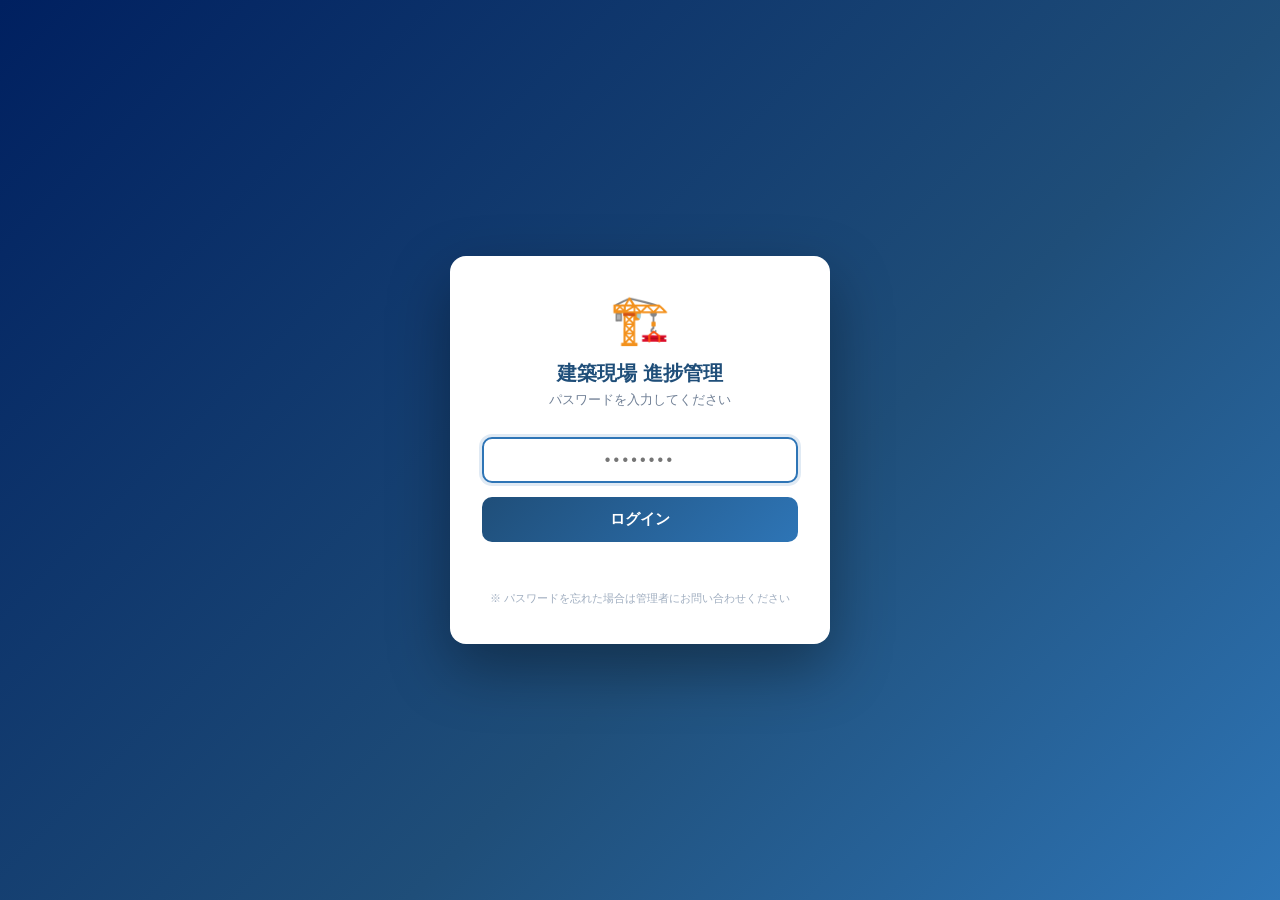
==== index.html @ bcdc9090 "Update index.html" ====
<!DOCTYPE html>
<html lang="ja">
<head>
<meta charset="UTF-8">
<meta name="viewport" content="width=device-width, initial-scale=1.0">
<title>建築現場 進捗管理ダッシュボード</title>
<style>
/* ── Login Screen ── */
#loginScreen{position:fixed;inset:0;background:linear-gradient(135deg,#002060 0%,#1F4E79 60%,#2E75B6 100%);z-index:9999;display:flex;align-items:center;justify-content:center;padding:20px}
.login-box{background:white;border-radius:16px;padding:36px 32px;width:100%;max-width:380px;box-shadow:0 24px 60px rgba(0,0,0,.35);text-align:center}
.login-logo{font-size:48px;margin-bottom:12px}
.login-title{font-size:20px;font-weight:700;color:#1F4E79;margin-bottom:4px}
.login-sub{font-size:13px;color:#718096;margin-bottom:28px}
.login-input{width:100%;padding:12px 16px;font-size:16px;border:2px solid #CBD5E0;border-radius:10px;outline:none;text-align:center;letter-spacing:.2em;transition:border .15s;font-family:inherit}
.login-input:focus{border-color:#2E75B6;box-shadow:0 0 0 3px rgba(46,117,182,.15)}
.login-btn{width:100%;margin-top:14px;padding:13px;background:linear-gradient(135deg,#1F4E79,#2E75B6);color:white;border:none;border-radius:10px;font-size:15px;font-weight:700;cursor:pointer;transition:opacity .15s}
.login-btn:hover{opacity:.9}
.login-btn:active{opacity:.8}
.login-error{margin-top:12px;color:#E53E3E;font-size:13px;font-weight:600;min-height:20px}
.login-hint{margin-top:16px;font-size:11px;color:#A0AEC0;line-height:1.6}
@media(max-width:640px){.login-box{padding:28px 20px}}

/* ── Reset & Base ── */
*{box-sizing:border-box;margin:0;padding:0}
body{font-family:'Segoe UI','Hiragino Sans','Yu Gothic',sans-serif;background:#f0f4f8;color:#2d3748;font-size:14px}
input,select,textarea,button{font-family:inherit}

/* ── Top Bar ── */
.top-bar{background:linear-gradient(135deg,#002060 0%,#1F4E79 60%,#2E75B6 100%);color:white;padding:14px 20px;display:flex;align-items:center;gap:14px;box-shadow:0 2px 8px rgba(0,0,0,.3);flex-wrap:wrap}
.top-bar h1{font-size:19px;font-weight:700;letter-spacing:.5px}
.top-bar .subtitle{font-size:11px;opacity:.8;margin-top:2px}
.top-bar-actions{margin-left:auto;display:flex;gap:8px;flex-wrap:wrap;align-items:center}
.top-bar .date-badge{background:rgba(255,255,255,.15);border:1px solid rgba(255,255,255,.3);padding:5px 12px;border-radius:20px;font-size:12px;white-space:nowrap}

/* ── Top Buttons ── */
.btn{display:inline-flex;align-items:center;gap:5px;padding:7px 14px;border-radius:8px;border:none;cursor:pointer;font-size:13px;font-weight:600;transition:background .15s,transform .1s;white-space:nowrap}
.btn:hover{transform:translateY(-1px)}
.btn:active{transform:translateY(0)}
.btn-white{background:white;color:#1F4E79}
.btn-white:hover{background:#EBF8FF}
.btn-green{background:#38A169;color:white}
.btn-green:hover{background:#2F855A}
.btn-amber{background:#D69E2E;color:white}
.btn-amber:hover{background:#B7791F}
.btn-red{background:#E53E3E;color:white}
.btn-red:hover{background:#C53030}
.btn-ghost{background:rgba(255,255,255,.15);color:white;border:1px solid rgba(255,255,255,.4)}
.btn-ghost:hover{background:rgba(255,255,255,.25)}
.btn-sm{padding:4px 10px;font-size:12px;border-radius:6px}
.btn-xs{padding:3px 8px;font-size:11px;border-radius:5px}
.btn-icon{padding:5px 8px;border-radius:6px;background:#EDF2F7;border:none;cursor:pointer;font-size:14px;transition:background .15s}
.btn-icon:hover{background:#BEE3F8}
.btn-icon.del:hover{background:#FED7D7}

/* ── Layout ── */
.main{max-width:1440px;margin:0 auto;padding:18px}

/* ── PC タブナビ ── */
.pc-tabs{display:flex;gap:4px;margin-bottom:16px;background:white;border-radius:10px;padding:6px;box-shadow:0 1px 4px rgba(0,0,0,.08);}
.pc-tab-btn{flex:1;padding:9px 12px;border:none;border-radius:7px;cursor:pointer;font-size:13px;font-weight:600;color:#718096;background:none;transition:background .15s,color .15s;display:flex;align-items:center;justify-content:center;gap:6px;}
.pc-tab-btn:hover{background:#EDF2F7;color:#2d3748;}
.pc-tab-btn.active{background:linear-gradient(135deg,#1F4E79,#2E75B6);color:white;}

/* section-page: グローバルで非表示（PC・スマホ共通） */
.section-page{display:none;}
.section-page.mob-active{display:block;}

/* ── KPI cards ── */
.kpi-row{display:grid;grid-template-columns:repeat(2,1fr);gap:12px;margin-bottom:18px}
.kpi-card{background:white;border-radius:10px;padding:14px 18px;box-shadow:0 1px 4px rgba(0,0,0,.08);border-left:4px solid transparent;display:flex;align-items:center;gap:12px}
.kpi-card .icon{font-size:26px}
.kpi-card .val{font-size:28px;font-weight:700;line-height:1}
.kpi-card .lbl{font-size:11px;color:#718096;margin-top:2px}
.kpi-card.blue{border-color:#2E75B6}
.kpi-card.green{border-color:#38a169}
.kpi-card.amber{border-color:#d69e2e}
.kpi-card.red{border-color:#e53e3e}

/* ── Section ── */
.section-head{display:flex;align-items:center;gap:8px;font-size:14px;font-weight:700;color:#1F4E79;margin-bottom:12px;padding-bottom:6px;border-bottom:2px solid #BEE3F8}
.card{background:white;border-radius:10px;padding:18px;box-shadow:0 1px 4px rgba(0,0,0,.08);margin-bottom:18px}

/* ── Site Cards ── */
.sites-header{display:flex;align-items:center;justify-content:space-between;margin-bottom:12px}
.sites-grid{display:grid;grid-template-columns:repeat(auto-fill,minmax(270px,1fr));gap:14px}
.site-card{background:white;border-radius:10px;padding:16px;box-shadow:0 1px 4px rgba(0,0,0,.08);border-top:4px solid #2E75B6;transition:transform .15s,box-shadow .15s;position:relative}
.site-card:hover{box-shadow:0 4px 12px rgba(0,0,0,.12)}
.site-card.selected{border-top-color:#d69e2e;box-shadow:0 0 0 2px #d69e2e}
.site-card-actions{display:flex;gap:4px;opacity:0.3;transition:opacity .2s}
.site-card:hover .site-card-actions{opacity:1}
.site-card .site-id{font-size:11px;color:#718096;font-weight:600;text-transform:uppercase;letter-spacing:.5px}
.site-card .site-name{font-size:15px;font-weight:700;margin:4px 0 2px;padding-right:60px}
.site-card .site-meta{font-size:12px;color:#718096;margin-bottom:4px}
.status-badge{display:inline-block;padding:2px 10px;border-radius:12px;font-size:11px;font-weight:600;margin-bottom:8px}
.badge-active{background:#C6F6D5;color:#276221}
.badge-prep{background:#FEFCBF;color:#744210}
.badge-complete{background:#BEE3F8;color:#1a365d}
.badge-pause{background:#FED7D7;color:#9B2C2C}

/* Progress bar */
.prog-bar-wrap{margin:6px 0 4px}
.prog-bar-label{display:flex;justify-content:space-between;font-size:12px;margin-bottom:4px}
.prog-bar-bg{background:#EDF2F7;border-radius:6px;height:10px;overflow:hidden}
.prog-bar-fill{height:100%;border-radius:6px;transition:width .6s ease}
.prog-low{background:linear-gradient(90deg,#FC8181,#F56565)}
.prog-mid{background:linear-gradient(90deg,#F6AD55,#ED8936)}
.prog-high{background:linear-gradient(90deg,#68D391,#38A169)}

/* Proc steps */
.process-steps{display:flex;gap:3px;flex-wrap:wrap;margin-top:6px}
.proc-step{padding:2px 6px;border-radius:4px;font-size:10px;font-weight:600;cursor:pointer;transition:opacity .15s}
.proc-step:hover{opacity:.75}
.proc-done{background:#C6F6D5;color:#276221}
.proc-partial{background:#FEFCBF;color:#744210}
.proc-none{background:#EDF2F7;color:#A0AEC0}

.site-footer{display:flex;justify-content:space-between;margin-top:8px;font-size:11px;color:#718096}

/* ── Task list ── */
.tasks-header{display:flex;align-items:center;justify-content:space-between;margin-bottom:10px;flex-wrap:wrap;gap:8px}
.task-filters{display:flex;gap:6px;flex-wrap:wrap}
.filter-btn{padding:5px 12px;border-radius:20px;border:1px solid #CBD5E0;background:white;cursor:pointer;font-size:12px;font-weight:600;transition:background .15s,color .15s}
.filter-btn.active{background:#2E75B6;color:white;border-color:#2E75B6}
.filter-btn:hover:not(.active){background:#EBF8FF}

.task-table{width:100%;border-collapse:collapse}
.task-table th{background:#1F4E79;color:white;padding:8px 10px;text-align:left;font-size:12px;font-weight:600}
.task-table td{padding:8px 10px;border-bottom:1px solid #E2E8F0;font-size:13px;vertical-align:middle}
.task-table tr:last-child td{border-bottom:none}
.task-table tr:hover td{background:#EBF8FF}
.task-table .today-row td{background:#FFF5F5!important}
.task-table .today-row:hover td{background:#FED7D7!important}
.task-table .overdue-row td{background:#FFF5F5!important}

.priority-badge{display:inline-block;padding:2px 8px;border-radius:10px;font-size:11px;font-weight:700}
.p-high{background:#FED7D7;color:#C53030}
.p-mid{background:#FEEBC8;color:#C05621}
.p-low{background:#C6F6D5;color:#276221}

.status-badge-sm{display:inline-block;padding:2px 8px;border-radius:10px;font-size:11px;font-weight:600}
.s-todo{background:#EDF2F7;color:#4A5568}
.s-doing{background:#FEFCBF;color:#744210}
.s-done{background:#C6F6D5;color:#276221}
.s-hold{background:#FED7D7;color:#9B2C2C}

.today-tag{display:inline-block;background:#E53E3E;color:white;font-size:10px;font-weight:700;padding:1px 6px;border-radius:8px;margin-left:4px}
.overdue-tag{display:inline-block;background:#9B2C2C;color:white;font-size:10px;font-weight:700;padding:1px 6px;border-radius:8px;margin-left:4px}

/* ── Gantt ── */
.gantt-wrap{overflow-x:auto}
.gantt-table{width:100%;border-collapse:collapse;min-width:600px}
.gantt-table th{background:#1F4E79;color:white;padding:6px 10px;font-size:11px;text-align:center}
.gantt-table td{padding:6px 8px;border-bottom:1px solid #E2E8F0;font-size:12px}

/* ── Process Detail ── */
.proc-detail-site{margin-bottom:16px;padding:12px;background:#F7FAFC;border-radius:8px}
.proc-slider-row{display:flex;align-items:center;gap:10px;margin-bottom:6px}
.proc-slider-label{width:70px;font-size:11px;font-weight:600;color:#4A5568;flex-shrink:0}
.proc-slider{flex:1;height:6px;accent-color:#2E75B6;cursor:pointer}
.proc-slider-val{width:38px;text-align:right;font-size:12px;font-weight:700;color:#2E75B6}

/* ── Detail Panel ── */
#detail-panel{position:fixed;right:-440px;top:0;width:440px;height:100vh;background:white;box-shadow:-4px 0 20px rgba(0,0,0,.15);transition:right .3s ease;z-index:100;overflow-y:auto;padding:20px}
#detail-panel.open{right:0}
#detail-panel .close-btn{position:absolute;top:12px;right:12px;background:#EDF2F7;border:none;border-radius:50%;width:28px;height:28px;font-size:15px;cursor:pointer;display:flex;align-items:center;justify-content:center}
.detail-row{display:flex;padding:6px 0;border-bottom:1px solid #EDF2F7;font-size:13px}
.detail-row .dl{color:#718096;font-weight:600;width:80px;flex-shrink:0}
.detail-task-item{padding:8px 12px;margin-bottom:6px;border-radius:8px;background:#F7FAFC;border-left:3px solid #2E75B6;font-size:13px}
.detail-task-item.urgent{border-left-color:#E53E3E;background:#FFF5F5}

/* ── MODAL ── */
.modal-overlay{position:fixed;inset:0;background:rgba(0,0,0,.45);z-index:200;display:flex;align-items:center;justify-content:center;padding:20px;opacity:0;pointer-events:none;transition:opacity .2s}
.modal-overlay.show{opacity:1;pointer-events:all}
.modal{background:white;border-radius:14px;width:100%;max-width:600px;max-height:90vh;overflow-y:auto;box-shadow:0 20px 60px rgba(0,0,0,.3);transform:scale(.95);transition:transform .2s}
.modal-overlay.show .modal{transform:scale(1)}
.modal-head{padding:18px 20px;border-bottom:1px solid #E2E8F0;display:flex;align-items:center;justify-content:space-between;position:sticky;top:0;background:white;z-index:1}
.modal-head h2{font-size:16px;color:#1F4E79;font-weight:700}
.modal-close{background:#EDF2F7;border:none;border-radius:50%;width:30px;height:30px;cursor:pointer;font-size:16px;display:flex;align-items:center;justify-content:center}
.modal-body{padding:18px 20px}
.modal-foot{padding:14px 20px;border-top:1px solid #E2E8F0;display:flex;justify-content:flex-end;gap:10px;position:sticky;bottom:0;background:white}

/* Form elements */
.form-group{margin-bottom:14px}
.form-label{display:block;font-size:12px;font-weight:700;color:#4A5568;margin-bottom:5px}
.form-input,.form-select,.form-textarea{width:100%;padding:8px 12px;border:1.5px solid #CBD5E0;border-radius:8px;font-size:13px;color:#2d3748;background:white;transition:border .15s}
.form-input:focus,.form-select:focus,.form-textarea:focus{outline:none;border-color:#2E75B6;box-shadow:0 0 0 3px rgba(46,117,182,.15)}
.form-textarea{resize:vertical;min-height:70px}
.form-row{display:grid;grid-template-columns:1fr 1fr;gap:12px}
.form-row-3{display:grid;grid-template-columns:1fr 1fr 1fr;gap:10px}

/* Proc sliders in modal */
.proc-modal-row{display:flex;align-items:center;gap:10px;padding:8px 0;border-bottom:1px solid #EDF2F7}
.proc-modal-label{width:80px;font-size:12px;font-weight:600;color:#4A5568;flex-shrink:0}
.proc-modal-slider{flex:1;accent-color:#2E75B6;cursor:pointer}
.proc-modal-val{width:42px;text-align:right;font-size:13px;font-weight:700;color:#2E75B6}

/* Toast notification */
.toast{position:fixed;bottom:24px;left:50%;transform:translateX(-50%) translateY(80px);background:#2d3748;color:white;padding:10px 20px;border-radius:24px;font-size:13px;font-weight:600;z-index:999;transition:transform .3s;white-space:nowrap}
.toast.show{transform:translateX(-50%) translateY(0)}

/* ── Bottom Nav (mobile only) ── */
.bottom-nav{display:none;position:fixed;bottom:0;left:0;right:0;background:white;border-top:1px solid #E2E8F0;z-index:90;box-shadow:0 -2px 10px rgba(0,0,0,.1)}
.bottom-nav-inner{display:flex;justify-content:space-around}
.bnav-btn{flex:1;display:flex;flex-direction:column;align-items:center;padding:10px 4px 8px;border:none;background:none;cursor:pointer;font-size:10px;font-weight:600;color:#718096;gap:3px;transition:color .15s;-webkit-tap-highlight-color:transparent}
.bnav-btn .bnav-icon{font-size:20px;line-height:1}
.bnav-btn.active{color:#1F4E79}
.bnav-btn.active .bnav-icon{filter:drop-shadow(0 0 4px rgba(46,117,182,.5))}

/* ── Task Cards (mobile) ── */
.task-cards-list{display:none}
.task-card{background:white;border-radius:10px;margin-bottom:10px;box-shadow:0 1px 4px rgba(0,0,0,.08);overflow:hidden;border-left:4px solid #CBD5E0}
.task-card.prio-high{border-left-color:#E53E3E}
.task-card.prio-mid{border-left-color:#ED8936}
.task-card.prio-low{border-left-color:#38A169}
.task-card.is-today{background:#FFF8F8}
.task-card-head{display:flex;align-items:flex-start;justify-content:space-between;padding:12px 12px 8px;gap:8px}
.task-card-body{padding:0 12px 10px}
.task-card-title{font-size:14px;font-weight:600;line-height:1.4;flex:1}
.task-card-badges{display:flex;gap:4px;flex-wrap:wrap;margin-bottom:6px}
.task-card-meta{font-size:12px;color:#718096;display:flex;flex-wrap:wrap;gap:8px}
.task-card-actions{display:flex;gap:6px;padding:8px 12px;border-top:1px solid #F0F0F0;background:#FAFAFA}
.task-card-status-sel{font-size:13px;padding:5px 8px;border:1.5px solid #CBD5E0;border-radius:8px;flex:1;background:white}

/* ── Mobile menu panel ── */
.mobile-menu-btn{display:none;background:rgba(255,255,255,.15);border:1px solid rgba(255,255,255,.35);color:white;border-radius:8px;padding:7px 10px;font-size:18px;cursor:pointer;line-height:1}
.mobile-menu-panel{display:none;position:fixed;top:0;right:0;bottom:0;left:0;background:rgba(0,0,0,.5);z-index:95}
.mobile-menu-panel.show{display:block}
.mobile-menu-sheet{position:absolute;top:0;right:0;bottom:0;width:260px;background:white;padding:20px 16px;box-shadow:-4px 0 20px rgba(0,0,0,.2)}
.mobile-menu-sheet h3{font-size:14px;font-weight:700;color:#1F4E79;margin-bottom:16px;padding-bottom:10px;border-bottom:1px solid #EDF2F7}
.mobile-menu-sheet .menu-btn{display:flex;align-items:center;gap:10px;width:100%;padding:12px 14px;margin-bottom:8px;border-radius:10px;border:none;background:#F7FAFC;font-size:14px;font-weight:600;cursor:pointer;text-align:left}
.mobile-menu-sheet .menu-btn:active{background:#EBF8FF}

/* 日報展開ボタン：デフォルト非表示、スマホのみ表示 */
.report-expand-btn{display:none}

/* ── Responsive 900px ── */
@media(max-width:900px){
  .kpi-row{grid-template-columns:repeat(2,1fr)}
  .sites-grid{grid-template-columns:1fr 1fr}
  #detail-panel{width:100%;right:auto;bottom:-95vh;top:auto;height:90vh;border-radius:16px 16px 0 0;transition:bottom .3s ease}
  #detail-panel.open{bottom:0}
  .form-row{grid-template-columns:1fr 1fr}
  .form-row-3{grid-template-columns:1fr 1fr}
}

/* ── Responsive 640px (スマートフォン) ── */
@media(max-width:640px){
  /* Body bottom padding for nav */
  body{padding-bottom:64px}
  .main{padding:10px}

  /* Top bar compact */
  .top-bar{padding:10px 14px;gap:10px}
  .top-bar h1{font-size:15px}
  .top-bar .subtitle{display:none}
  .top-bar-actions .save-indicator,
  .top-bar-actions .btn-ghost,
  .top-bar-actions .date-badge{display:none}
  .mobile-menu-btn{display:block}
  .pc-tabs{display:none}

  /* KPI 2x2 */
  .kpi-row{grid-template-columns:repeat(2,1fr);gap:8px;margin-bottom:12px}
  .kpi-card{padding:12px 14px}
  .kpi-card .val{font-size:24px}
  .kpi-card .icon{font-size:22px}

  /* Cards */
  .card{padding:14px;border-radius:10px;margin-bottom:12px}
  .sites-grid{grid-template-columns:1fr}

  /* Site card actions always visible on touch */
  .site-card-actions{opacity:1}

  /* Task: hide table, show cards */
  .task-table-wrap{display:none}
  .task-cards-list{display:block}
  .bottom-nav{display:block}

  /* 日報展開ボタン */
  .report-expand-btn{display:inline-flex;align-items:center;justify-content:center;padding:6px 8px;background:#EBF8FF;border:1px solid #BEE3F8;border-radius:6px;font-size:16px;cursor:pointer;flex-shrink:0;min-width:36px;min-height:36px;}

  /* Filter buttons: horizontal scroll */
  .task-filters{flex-wrap:nowrap;overflow-x:auto;padding-bottom:4px;-webkit-overflow-scrolling:touch;scrollbar-width:none}
  .task-filters::-webkit-scrollbar{display:none}
  .filter-btn{white-space:nowrap;flex-shrink:0;padding:7px 14px;min-height:36px}

  /* Add buttons */
  .btn-sm{padding:8px 14px;font-size:13px}
  .btn-icon{width:36px;height:36px;font-size:16px;display:flex;align-items:center;justify-content:center;padding:0}

  /* Modal: full-screen bottom sheet */
  .modal-overlay{padding:0;align-items:flex-end}
  .modal{border-radius:16px 16px 0 0;max-height:92vh;max-width:100%}

  /* Detail panel: bottom sheet */
  #detail-panel{width:100%;right:auto;bottom:-95vh;top:auto;height:88vh;border-radius:16px 16px 0 0;transition:bottom .3s ease;padding:16px}
  #detail-panel.open{bottom:0}

  /* Forms */
  .form-row,.form-row-3{grid-template-columns:1fr}
  .form-input,.form-select,.form-textarea{font-size:16px;padding:10px 12px}/* prevent iOS zoom */
  .form-label{font-size:13px}

  /* Process sliders */
  .proc-slider{height:20px}/* larger touch target */

  /* Toast above nav */
  .toast{bottom:76px}

  /* Gantt scrollable hint */
  .gantt-wrap::before{content:'← 横にスクロールできます';display:block;font-size:11px;color:#718096;margin-bottom:6px}
}

/* Save indicator */
.save-indicator{font-size:11px;color:rgba(255,255,255,.7);display:flex;align-items:center;gap:4px}
.save-indicator.saved::before{content:'✓';color:#68D391}
.save-indicator.unsaved::before{content:'●';color:#F6AD55;animation:pulse 1.5s infinite}
@keyframes pulse{0%,100%{opacity:1}50%{opacity:.4}}
@keyframes spin{to{transform:rotate(360deg)}}

/* Checkbox */
.task-check{width:16px;height:16px;cursor:pointer;accent-color:#38A169}

.task-row-actions{display:flex;gap:3px;opacity:0;transition:opacity .2s}
.task-table tr:hover .task-row-actions{opacity:1}

/* Import hidden input */
#json-import-input{display:none}

/* ── 工程表 ── */
.sch-wrap{overflow-x:auto;-webkit-overflow-scrolling:touch;}
.sch-table{border-collapse:collapse;font-size:12px;table-layout:fixed;}
.sch-site-head{background:#F0F4F8;font-weight:700;color:#4A5568;text-align:left;padding:8px 10px;position:sticky;left:0;z-index:3;border:1px solid #CBD5E0;min-width:130px;width:130px;}
.sch-day-head{background:#F7FAFC;font-weight:700;color:#4A5568;text-align:center;padding:5px 4px;font-size:11px;min-width:90px;width:90px;border:1px solid #E2E8F0;white-space:nowrap;line-height:1.3;}
.sch-day-head.sch-today{background:#EBF8FF;color:#2E75B6;}
.sch-day-head.sch-weekend{color:#A0AEC0;}
.sch-day-head.sch-sun{color:#E53E3E;}
.sch-day-head.sch-holiday{color:#E53E3E;}
.sch-holiday-name{display:block;font-size:9px;color:#E53E3E;white-space:nowrap;overflow:hidden;text-overflow:ellipsis;max-width:84px;font-weight:600;}
.sch-site-name{font-size:12px;font-weight:600;color:#2d3748;padding:5px 10px;white-space:nowrap;overflow:hidden;text-overflow:ellipsis;max-width:130px;width:130px;position:sticky;left:0;background:white;border:1px solid #E2E8F0;z-index:1;transition:background .15s,color .15s;}
.sch-site-name:hover{background:#EBF8FF;color:#2E75B6;}
.sch-cell{text-align:left;padding:3px 4px;border:1px solid #F0F4F8;min-width:90px;width:90px;vertical-align:top;}
.sch-cell.sch-today{background:#EBF8FF;}
.sch-cell.sch-weekend{background:#FAFAFA;}
.sch-cell.sch-sun{background:#FFF5F5;}
.sch-cell.sch-holiday{background:#FFF5F5;}
.sch-entry{display:block;font-size:10px;background:#C6F6D5;color:#276221;border-radius:3px;padding:2px 5px;margin-bottom:2px;white-space:nowrap;overflow:hidden;text-overflow:ellipsis;max-width:82px;cursor:default;line-height:1.4;}
.sch-nav{display:flex;align-items:center;gap:8px;margin-bottom:12px;}
.sch-nav-title{flex:1;text-align:center;font-size:15px;font-weight:700;color:#1F4E79;}
.sch-legend{display:flex;flex-wrap:wrap;gap:12px;font-size:12px;color:#4A5568;margin-top:10px;padding-top:10px;border-top:1px solid #EDF2F7;}
.sch-legend-item{display:flex;align-items:center;gap:5px;}

/* ── 日報 ── */
.report-form-card{background:white;border-radius:10px;padding:18px;box-shadow:0 1px 4px rgba(0,0,0,.08);margin-bottom:18px}
.report-date-row{display:flex;align-items:center;gap:12px;margin-bottom:16px;flex-wrap:wrap}
.report-date-row input[type=date]{padding:8px 12px;border:1.5px solid #CBD5E0;border-radius:8px;font-size:14px;font-family:inherit}
.report-weekday{font-size:14px;font-weight:700;color:#1F4E79}
.report-entry{display:grid;grid-template-columns:1fr 2fr 80px 1fr 36px;gap:6px;align-items:center;margin-bottom:6px}
.report-entry input,.report-entry select{padding:7px 10px;border:1.5px solid #CBD5E0;border-radius:8px;font-size:13px;font-family:inherit;width:100%}
.report-entry input:focus,.report-entry select:focus{border-color:#2E75B6;outline:none}
.report-entry .remove-btn{background:#FED7D7;border:none;border-radius:6px;color:#C53030;font-size:16px;cursor:pointer;padding:4px 8px;line-height:1}
.report-entry .remove-btn:hover{background:#FC8181}
.report-entry-header{display:grid;grid-template-columns:1fr 2fr 80px 1fr 36px;gap:6px;margin-bottom:4px}
.report-entry-header span{font-size:11px;font-weight:700;color:#718096;padding:0 2px}
.report-actions{display:flex;gap:8px;margin-top:12px;flex-wrap:wrap}
.report-list-item{border:1px solid #E2E8F0;border-radius:8px;padding:14px;margin-bottom:10px;background:#FAFAFA}
.report-list-header{display:flex;align-items:center;justify-content:space-between;margin-bottom:10px}
.report-list-date{font-size:15px;font-weight:700;color:#1F4E79}
.report-list-table{width:100%;border-collapse:collapse;font-size:13px}
.report-list-table th{background:#EBF8FF;padding:5px 8px;text-align:left;font-weight:600;color:#2E75B6;border-bottom:2px solid #BEE3F8}
.report-list-table td{padding:5px 8px;border-bottom:1px solid #EDF2F7;vertical-align:top}
.report-list-table tr:last-child td{border-bottom:none}
/* 現場カード内日報 */
.site-report-section{margin-top:14px;padding-top:12px;border-top:1px dashed #E2E8F0}
.site-report-entry{font-size:12px;padding:6px 0;border-bottom:1px solid #EDF2F7;display:grid;grid-template-columns:auto 1fr auto auto;gap:6px;align-items:start}
.site-report-entry:last-child{border-bottom:none}
@media(max-width:640px){
  .report-entry{grid-template-columns:1fr 1fr;gap:6px}
  .report-entry-header{display:none}
  .report-entry .remove-btn{grid-column:2;justify-self:end;margin-top:-30px}
}
</style>
</head>
<body>

<!-- ===== LOGIN SCREEN ===== -->
<div id="loginScreen">
  <div class="login-box">
    <div class="login-logo">🏗️</div>
    <div class="login-title">建築現場 進捗管理</div>
    <div class="login-sub">パスワードを入力してください</div>
    <input class="login-input" id="loginInput" type="password" placeholder="••••••••"
      onkeydown="if(event.key==='Enter')doLogin()">
    <button class="login-btn" onclick="doLogin()">ログイン</button>
    <div class="login-error" id="loginError"></div>
    <div class="login-hint">※ パスワードを忘れた場合は管理者にお問い合わせください</div>
  </div>
</div>

<!-- ===== CLOUD LOAD SCREEN ===== -->
<div id="cloudLoadScreen" style="display:none;position:fixed;inset:0;background:linear-gradient(135deg,#002060 0%,#1F4E79 60%,#2E75B6 100%);z-index:9998;align-items:center;justify-content:center;padding:20px;">
  <div style="background:white;border-radius:16px;padding:36px 32px;width:100%;max-width:380px;box-shadow:0 24px 60px rgba(0,0,0,.35);text-align:center;">
    <div style="font-size:48px;margin-bottom:12px;" id="cloudLoadIcon">☁️</div>
    <div style="font-size:18px;font-weight:700;color:#1F4E79;margin-bottom:8px;" id="cloudLoadTitle">クラウド読込中...</div>
    <div style="font-size:13px;color:#718096;margin-bottom:20px;" id="cloudLoadMsg">最新データを取得しています。しばらくお待ちください。</div>
    <div id="cloudLoadSpinner" style="margin:0 auto 16px;width:36px;height:36px;border:4px solid #BEE3F8;border-top-color:#2E75B6;border-radius:50%;animation:spin 0.8s linear infinite;"></div>
    <div id="cloudLoadErrorBox" style="display:none;">
      <div style="background:#FFF5F5;border:1.5px solid #FC8181;border-radius:8px;padding:12px;margin-bottom:16px;font-size:13px;color:#C53030;text-align:left;" id="cloudLoadErrorMsg"></div>
      <button onclick="retryStartupCloudLoad()" style="width:100%;padding:12px;background:#2E75B6;color:white;border:none;border-radius:8px;font-size:15px;font-weight:700;cursor:pointer;margin-bottom:10px;">🔄 再試行</button>
      <button onclick="skipStartupCloudLoad()" style="width:100%;padding:10px;background:white;color:#718096;border:1.5px solid #CBD5E0;border-radius:8px;font-size:13px;cursor:pointer;">スキップ（ローカルデータで続ける）</button>
    </div>
  </div>
</div>

<!-- ===== TOP BAR ===== -->
<div class="top-bar">
  <div style="font-size:22px;">🏗️</div>
  <div>
    <h1>建築現場 進捗管理</h1>
    <div class="subtitle">複数現場の進捗をリアルタイムで把握・編集</div>
  </div>
  <div class="top-bar-actions">
    <div class="save-indicator" id="saveIndicator">保存済み</div>
    <button class="btn btn-ghost btn-sm" onclick="exportJSON()" title="データをJSONファイルとして保存">💾 データ保存</button>
    <button class="btn btn-ghost btn-sm" onclick="document.getElementById('json-import-input').click()" title="JSONファイルを読み込む">📂 データ読込</button>
    <input type="file" id="json-import-input" accept=".json" onchange="importJSON(event)">
    <button class="btn btn-ghost btn-sm" id="cloudSaveBtn" onclick="uploadToCloud()" title="クラウドに保存（PC↔スマホ同期）">☁️ クラウド保存</button>
    <button class="btn btn-ghost btn-sm" id="cloudLoadBtn" onclick="downloadFromCloud()" title="クラウドから最新データを読み込む">🔄 クラウド読込</button>
    <button class="btn btn-ghost btn-sm" onclick="openCloudSettings()" title="クラウド同期の設定（GitHub Gist切替など）">⚙️ クラウド設定</button>
    <span id="autoBackupLabel" style="font-size:10px;color:#718096;white-space:nowrap;"></span>
    <div class="date-badge" id="currentDate"></div>
    <!-- Mobile menu button -->
    <button class="btn btn-ghost btn-sm" onclick="doLogout()" title="ログアウト" style="font-size:12px;">🔒 ログアウト</button>
    <button class="mobile-menu-btn" onclick="openMobileMenu()">☰</button>
  </div>
</div>

<!-- ===== MOBILE MENU ===== -->
<div class="mobile-menu-panel" id="mobileMenuPanel" onclick="closeMobileMenu()">
  <div class="mobile-menu-sheet" onclick="event.stopPropagation()">
    <h3>⚙️ メニュー</h3>
    <div class="save-indicator" id="saveIndicatorMobile" style="margin-bottom:14px;color:#4A5568;font-size:12px;">保存済み</div>
    <button class="menu-btn" id="cloudSaveBtnM" onclick="uploadToCloud()" style="background:#EBF8FF;color:#1F4E79;font-weight:700;">☁️ クラウド保存</button>
    <button class="menu-btn" id="cloudLoadBtnM" onclick="downloadFromCloud()" style="background:#EBF8FF;color:#1F4E79;">🔄 クラウド読込</button>
    <button class="menu-btn" onclick="openCloudSettings();closeMobileMenu()" style="background:#F0FFF4;color:#276221;">⚙️ クラウド設定</button>
    <div id="autoBackupLabelM" style="font-size:11px;color:#718096;text-align:center;padding:2px 0;"></div>
    <div style="height:1px;background:#EDF2F7;margin:8px 0;"></div>
    <button class="menu-btn" onclick="exportJSON();closeMobileMenu()">💾 データ保存（JSON）</button>
    <button class="menu-btn" onclick="document.getElementById('json-import-input').click();closeMobileMenu()">📂 データ読込（JSON）</button>

    <button class="menu-btn" onclick="switchTab('report');closeMobileMenu()">📋 日報入力</button>
    <button class="menu-btn" onclick="openSiteModal();closeMobileMenu()">🏢 現場追加</button>
    <div style="height:1px;background:#EDF2F7;margin:8px 0;"></div>
    <button class="menu-btn" onclick="doLogout()" style="color:#E53E3E;">🔒 ログアウト</button>
    <div style="margin-top:14px;font-size:12px;color:#718096;" id="currentDateMobile"></div>
  </div>
</div>

<div class="main">

  <!-- KPI (always visible) -->
  <div class="kpi-row">
    <div class="kpi-card blue"><div class="icon">🏗️</div><div><div class="val" id="kpi-sites">0</div><div class="lbl">管理現場数</div></div></div>
  </div>

  <!-- PC タブナビ -->
  <div class="pc-tabs" id="pc-tabs">
    <button class="pc-tab-btn active" id="pctab-sites" onclick="switchTab('sites')">🏢 現場一覧</button>
    <button class="pc-tab-btn" id="pctab-report" onclick="switchTab('report')">📋 日報</button>
    <button class="pc-tab-btn" id="pctab-schedule" onclick="switchTab('schedule')">📅 工程</button>
  </div>

  <!-- ===== PAGE: 現場 ===== -->
  <div class="section-page mob-active" id="page-sites">
    <div class="card">
      <div class="sites-header">
        <div class="section-head" style="margin-bottom:0;border:none;">🏢 現場一覧</div>
        <button class="btn btn-green btn-sm" onclick="openSiteModal()">＋ 現場追加</button>
      </div>
      <div class="sites-grid" id="sitesGrid"></div>
    </div>
  </div>

  <!-- ===== PAGE: 日報 ===== -->
  <div class="section-page" id="page-report">
    <!-- 日報入力フォーム -->
    <div class="report-form-card">
      <div class="section-head">📋 日報入力</div>
      <input type="hidden" id="report-editing-id" value="">
      <div class="report-date-row">
        <label style="font-size:13px;font-weight:600;color:#4A5568;">日付</label>
        <input type="date" id="report-date-input" onchange="updateReportWeekday()">
        <span class="report-weekday" id="report-weekday-label"></span>
      </div>
      <div style="margin-bottom:12px;">
        <label style="font-size:13px;font-weight:600;color:#4A5568;display:block;margin-bottom:4px;">現場名</label>
        <select class="form-select" id="report-site-select" style="max-width:320px;" onfocus="this.innerHTML=buildSiteOptions(this.value)"></select>
      </div>
      <div style="overflow-x:auto;">
        <table style="width:100%;border-collapse:collapse;font-size:13px;" id="report-rows-table">
          <thead>
            <tr style="background:#EBF8FF;">
              <th style="padding:6px 8px;text-align:left;font-weight:700;color:#2E75B6;border-bottom:2px solid #BEE3F8;white-space:nowrap;">#</th>
              <th style="padding:6px 8px;text-align:left;font-weight:700;color:#2E75B6;border-bottom:2px solid #BEE3F8;">作業内容</th>
              <th style="padding:6px 8px;text-align:left;font-weight:700;color:#2E75B6;border-bottom:2px solid #BEE3F8;white-space:nowrap;">作業者氏名</th>
              <th style="padding:6px 8px;text-align:left;font-weight:700;color:#2E75B6;border-bottom:2px solid #BEE3F8;white-space:nowrap;">作業時間(h)</th>
            </tr>
          </thead>
          <tbody id="report-entries-container"></tbody>
        </table>
      </div>
      <div class="report-actions" style="margin-top:14px;">
        <button class="btn btn-green btn-sm" onclick="saveReport()">☁️ 保存してクラウド同期</button>
        <button class="btn btn-white btn-sm" style="border:1.5px solid #CBD5E0;color:#718096;" onclick="cancelEditReport()">✕ キャンセル</button>
      </div>
    </div>
    <!-- 過去の日報一覧 -->
    <div class="report-form-card">
      <div class="section-head" style="margin-bottom:12px;">📂 過去の日報</div>
      <div id="report-list-container"></div>
    </div>
  </div>

  <!-- ===== PAGE: 工程 ===== -->
  <div class="section-page" id="page-schedule">
    <div class="card">
      <div class="sch-nav">
        <button class="btn btn-ghost" style="background:#EDF2F7;color:#2D3748;border:none;" onclick="scheduleNav(-1)">◀ 前</button>
        <div class="sch-nav-title" id="schedule-title">—</div>
        <button class="btn btn-ghost" style="background:#EDF2F7;color:#2D3748;border:none;" onclick="scheduleNav(1)">次 ▶</button>
        <button class="btn btn-sm" style="background:#BEE3F8;color:#1F4E79;border:none;margin-left:4px;" onclick="scheduleToday()">今日</button>
      </div>
      <div id="sch-scroll-top" style="overflow-x:auto;overflow-y:hidden;height:14px;margin-bottom:2px;">
        <div id="sch-scroll-top-inner" style="height:1px;"></div>
      </div>
      <div class="sch-wrap" id="sch-wrap">
        <table class="sch-table" id="schedule-table"></table>
      </div>
    </div>
  </div>

</div>

<!-- ===== BOTTOM NAV ===== -->
<nav class="bottom-nav" id="bottomNav">
  <div class="bottom-nav-inner">
    <button class="bnav-btn active" id="bnav-sites" onclick="switchTab('sites')">
      <span class="bnav-icon">🏢</span>現場
    </button>
    <button class="bnav-btn" id="bnav-report" onclick="switchTab('report')">
      <span class="bnav-icon">📋</span>日報
    </button>
    <button class="bnav-btn" id="bnav-schedule" onclick="switchTab('schedule')">
      <span class="bnav-icon">📅</span>工程
    </button>
  </div>
</nav>

<!-- ===== DETAIL PANEL ===== -->
<div id="detail-panel">
  <button class="close-btn" onclick="closeDetail()">✕</button>
  <div id="detail-content"></div>
</div>

<!-- ===== 工程表 作業内容ポップアップ ===== -->
<div id="schPopup" onclick="this.style.display='none'" style="display:none;position:fixed;inset:0;z-index:4000;background:rgba(0,0,0,0.4);align-items:center;justify-content:center;padding:24px;">
  <div style="background:white;border-radius:12px;padding:18px 20px;max-width:320px;width:100%;box-shadow:0 8px 32px rgba(0,0,0,.2);" onclick="event.stopPropagation()">
    <div style="font-size:12px;font-weight:700;color:#2E75B6;margin-bottom:8px;">作業内容</div>
    <div id="schPopupText" style="font-size:14px;color:#2d3748;line-height:1.7;word-break:break-all;"></div>
    <div style="display:flex;gap:8px;margin-top:14px;">
      <button onclick="document.getElementById('schPopup').style.display='none'" style="flex:1;padding:9px;background:#EDF2F7;border:none;border-radius:8px;font-size:13px;font-weight:600;cursor:pointer;">閉じる</button>
      <button id="schPopupEditBtn" onclick="schPopupEdit()" style="flex:2;padding:9px;background:linear-gradient(135deg,#1F4E79,#2E75B6);color:white;border:none;border-radius:8px;font-size:13px;font-weight:600;cursor:pointer;">✏️ 日報を編集</button>
    </div>
  </div>
</div>

<!-- ===== クラウド設定モーダル ===== -->
<div id="cloudSettingsModal" onclick="closeCloudSettings()" style="display:none;position:fixed;inset:0;z-index:5000;background:rgba(0,0,0,0.5);align-items:center;justify-content:center;padding:20px;">
  <div style="background:white;border-radius:14px;padding:22px 20px;max-width:400px;width:100%;box-shadow:0 8px 40px rgba(0,0,0,.25);" onclick="event.stopPropagation()">
    <div style="font-size:16px;font-weight:700;color:#1F4E79;margin-bottom:4px;">⚙️ クラウド設定</div>
    <div id="dataSizeInfo" style="font-size:12px;color:#718096;margin-bottom:14px;"></div>



    <div style="margin-bottom:10px;">
      <label style="font-size:12px;font-weight:600;color:#4A5568;display:block;margin-bottom:4px;">GitHub Personal Access Token</label>
      <input id="gistTokenInput" type="password" placeholder="ghp_xxxxxxxxxxxxxxxxxxxx" style="width:100%;padding:9px 12px;border:1px solid #CBD5E0;border-radius:8px;font-size:13px;outline:none;">
      <div style="font-size:11px;color:#718096;margin-top:3px;">※ <a href="https://github.com/settings/tokens" target="_blank" style="color:#2E75B6;">github.com/settings/tokens</a> で「gist」スコープで作成</div>
    </div>
    <div style="margin-bottom:16px;">
      <label style="font-size:12px;font-weight:600;color:#4A5568;display:block;margin-bottom:4px;">Gist ID（空欄の場合は初回保存時に自動作成）</label>
      <input id="gistIdInput" type="text" placeholder="例: a1b2c3d4e5f6..." style="width:100%;padding:9px 12px;border:1px solid #CBD5E0;border-radius:8px;font-size:13px;outline:none;">
    </div>

    <div style="background:#F0FFF4;border:1px solid #9AE6B4;border-radius:8px;padding:10px 12px;margin-bottom:16px;font-size:12px;color:#276221;line-height:1.6;">
      <strong>現在の同期方法:</strong><br>
      <span id="currentSyncMethod"></span>
    </div>

    <div style="display:flex;gap:8px;flex-wrap:wrap;">
      <button onclick="closeCloudSettings()" style="flex:1;min-width:80px;padding:10px;background:#EDF2F7;border:none;border-radius:8px;font-size:13px;font-weight:600;cursor:pointer;">キャンセル</button>
      <button onclick="testGistConnection()" style="flex:1;min-width:80px;padding:10px;background:#FEFCBF;color:#744210;border:none;border-radius:8px;font-size:13px;font-weight:600;cursor:pointer;">🔍 接続テスト</button>
      <button onclick="saveCloudSettings()" style="flex:2;min-width:100px;padding:10px;background:linear-gradient(135deg,#1F4E79,#2E75B6);color:white;border:none;border-radius:8px;font-size:13px;font-weight:600;cursor:pointer;">保存</button>
    </div>
  </div>
</div>

<!-- ===== 工程表 新規日報作成ポップアップ ===== -->
<div id="schNewPopup" onclick="this.style.display='none'" style="display:none;position:fixed;inset:0;z-index:4000;background:rgba(0,0,0,0.4);align-items:center;justify-content:center;padding:24px;">
  <div style="background:white;border-radius:12px;padding:18px 20px;max-width:320px;width:100%;box-shadow:0 8px 32px rgba(0,0,0,.2);" onclick="event.stopPropagation()">
    <div style="font-size:12px;font-weight:700;color:#2E75B6;margin-bottom:6px;">📋 日報を作成</div>
    <div id="schNewPopupInfo" style="font-size:14px;color:#2d3748;line-height:1.7;margin-bottom:14px;"></div>
    <div style="display:flex;gap:8px;">
      <button onclick="document.getElementById('schNewPopup').style.display='none'" style="flex:1;padding:9px;background:#EDF2F7;border:none;border-radius:8px;font-size:13px;font-weight:600;cursor:pointer;">閉じる</button>
      <button onclick="schNewPopupCreate()" style="flex:2;padding:9px;background:linear-gradient(135deg,#38A169,#2F855A);color:white;border:none;border-radius:8px;font-size:13px;font-weight:600;cursor:pointer;">＋ 日報を新規作成</button>
    </div>
  </div>
</div>

<!-- ===== 日報入力展開モーダル ===== -->
<div id="reportExpandModal" style="display:none;position:fixed;inset:0;background:rgba(0,0,0,0.55);z-index:3000;align-items:flex-end;justify-content:center;">
  <div style="background:white;border-radius:16px 16px 0 0;padding:20px;width:100%;max-width:640px;box-shadow:0 -4px 20px rgba(0,0,0,.2);">
    <div style="font-size:14px;font-weight:700;color:#1F4E79;margin-bottom:10px;" id="reportExpandLabel">作業内容</div>
    <textarea id="reportExpandTextarea" style="width:100%;height:140px;padding:10px 12px;font-size:16px;border:2px solid #BEE3F8;border-radius:10px;outline:none;resize:none;font-family:inherit;line-height:1.6;" placeholder="入力してください"></textarea>
    <div style="display:flex;gap:10px;margin-top:12px;">
      <button class="btn btn-white" style="flex:1;border:1.5px solid #CBD5E0;color:#4A5568;padding:11px;" onclick="closeReportExpand(false)">キャンセル</button>
      <button class="btn btn-green" style="flex:2;padding:11px;font-size:15px;" onclick="closeReportExpand(true)">✅ 確定</button>
    </div>
  </div>
</div>

<!-- ===== SITE MODAL ===== -->
<div class="modal-overlay" id="siteModal">
  <div class="modal">
    <div class="modal-head">
      <h2 id="siteModalTitle">現場追加</h2>
      <button class="modal-close" onclick="closeSiteModal()">✕</button>
    </div>
    <div class="modal-body">
      <input type="hidden" id="siteEditId">
      <div class="form-group">
        <label class="form-label">ステータス</label>
        <select class="form-select" id="s-status">
          <option>計画見積</option><option>準備中</option><option>工事中</option><option>完了請求</option>
        </select>
      </div>
      <div class="form-group">
        <label class="form-label">現場名 *</label>
        <input class="form-input" id="s-name" placeholder="例: ○○邸改修工事">
      </div>
      <div class="form-row">
        <div class="form-group">
          <label class="form-label">所在地</label>
          <input class="form-input" id="s-addr" placeholder="例: 明石市">
        </div>
        <div class="form-group">
          <label class="form-label">工種</label>
          <select class="form-select" id="s-koushyu-sel" onchange="onKoushyuChange(this)">
            <option value="">選択してください</option>
            <option value="改修工事">改修工事</option>
            <option value="外装塗装工事">外装塗装工事</option>
            <option value="風呂入替工事">風呂入替工事</option>
            <option value="洗面台入替工事">洗面台入替工事</option>
            <option value="トイレ入替工事">トイレ入替工事</option>
            <option value="改装工事">改装工事</option>
            <option value="新装工事">新装工事</option>
            <option value="新築工事">新築工事</option>
            <option value="__other__">その他（直接入力）</option>
          </select>
          <input class="form-input" id="s-koushyu" placeholder="工種を入力" style="display:none;margin-top:6px;">
        </div>
      </div>
      <div class="form-row">
        <div class="form-group">
          <label class="form-label">担当者</label>
          <select class="form-select" id="s-mgr">
            <option value="">選択してください</option>
            <option value="山川">山川</option>
            <option value="社長">社長</option>
            <option value="会長">会長</option>
          </select>
        </div>
      </div>
      <div class="form-row">
        <div class="form-group">
          <label class="form-label">請負形態</label>
          <select class="form-select" id="s-contract">
            <option value="">選択してください</option>
            <option value="元請">元請</option>
            <option value="下請">下請</option>
          </select>
        </div>
        <div class="form-group"></div>
      </div>
      <div class="form-row">
        <div class="form-group">
          <label class="form-label">着工日</label>
          <input class="form-input" id="s-start" type="date">
        </div>
        <div class="form-group">
          <label class="form-label">竣工予定日</label>
          <input class="form-input" id="s-end" type="date">
        </div>
      </div>
      <div class="form-group">
        <label class="form-label">現況メモ</label>
        <input class="form-input" id="s-note" placeholder="例: 内装工事中">
      </div>
    </div>
    <div class="modal-foot">
      <button class="btn btn-white" style="color:#4A5568;border:1.5px solid #CBD5E0;" onclick="closeSiteModal()">キャンセル</button>
      <button class="btn btn-green" onclick="saveSite()">☁️ 保存してクラウド同期</button>
    </div>
  </div>
</div>

<!-- ===== DELETE CONFIRM MODAL ===== -->
<div class="modal-overlay" id="confirmModal">
  <div class="modal" style="max-width:380px;">
    <div class="modal-head"><h2 id="confirmTitle">削除の確認</h2><button class="modal-close" onclick="closeConfirm()">✕</button></div>
    <div class="modal-body"><p id="confirmMsg" style="font-size:14px;color:#4A5568;line-height:1.6;"></p></div>
    <div class="modal-foot">
      <button class="btn btn-white" style="color:#4A5568;border:1.5px solid #CBD5E0;" onclick="closeConfirm()">キャンセル</button>
      <button class="btn btn-red" id="confirmOkBtn">削除</button>
    </div>
  </div>
</div>

<!-- ===== TOAST ===== -->
<div class="toast" id="toast"></div>

<script>
// =========================================================
// パスワード認証
// =========================================================
// ▼ パスワードを変更したい場合:
//   下記サイトで新しいパスワードのSHA-256ハッシュを取得して PASSWORD_HASH を書き換えてください
//   https://emn178.github.io/online-tools/sha256.html
const PASSWORD_HASH = 'ed43834746d6984a4b56d0d96d4bfe4b9db138e32860686c5773697b72789333'; // 初期パスワード: kenba2026
const AUTH_KEY = 'kenba_auth';

// =========================================================
// クラウド同期設定
// =========================================================
const JSONBIN_BIN_ID = '69cb54ca36566621a8648c60';
const JSONBIN_KEY = '$2a$10$74w1.yCNnZnxHCry4HKdg.53wJazGo8QgflY1e.zLIUudpjGstXTm';
const JSONBIN_URL = `https://api.jsonbin.io/v3/b/${JSONBIN_BIN_ID}`;

// GitHub Gist設定（別の同期手段）
function getGistSettings(){
  return {
    token: localStorage.getItem('gist_token') || '',
    gistId: localStorage.getItem('gist_id') || ''
  };
}

function getDataSizeKB(){
  const payload = {sites:SITES, tasks:TASKS, reports:REPORTS, nextTaskId, nextReportId};
  return Math.round(JSON.stringify(payload).length / 1024);
}

// クラウド設定ダイアログを開く
function openCloudSettings(){
  const g = getGistSettings();
  document.getElementById('gistTokenInput').value = g.token;
  document.getElementById('gistIdInput').value = g.gistId;
  const kb = getDataSizeKB();
  document.getElementById('dataSizeInfo').textContent = `現在のデータサイズ: 約${kb} KB`;
  const methodEl = document.getElementById('currentSyncMethod');
  if (methodEl) {
    if (g.token) {
      methodEl.textContent = '✅ GitHub Gist（' + (g.gistId ? 'Gist ID: ' + g.gistId.slice(0,8) + '...' : '初回保存時に自動作成') + '）';
    } else {
      methodEl.textContent = '⚠️ JSONBin.io（不安定な場合はGitHub Gistに切り替えてください）';
    }
  }
  document.getElementById('cloudSettingsModal').style.display='flex';
}
function closeCloudSettings(){
  document.getElementById('cloudSettingsModal').style.display='none';
}
function saveCloudSettings(){
  const token = document.getElementById('gistTokenInput').value.trim();
  const gistId = document.getElementById('gistIdInput').value.trim();
  localStorage.setItem('gist_token', token);
  localStorage.setItem('gist_id', gistId);
  closeCloudSettings();
  showToast('⚙️ クラウド設定を保存しました', 2000);
}

// GitHub Gist アップロード
async function uploadToGist(payload, token, gistId){
  const body = {
    description: '現場進捗データ',
    public: false,
    files: { 'kenba_data.json': { content: JSON.stringify(payload) } }
  };
  const method = gistId ? 'PATCH' : 'POST';
  const url = gistId ? `https://api.github.com/gists/${gistId}` : 'https://api.github.com/gists';
  const res = await fetch(url, {
    method,
    headers: {
      'Authorization': `Bearer ${token}`,
      'Content-Type': 'application/json',
      'Accept': 'application/vnd.github+json',
      'X-GitHub-Api-Version': '2022-11-28'
    },
    body: JSON.stringify(body)
  });
  if (!res.ok) {
    const errBody = await res.text().catch(()=>'');
    let hint = '';
    if (res.status === 401) hint = '\n\n→ トークンが無効です。再発行してください。';
    if (res.status === 403) hint = '\n\n→ トークンに「gist」スコープがありません。\n  再発行時に「gist」にチェックを入れてください。';
    if (res.status === 422) hint = '\n\n→ データ形式が正しくありません。';
    alert('❌ Gist保存失敗: HTTP ' + res.status + hint + '\n\n' + errBody.slice(0, 200));
    throw new Error('Gist保存失敗: HTTP ' + res.status);
  }
  const json = await res.json();
  if (!gistId) {
    localStorage.setItem('gist_id', json.id);
    alert('✅ GitHub Gistを新規作成しました！\n\nGist ID:\n' + json.id + '\n\n※このIDを他の2名に共有してください。\n　クラウド設定にも自動保存されました。');
  }
}

// GitHub Gist ダウンロード
async function downloadFromGist(token, gistId){
  const res = await fetch(`https://api.github.com/gists/${gistId}`, {
    headers: {
      'Authorization': `Bearer ${token}`,
      'Accept': 'application/vnd.github+json',
      'X-GitHub-Api-Version': '2022-11-28'
    }
  });
  if (!res.ok) {
    const errBody = await res.text().catch(()=>'');
    let hint = '';
    if (res.status === 401) hint = '\n\n→ トークンが無効です。';
    if (res.status === 404) hint = '\n\n→ Gist IDが正しくありません。';
    throw new Error('Gist読込失敗: HTTP ' + res.status + hint);
  }
  const json = await res.json();
  const content = json.files['kenba_data.json']?.content;
  if (!content) throw new Error('kenba_data.jsonが見つかりません');
  return JSON.parse(content);
}

// Gist接続テスト
async function testGistConnection(){
  const token = document.getElementById('gistTokenInput').value.trim();
  if (!token) { alert('トークンを入力してください'); return; }
  try {
    showToast('🔍 接続テスト中...');
    const res = await fetch('https://api.github.com/user', {
      headers: {
        'Authorization': `Bearer ${token}`,
        'Accept': 'application/vnd.github+json'
      }
    });
    const json = await res.json();
    if (res.ok) {
      alert('✅ 接続成功！\n\nGitHubユーザー: ' + json.login + '\n\nトークンは正常です。\n「保存」してクラウド保存を実行してください。');
    } else {
      alert('❌ 接続失敗: HTTP ' + res.status + '\n\n→ トークンが無効です。再発行してください。');
    }
  } catch(e) {
    alert('❌ 接続エラー\n\n' + e.message);
  }
}

async function uploadToCloud(silent=false) {
  const btn = document.getElementById('cloudSaveBtn');
  const btnM = document.getElementById('cloudSaveBtnM');
  try {
    [btn,btnM].forEach(b=>{if(b){b.disabled=true;b.textContent='☁️ 保存中...';}});
    if(!silent) showToast('☁️ クラウドに保存中...');
    const payload = {sites:SITES, tasks:TASKS, reports:REPORTS, nextTaskId, nextReportId};
    const payloadStr = JSON.stringify(payload);
    const payloadKB = Math.round(payloadStr.length / 1024);

    // GitHub Gist が設定されていれば優先使用
    const g = getGistSettings();
    if (g.token) {
      // ── マージ処理: 保存前にクラウドの最新データを取得して合成 ──
      if (g.gistId) {
        try {
          const cloudData = await downloadFromGist(g.token, g.gistId);
          // クラウドにあってローカルにないIDのデータだけを追加（削除はローカルを優先）
          const localSiteIds = new Set(SITES.map(s => s.id));
          const cloudOnlySites = (cloudData.sites || []).filter(s => !localSiteIds.has(s.id));
          const localReportIds = new Set(REPORTS.map(r => r.id));
          const cloudOnlyReports = (cloudData.reports || []).filter(r => !localReportIds.has(r.id));
          if (cloudOnlySites.length > 0 || cloudOnlyReports.length > 0) {
            SITES = [...SITES, ...cloudOnlySites];
            REPORTS = [...REPORTS, ...cloudOnlyReports];
            REPORTS.sort((a,b) => b.date.localeCompare(a.date) || b.id - a.id);
            nextReportId = Math.max(nextReportId, cloudData.nextReportId || 1);
            nextTaskId   = Math.max(nextTaskId,   cloudData.nextTaskId   || 100);
            saveState(); renderAll(); renderReportList();
          }
        } catch(mergeErr) {
          // マージ取得失敗時はそのままローカルデータで上書き保存
          console.warn('マージ取得失敗、上書き保存します:', mergeErr.message);
        }
      }
      // マージ後のデータでアップロード
      const mergedPayload = {sites:SITES, tasks:TASKS, reports:REPORTS, nextTaskId, nextReportId};
      await uploadToGist(mergedPayload, g.token, g.gistId);
    } else {
      // JSONBin.io
      if (payloadKB > 900 && !silent) {
        if (!confirm(`データサイズが大きくなっています（約${payloadKB}KB）。\nJSONBin.io無料プランの上限は1MBです。\n\n保存を続けますか？`)) return;
      }
      const controller2 = new AbortController();
      const timeoutId2 = setTimeout(() => controller2.abort(), 30000);
      let res;
      try {
        res = await fetch(JSONBIN_URL, {
          method: 'PUT',
          headers: { 'Content-Type': 'application/json', 'X-Master-Key': JSONBIN_KEY },
          body: payloadStr,
          signal: controller2.signal
        });
      } catch(fetchErr2) {
        clearTimeout(timeoutId2);
        if (fetchErr2.name === 'AbortError') throw new Error('タイムアウト（30秒）\nJSONBin.ioが応答しません');
        throw fetchErr2;
      }
      clearTimeout(timeoutId2);
      if (!res.ok) {
        const body2 = await res.text().catch(()=>'');
        throw new Error('HTTP ' + res.status + ' ' + body2.slice(0,200));
      }
    }

    const now = new Date();
    const hhmm = `${String(now.getHours()).padStart(2,'0')}:${String(now.getMinutes()).padStart(2,'0')}`;
    if(silent){
      showToast(`☁️ 自動バックアップ完了（${hhmm}）`, 2000);
    } else {
      showToast('☁️ クラウド保存完了！PC↔スマホ同期されました', 3000);
    }
    updateAutoBackupLabel(hhmm);
  } catch(e) {
    if(!silent) showToast('❌ クラウド保存失敗: ' + e.message, 3500);
    else console.error('自動バックアップ失敗:', e.message);
  } finally {
    [btn,btnM].forEach(b=>{if(b){b.disabled=false;b.textContent='☁️ クラウド保存';}});
  }
}

function updateAutoBackupLabel(hhmm){
  ['autoBackupLabel','autoBackupLabelM'].forEach(id=>{
    const el=document.getElementById(id);
    if(el) el.textContent='最終自動保存: '+hhmm;
  });
}

// 自動バックアップ: 30分ごとにクラウド保存
const AUTO_BACKUP_INTERVAL_MS = 30 * 60 * 1000;
function startAutoBackup(){
  setInterval(async ()=>{
    if(SITES.length > 0 || TASKS.length > 0){
      await uploadToCloud(true);
    }
  }, AUTO_BACKUP_INTERVAL_MS);
}

// ── 起動時クラウド強制読込 ──────────────────────────────
async function startupCloudLoad() {
  const g = getGistSettings();
  if (!g.token || !g.gistId) return; // Gist未設定ならスキップ

  const screen = document.getElementById('cloudLoadScreen');
  screen.style.display = 'flex';
  document.getElementById('cloudLoadIcon').textContent = '☁️';
  document.getElementById('cloudLoadTitle').textContent = 'クラウド読込中...';
  document.getElementById('cloudLoadMsg').textContent = '最新データを取得しています。しばらくお待ちください。';
  document.getElementById('cloudLoadSpinner').style.display = 'block';
  document.getElementById('cloudLoadErrorBox').style.display = 'none';
  await performStartupCloudLoad();
}

async function performStartupCloudLoad() {
  const g = getGistSettings();
  try {
    const d = await downloadFromGist(g.token, g.gistId);
    // ID移行処理
    const idMigrationMap = {};
    (d.sites || []).forEach(s => {
      if(s.id && !s.id.startsWith('_') && !s.id.startsWith('A')) {
        idMigrationMap[s.id] = '_legacy_' + s.id;
      }
    });
    SITES = (d.sites || []).map(s => idMigrationMap[s.id] ? {...s, id: idMigrationMap[s.id]} : s);
    TASKS = d.tasks || [];
    REPORTS = (d.reports || []).map(r => {
      const newSiteId = idMigrationMap[r.siteId] || r.siteId;
      const newEntries = (r.entries || []).map(e => {
        const ns = idMigrationMap[e.siteId] || e.siteId;
        return ns !== e.siteId ? {...e, siteId: ns} : e;
      });
      return {...r, siteId: newSiteId, entries: newEntries};
    });
    nextTaskId = d.nextTaskId || 100;
    nextReportId = d.nextReportId || 1;
    saveState(); renderAll(); renderReportList();

    // 成功 → 画面を閉じる
    const screen = document.getElementById('cloudLoadScreen');
    document.getElementById('cloudLoadIcon').textContent = '✅';
    document.getElementById('cloudLoadTitle').textContent = '読込完了';
    document.getElementById('cloudLoadMsg').textContent = `現場 ${SITES.length}件を読み込みました`;
    document.getElementById('cloudLoadSpinner').style.display = 'none';
    setTimeout(() => { screen.style.display = 'none'; }, 1200);
  } catch(e) {
    document.getElementById('cloudLoadSpinner').style.display = 'none';
    document.getElementById('cloudLoadIcon').textContent = '❌';
    document.getElementById('cloudLoadTitle').textContent = '読込に失敗しました';
    document.getElementById('cloudLoadMsg').textContent = '';
    document.getElementById('cloudLoadErrorMsg').textContent = e.message;
    document.getElementById('cloudLoadErrorBox').style.display = 'block';
  }
}

function retryStartupCloudLoad() {
  document.getElementById('cloudLoadIcon').textContent = '☁️';
  document.getElementById('cloudLoadTitle').textContent = 'クラウド読込中...';
  document.getElementById('cloudLoadMsg').textContent = '最新データを取得しています。しばらくお待ちください。';
  document.getElementById('cloudLoadSpinner').style.display = 'block';
  document.getElementById('cloudLoadErrorBox').style.display = 'none';
  performStartupCloudLoad();
}

function skipStartupCloudLoad() {
  if (confirm('スキップすると、他の端末の最新データが反映されない場合があります。\nローカルデータで続けますか？')) {
    document.getElementById('cloudLoadScreen').style.display = 'none';
  }
}
// ────────────────────────────────────────────────────────

async function downloadFromCloud() {
  if (!confirm('クラウドからデータを読み込みます。\n現在の端末のデータは上書きされます。\nよろしいですか？')) return;
  const btn = document.getElementById('cloudLoadBtn');
  const btnM = document.getElementById('cloudLoadBtnM');
  try {
    [btn,btnM].forEach(b=>{if(b){b.disabled=true;b.textContent='🔄 読込中...';}});
    showToast('🔄 クラウドから読み込み中...');

    let d;
    const g = getGistSettings();

    if (g.token && g.gistId) {
      // GitHub Gist から読み込み
      d = await downloadFromGist(g.token, g.gistId);
    } else {
      // JSONBin.io から読み込み（リトライ最大2回）
      let lastErr = null;
      for (let attempt = 1; attempt <= 2; attempt++) {
        if (attempt > 1) {
          showToast(`🔄 再試行中... (${attempt}/2)`);
          await new Promise(r => setTimeout(r, 3000));
        }
        const controller = new AbortController();
        const timeoutId = setTimeout(() => controller.abort(), 30000);
        try {
          const res = await fetch(JSONBIN_URL + '/latest', {
            headers: { 'X-Master-Key': JSONBIN_KEY },
            mode: 'cors',
            signal: controller.signal
          });
          clearTimeout(timeoutId);
          if (!res.ok) {
            const body = await res.text().catch(()=>'');
            let hint = '';
            if (res.status === 401) hint = '\n→ APIキーが無効の可能性があります。クラウド設定を確認してください。';
            if (res.status === 404) hint = '\n→ BinIDが存在しません。';
            if (res.status === 429) hint = '\n→ アクセス制限中です。しばらく待ってから再試行してください。';
            throw new Error('HTTP ' + res.status + hint + '\n' + body.slice(0,150));
          }
          const json = await res.json();
          d = json.record;
          lastErr = null;
          break;
        } catch(e2) {
          clearTimeout(timeoutId);
          if (e2.name === 'AbortError') {
            lastErr = new Error(`タイムアウト（${attempt}回目）\n\nJSONBin.ioが応答しません。\n\n【解決方法】\n① しばらく待ってから再試行\n② ⚙️クラウド設定でGitHub Gistに切り替える\n③ データサイズ: 約${getDataSizeKB()}KB`);
          } else {
            lastErr = e2;
          }
          if (attempt < 2) continue;
          throw lastErr;
        }
      }
      if (!d || !d.sites) {
        throw new Error('現場データが見つかりません\n\n' + JSON.stringify(d).slice(0,150));
      }
    }

    // 旧形式ID（S-001など）を新形式に移行するマップを作成
    const idMigrationMap = {};
    (d.sites || []).forEach(s => {
      if(s.id && !s.id.startsWith('_') && !s.id.startsWith('A')) {
        idMigrationMap[s.id] = '_legacy_' + s.id;
      }
    });
    SITES = (d.sites || []).map(s => {
      if(idMigrationMap[s.id]) return {...s, id: idMigrationMap[s.id]};
      return s;
    });
    TASKS = d.tasks || [];
    REPORTS = (d.reports || []).map(r => {
      const newSiteId = idMigrationMap[r.siteId] || r.siteId;
      const newEntries = (r.entries || []).map(e => {
        const newEsiteId = idMigrationMap[e.siteId] || e.siteId;
        return newEsiteId !== e.siteId ? {...e, siteId: newEsiteId} : e;
      });
      return (newSiteId !== r.siteId || newEntries !== r.entries)
        ? {...r, siteId: newSiteId, entries: newEntries}
        : r;
    });
    nextTaskId = d.nextTaskId || 100;
    nextReportId = d.nextReportId || 1;
    saveState();
    renderAll();
    renderReportList();
    showToast('🔄 クラウド読込完了！現場' + SITES.length + '件', 3000);
  } catch(e) {
    alert('❌ クラウド読込失敗\n\n' + e.message);
  } finally {
    [btn,btnM].forEach(b=>{if(b){b.disabled=false;b.textContent='🔄 クラウド読込';}});
  }
}

async function sha256(str) {
  const buf = await crypto.subtle.digest('SHA-256', new TextEncoder().encode(str));
  return Array.from(new Uint8Array(buf)).map(b=>b.toString(16).padStart(2,'0')).join('');
}

async function doLogin() {
  const pw = document.getElementById('loginInput').value;
  if (!pw) { document.getElementById('loginError').textContent = 'パスワードを入力してください'; return; }
  const hash = await sha256(pw);
  if (hash === PASSWORD_HASH) {
    localStorage.setItem(AUTH_KEY, '1');
    document.getElementById('loginScreen').style.display = 'none';
    document.getElementById('loginError').textContent = '';
    loadState(); renderAll(); saveState(); renderReportList();
    startupCloudLoad();
  } else {
    document.getElementById('loginError').textContent = '❌ パスワードが正しくありません';
    document.getElementById('loginInput').value = '';
    document.getElementById('loginInput').focus();
    // 3回連続失敗で30秒ロック
    const fails = parseInt(localStorage.getItem('kenba_fails')||'0') + 1;
    localStorage.setItem('kenba_fails', fails);
    if (fails >= 3) {
      document.getElementById('loginInput').disabled = true;
      document.querySelector('.login-btn').disabled = true;
      document.getElementById('loginError').textContent = '⚠️ 入力を30秒間ブロックしました';
      setTimeout(() => {
        document.getElementById('loginInput').disabled = false;
        document.querySelector('.login-btn').disabled = false;
        localStorage.setItem('kenba_fails', '0');
        document.getElementById('loginError').textContent = '';
      }, 30000);
    }
  }
}

function doLogout() {
  if (!confirm('ログアウトしますか？')) return;
  localStorage.removeItem(AUTH_KEY);
  location.reload();
}

function checkAuth() {
  if (localStorage.getItem(AUTH_KEY) === '1') {
    document.getElementById('loginScreen').style.display = 'none';
    return true;
  }
  // ログイン画面を表示したままにする（データはロードしない）
  document.getElementById('loginInput').focus();
  return false;
}

// =========================================================
// CONSTANTS & DATA
// =========================================================
const TODAY = (() => { const d = new Date(); d.setHours(0,0,0,0); return d; })();
const THIS_WEEK_END = (() => { const d = new Date(TODAY); d.setDate(d.getDate() + (6 - d.getDay())); return d; })();

const PROCESSES = [
  {key:'仮設',label:'仮設工事'},{key:'土工',label:'土工事'},{key:'基礎',label:'基礎工事'},
  {key:'躯体',label:'躯体工事'},{key:'屋根',label:'屋根工事'},{key:'外装',label:'外装工事'},
  {key:'内装',label:'内装工事'},{key:'設備',label:'設備工事'},{key:'外構',label:'外構工事'},
];

// Default data
const DEFAULT_SITES = [
  {id:'_demo1',name:'桜ヶ丘マンション新築工事',addr:'東京都世田谷区',mgr:'田中 健司',start:'2025-10-01',end:'2026-09-30',progress:42,status:'工事中',note:'躯体4F施工中',
   procs:[100,100,100,55,0,0,0,10,0]},
  {id:'_demo2',name:'青葉台戸建住宅',addr:'神奈川県横浜市',mgr:'佐藤 美咲',start:'2026-01-15',end:'2026-08-31',progress:65,status:'工事中',note:'内装工事中',
   procs:[100,100,100,100,100,80,50,60,0]},
  {id:'_demo3',name:'港区オフィスビル改修',addr:'東京都港区',mgr:'鈴木 大輔',start:'2025-11-01',end:'2026-06-30',progress:78,status:'工事中',note:'仕上げ工事最終段階',
   procs:[100,100,100,100,100,100,90,80,50]},
  {id:'_demo4',name:'川崎工場増築工事',addr:'神奈川県川崎市',mgr:'山本 花子',start:'2026-02-01',end:'2026-12-20',progress:18,status:'工事中',note:'基礎工事中',
   procs:[100,60,20,0,0,0,0,0,0]},
  {id:'_demo5',name:'府中市立小学校改修',addr:'東京都府中市',mgr:'高橋 翔太',start:'2026-03-01',end:'2026-09-15',progress:8,status:'準備中',note:'仮設工事中',
   procs:[40,0,0,0,0,0,0,0,0]},
];

// =========================================================
// STATE
// =========================================================
let SITES = [];
let TASKS = []; // データ互換性のため保持
let REPORTS = [];
let nextTaskId = 100;
let nextReportId = 1;
let unsaved = false;

function loadState() {
  try {
    const raw = localStorage.getItem('kenba_data');
    if (raw) {
      const d = JSON.parse(raw);
      SITES = d.sites || JSON.parse(JSON.stringify(DEFAULT_SITES));
      TASKS = d.tasks || [];
      REPORTS = d.reports || [];
      nextTaskId = d.nextTaskId || 100;
      nextReportId = d.nextReportId || 1;
    } else {
      SITES = JSON.parse(JSON.stringify(DEFAULT_SITES));
      TASKS = [];
      REPORTS = [];
    }
  } catch(e) {
    SITES = JSON.parse(JSON.stringify(DEFAULT_SITES));
    TASKS = [];
    REPORTS = [];
  }
}

// saveState は下部の定義を使用（重複定義を削除）

function markUnsaved() {
  unsaved = true;
  document.getElementById('saveIndicator').className = 'save-indicator unsaved';
  document.getElementById('saveIndicator').textContent = '未保存の変更あり';
}

// =========================================================
// UTILITIES
// =========================================================
function isToday(dateStr) {
  const d = new Date(dateStr);
  return d.getFullYear()===TODAY.getFullYear()&&d.getMonth()===TODAY.getMonth()&&d.getDate()===TODAY.getDate();
}
function isThisWeek(dateStr){ const d=new Date(dateStr); return d>=TODAY&&d<=THIS_WEEK_END; }
function isOverdue(dateStr){ const d=new Date(dateStr); return d<TODAY; }
function fmtDate(dateStr){ if(!dateStr)return'—'; const d=new Date(dateStr); return `${d.getMonth()+1}/${d.getDate()}`; }
function fmtDateFull(dateStr){ if(!dateStr)return'—'; const d=new Date(dateStr); return `${d.getFullYear()}-${String(d.getMonth()+1).padStart(2,'0')}-${String(d.getDate()).padStart(2,'0')}`; }
function progClass(v){ return v>=70?'prog-high':v>=30?'prog-mid':'prog-low'; }
function procClass(v){ return v===100?'proc-done':v>0?'proc-partial':'proc-none'; }
function priorityClass(p){ return p==='高'?'p-high':p==='中'?'p-mid':'p-low'; }
function statusClass(s){ return{未着手:'s-todo',進行中:'s-doing',完了:'s-done',保留:'s-hold'}[s]||'s-todo'; }
function daysLeft(dateStr){
  const d=new Date(dateStr);
  const diff=Math.round((d-TODAY)/86400000);
  if(diff<0)return`<span style="color:#E53E3E;font-weight:700;">${Math.abs(diff)}日超過</span>`;
  if(diff===0)return`<span style="color:#E53E3E;font-weight:700;">今日</span>`;
  if(diff<=3)return`<span style="color:#ED8936;font-weight:700;">あと${diff}日</span>`;
  return`<span style="color:#718096;">あと${diff}日</span>`;
}
function siteName(id){ const s=SITES.find(x=>x.id===id); return s?s.name:'—'; }
function showToast(msg,dur=2200){
  const t=document.getElementById('toast');
  t.textContent=msg; t.classList.add('show');
  setTimeout(()=>t.classList.remove('show'),dur);
}

// =========================================================
// KPI
// =========================================================
function renderKPI(){
  const todayCount=TASKS.filter(t=>isToday(t.due)&&t.status!=='完了').length;
  const urgentCount=TASKS.filter(t=>t.priority==='高'&&t.status!=='完了').length;
  document.getElementById('kpi-sites').textContent=SITES.length;
  document.getElementById('kpi-today').textContent=todayCount;
  document.getElementById('kpi-urgent').textContent=urgentCount;
  const d=TODAY;
  const weekNames=['日','月','火','水','木','金','土'];
  const el=document.getElementById('currentDate');
  if(el)el.textContent=`${d.getFullYear()}年${d.getMonth()+1}月${d.getDate()}日（${weekNames[d.getDay()]}）`;
}

// =========================================================
// SITES
// =========================================================
function renderSites(){
  const grid=document.getElementById('sitesGrid');
  if(!SITES.length){
    grid.innerHTML='<div style="color:#718096;padding:20px;text-align:center;">現場がありません。「＋ 現場追加」から追加してください。</div>';
    return;
  }
  const badgeMap={計画見積:'badge-pause',準備中:'badge-prep',工事中:'badge-active',完了請求:'badge-complete'};
  const statusOrder={計画見積:0,準備中:1,工事中:2,完了請求:3};
  const sorted=[...SITES].sort((a,b)=>(statusOrder[a.status]??99)-(statusOrder[b.status]??99));
  grid.innerHTML=sorted.map(s=>{
    const badgeCls=badgeMap[s.status]||'badge-active';
    const todayT=TASKS.filter(t=>t.site===s.id&&isToday(t.due)&&t.status!=='完了').length;
    const weekT=TASKS.filter(t=>t.site===s.id&&isThisWeek(t.due)&&t.status!=='完了').length;
    return`<div class="site-card" id="card-${s.id}" onclick="openDetail('${s.id}')" style="cursor:pointer;">
      <div style="display:flex;justify-content:space-between;align-items:center;margin-bottom:4px;">
        <div class="site-id">${s.id.startsWith('_') ? '' : s.id}</div>
        <div class="site-card-actions" onclick="event.stopPropagation()" style="position:static;opacity:inherit;display:flex;gap:4px;">
          <button class="btn-icon" onclick="openSiteModal('${s.id}')" title="編集">✏️</button>
          <button class="btn-icon del" onclick="confirmDeleteSite('${s.id}')" title="削除">🗑️</button>
        </div>
      </div>
      <span class="status-badge ${badgeCls}">${s.status}</span>
      <div class="site-name" style="padding-right:0;">${s.name}</div>
      <div class="site-meta">📍 ${s.addr||'—'} &nbsp;｜&nbsp; 👷 ${s.mgr||'—'}</div>
      ${s.note?`<div class="site-meta" style="color:#E53E3E;font-size:11px;">📝 ${s.note}</div>`:''}
      <div class="site-footer">
        <span>📅 本日: <strong style="color:#E53E3E;">${todayT}</strong>件</span>
        <span>📆 今週: <strong style="color:#ED8936;">${weekT}</strong>件</span>
      </div>
      <div style="margin-top:6px;font-size:11px;color:#718096;display:flex;gap:10px;">
        <span>🔨 着工 ${fmtDate(s.start)||'—'}</span>
        <span>🏁 竣工 ${fmtDate(s.end)||'—'}</span>
      </div>
    </div>`;
  }).join('');
}

// =========================================================
// SITE MODAL
// =========================================================
function openSiteModal(siteId){
  const isEdit=!!siteId;
  document.getElementById('siteModalTitle').textContent=isEdit?'現場編集':'現場追加';
  document.getElementById('siteEditId').value=siteId||'';

  if(isEdit){
    const s=SITES.find(x=>x.id===siteId);
    if(!s)return;
    document.getElementById('s-name').value=s.name;
    document.getElementById('s-addr').value=s.addr||'';
    setKoushyuField(s.koushyu||'');

    document.getElementById('s-mgr').value=s.mgr||'';
    document.getElementById('s-start').value=s.start||'';
    document.getElementById('s-end').value=s.end||'';
    document.getElementById('s-note').value=s.note||'';
    document.getElementById('s-status').value=s.status||'工事中';
    document.getElementById('s-contract').value=s.contract||'';
  } else {
    ['s-name','s-addr','s-mgr','s-note'].forEach(id=>document.getElementById(id).value='');
    setKoushyuField('');
    document.getElementById('s-contract').value='';
    document.getElementById('s-start').value='';
    document.getElementById('s-end').value='';
    document.getElementById('s-status').value='工事中';
  }
  document.getElementById('siteModal').classList.add('show');
}

function closeSiteModal(){ document.getElementById('siteModal').classList.remove('show'); }

// 工種フィールドのヘルパー
function onKoushyuChange(sel){
  const txt = document.getElementById('s-koushyu');
  if(sel.value === '__other__'){
    txt.style.display = 'block';
    txt.value = '';
    txt.focus();
  } else {
    txt.style.display = 'none';
    txt.value = sel.value;
  }
}
function setKoushyuField(val){
  const sel = document.getElementById('s-koushyu-sel');
  const txt = document.getElementById('s-koushyu');
  const known = ['改修工事','外装塗装工事','風呂入替工事','洗面台入替工事','トイレ入替工事','改装工事','新装工事','新築工事'];
  if(!val){
    sel.value=''; txt.value=''; txt.style.display='none';
  } else if(known.includes(val)){
    sel.value=val; txt.value=val; txt.style.display='none';
  } else {
    sel.value='__other__'; txt.value=val; txt.style.display='block';
  }
}
function getKoushyuValue(){
  const sel = document.getElementById('s-koushyu-sel');
  if(sel.value === '__other__' || sel.value === ''){
    return document.getElementById('s-koushyu').value.trim();
  }
  return sel.value;
}

function saveSite(){
  const isEdit=!!document.getElementById('siteEditId').value;
  const id=isEdit?document.getElementById('siteEditId').value:'_'+Date.now();
  const name=document.getElementById('s-name').value.trim();
  if(!name){showToast('⚠️ 現場名を入力してください');return;}

  const existing=SITES.find(s=>s.id===id);
  const obj={
    id,name,
    addr:document.getElementById('s-addr').value.trim(),
    koushyu:getKoushyuValue(),
    mgr:document.getElementById('s-mgr').value.trim(),
    progress:existing?existing.progress:0,
    start:document.getElementById('s-start').value,
    end:document.getElementById('s-end').value,
    note:document.getElementById('s-note').value.trim(),
    status:document.getElementById('s-status').value,
    contract:document.getElementById('s-contract').value,
    procs:existing?existing.procs:Array(9).fill(0),
  };

  if(isEdit){ const idx=SITES.findIndex(s=>s.id===id); if(idx>=0)SITES[idx]=obj; }
  else { SITES.push(obj); }

  saveState();
  closeSiteModal();
  renderAll();
  showToast(isEdit?'☁️ 現場を更新してクラウド同期中...':'☁️ 現場を追加してクラウド同期中...', 2000);
  uploadToCloud(false);
}

function confirmDeleteSite(siteId){
  const s=SITES.find(x=>x.id===siteId);
  document.getElementById('confirmMsg').innerHTML=
    `<strong>「${s.name}」</strong> を削除しますか？<br><br>この操作は元に戻せません。`;
  document.getElementById('confirmOkBtn').onclick=()=>{
    SITES=SITES.filter(x=>x.id!==siteId);
    closeConfirm(); renderAll(); saveState();
    showToast('☁️ 現場を削除してクラウド同期中...', 2000);
    uploadToCloud(false);
  };
  document.getElementById('confirmModal').classList.add('show');
}

// =========================================================
// ARCHIVE
// =========================================================
function archiveSite(siteId){
  const s = SITES.find(x=>x.id===siteId);
  if(!s){ showToast('⚠️ 現場が見つかりません'); return; }

  // アーカイブID生成: A + YY + MM + DD (例: A260109)
  const archiveDate = new Date();
  const yy = String(archiveDate.getFullYear()).slice(2);
  const mm = String(archiveDate.getMonth()+1).padStart(2,'0');
  const dd = String(archiveDate.getDate()).padStart(2,'0');
  const archiveId = 'A' + yy + mm + dd;

  const siteTasks = TASKS.filter(t=>t.site===siteId);
  const siteReports = REPORTS.filter(r=>r.siteId===siteId)
    .sort((a,b)=>a.date.localeCompare(b.date));

  const weekNames=['日','月','火','水','木','金','土'];
  const fmtD = str => {
    if(!str) return '—';
    const d = new Date(str+'T00:00:00');
    return `${d.getFullYear()}年${d.getMonth()+1}月${d.getDate()}日（${weekNames[d.getDay()]}）`;
  };
  // ── 日報一覧 ──
  const reportBlocks = siteReports.length===0
    ? '<p style="color:#718096;">日報なし</p>'
    : siteReports.map(r=>{
        const entryRows = r.entries.map(e=>`
          <tr>
            <td>${e.content||'—'}</td>
            <td>${e.worker||'—'}</td>
            <td style="text-align:right;">${e.hours||0}h</td>
          </tr>`).join('');
        const totalHours = r.entries.reduce((s,e)=>s+(parseFloat(e.hours)||0),0);
        return `
        <div style="margin-bottom:20px;border:1px solid #e2e8f0;border-radius:8px;overflow:hidden;">
          <div style="background:#EBF8FF;padding:8px 14px;font-weight:700;font-size:14px;color:#1F4E79;">
            📅 ${fmtD(r.date)}
          </div>
          <table style="width:100%;border-collapse:collapse;font-size:13px;">
            <thead>
              <tr style="background:#F7FAFC;">
                <th style="padding:6px 10px;text-align:left;width:50%;">作業内容</th>
                <th style="padding:6px 10px;text-align:left;">作業者</th>
                <th style="padding:6px 10px;text-align:right;">作業時間</th>
              </tr>
            </thead>
            <tbody>${entryRows}</tbody>
            <tfoot>
              <tr style="background:#F7FAFC;font-weight:700;">
                <td colspan="2" style="padding:6px 10px;text-align:right;color:#4A5568;">合計</td>
                <td style="padding:6px 10px;text-align:right;color:#2E75B6;">${totalHours}h</td>
              </tr>
            </tfoot>
          </table>
        </div>`;
      }).join('');

  const now = new Date();
  const nowStr = `${now.getFullYear()}年${now.getMonth()+1}月${now.getDate()}日`;

  // ── HTML生成 ──
  const html = `<!DOCTYPE html>
<html lang="ja">
<head>
<meta charset="UTF-8">
<title>アーカイブ：${s.name}</title>
<style>
  body{font-family:'Hiragino Sans','Yu Gothic','Segoe UI',sans-serif;color:#2d3748;font-size:14px;padding:32px;max-width:900px;margin:0 auto;}
  h1{font-size:22px;color:#1F4E79;margin-bottom:4px;}
  h2{font-size:16px;color:#1F4E79;margin:28px 0 10px;padding-bottom:6px;border-bottom:2px solid #BEE3F8;}
  .meta{color:#718096;font-size:12px;margin-bottom:24px;}
  table{width:100%;border-collapse:collapse;font-size:13px;margin-bottom:8px;}
  th,td{padding:7px 10px;border:1px solid #e2e8f0;text-align:left;vertical-align:top;}
  th{background:#F7FAFC;font-weight:700;color:#4A5568;}
  .label{color:#718096;font-weight:700;width:120px;}
  @media print{body{padding:16px;}}
</style>
</head>
<body>
<div style="display:flex;align-items:center;gap:12px;margin-bottom:8px;">
  <div style="font-size:36px;">🏗️</div>
  <div>
    <h1>${s.name}</h1>
    <div class="meta">アーカイブID：${archiveId}　／　アーカイブ出力日：${nowStr}</div>
  </div>
</div>

<h2>📋 現場情報</h2>
<table>
  <tr><td class="label">ステータス</td><td colspan="3">${s.status||'—'}</td></tr>
  <tr><td class="label">所在地</td><td>${s.addr||'—'}</td><td class="label">工種</td><td>${s.koushyu||'—'}</td></tr>

  <tr><td class="label">担当者</td><td>${s.mgr||'—'}</td><td class="label">現況メモ</td><td>${s.note||'—'}</td></tr>
  <tr><td class="label">着工日</td><td>${fmtD(s.start)}</td><td class="label">竣工予定日</td><td>${fmtD(s.end)}</td></tr>
</table>

<h2>📝 日報一覧（${siteReports.length}件）</h2>
${reportBlocks}

<div style="margin-top:40px;padding-top:16px;border-top:1px solid #e2e8f0;font-size:11px;color:#A0AEC0;text-align:center;">
  建築現場 進捗管理ダッシュボード　－　アーカイブ出力
</div>
</body>
</html>`;

  // ── ダウンロード ──
  const blob = new Blob([html], {type:'text/html;charset=utf-8'});
  const url = URL.createObjectURL(blob);
  const a = document.createElement('a');
  a.href = url;
  a.download = `${archiveId}_${s.name}.html`;
  document.body.appendChild(a);
  a.click();
  document.body.removeChild(a);
  URL.revokeObjectURL(url);

  showToast('📦 アーカイブファイルを保存しました', 2000);

  // ── ダウンロード後に削除確認 ──
  setTimeout(()=>{
    const reportCount = siteReports.length;
    const msg =
      `「${s.name}」のアーカイブを保存しました。\n\n` +
      `この現場をダッシュボードから削除しますか？\n` +
      `（日報 ${reportCount}件も削除されます）\n\n` +
      `※ HTMLファイルとして保存済みのため、後から確認できます。`;
    if(confirm(msg)){
      SITES   = SITES.filter(x=>x.id!==siteId);
      TASKS   = TASKS.filter(t=>t.site!==siteId);
      REPORTS = REPORTS.filter(r=>r.siteId!==siteId);
      saveState();
      renderAll();
      renderReportList();
      showToast('☁️ アーカイブ後削除、クラウド同期中...', 2000);
      uploadToCloud(false);
    }
  }, 600);
}

// =========================================================
// CONFIRM MODAL
// =========================================================
function closeConfirm(){ document.getElementById('confirmModal').classList.remove('show'); }

// =========================================================
// DETAIL PANEL
// =========================================================
function openDetail(siteId){
  const s=SITES.find(x=>x.id===siteId);
  if(!s)return;
  document.querySelectorAll('.site-card').forEach(c=>c.classList.remove('selected'));
  document.getElementById('card-'+siteId)?.classList.add('selected');

  const procs=s.procs||Array(9).fill(0);

  document.getElementById('detail-content').innerHTML=`
    ${s.id.startsWith('_') ? '' : `<div style="font-size:11px;font-weight:600;color:#2E75B6;text-transform:uppercase;letter-spacing:.5px;margin-bottom:4px;">${s.id}</div>`}
    <div style="font-size:16px;font-weight:700;color:#1F4E79;margin-bottom:4px;padding-right:36px;">${s.name}</div>
    <div style="margin:10px 0;padding:12px;background:#F7FAFC;border-radius:8px;">
      <div class="detail-row"><div class="dl">所在地</div><div>📍 ${s.addr||'—'}</div></div>
      <div class="detail-row"><div class="dl">工種</div><div>${s.koushyu||'—'}</div></div>
      <div class="detail-row"><div class="dl">担当者</div><div>👷 ${s.mgr||'—'}</div></div>
      <div class="detail-row"><div class="dl">請負形態</div><div>${s.contract||'—'}</div></div>
      <div class="detail-row"><div class="dl">着工</div><div>${s.start?fmtDate(s.start):'—'}</div></div>
      <div class="detail-row"><div class="dl">竣工予定</div><div>${s.end?fmtDate(s.end)+' ('+daysLeft(s.end)+')':'—'}</div></div>
      ${s.note?`<div class="detail-row" style="border:none;"><div class="dl">現況</div><div style="color:#E53E3E;font-weight:600;">📝 ${s.note}</div></div>`:''}
    </div>
    <div style="display:flex;gap:8px;margin-bottom:8px;">
      <button class="btn btn-white btn-sm" style="border:1.5px solid #CBD5E0;color:#4A5568;flex:1;" onclick="openSiteModal('${s.id}');closeDetail()">✏️ 現場を編集</button>
    </div>
    <div style="margin-bottom:12px;">
      <button class="btn btn-amber btn-sm" style="width:100%;" onclick="goToReportWithSite('${s.id}');closeDetail()">📋 日報入力へ</button>
    </div>
    <div style="margin-bottom:12px;">
      <button class="btn btn-sm" style="width:100%;background:#EDF2F7;color:#2D3748;border:1.5px solid #CBD5E0;" onclick="archiveSite('${s.id}');closeDetail()">📦 アーカイブ保存（完了現場の書き出し）</button>
    </div>
    ${buildSiteReportHtml(siteId)}`;

  document.getElementById('detail-panel').classList.add('open');
}

function closeDetail(){
  document.getElementById('detail-panel').classList.remove('open');
  document.querySelectorAll('.site-card').forEach(c=>c.classList.remove('selected'));
}

// =========================================================
// JSON EXPORT / IMPORT
// =========================================================
function exportJSON(){
  const data=JSON.stringify({sites:SITES,tasks:TASKS,reports:REPORTS,nextTaskId,nextReportId,exportedAt:new Date().toISOString()},null,2);
  const blob=new Blob([data],{type:'application/json'});
  const url=URL.createObjectURL(blob);
  const a=document.createElement('a');
  a.href=url; a.download='現場進捗データ_'+new Date().toISOString().split('T')[0]+'.json';
  a.click(); URL.revokeObjectURL(url);
  showToast('💾 JSONファイルを保存しました');
}

function importJSON(e){
  const file=e.target.files[0];
  if(!file)return;
  const reader=new FileReader();
  reader.onload=ev=>{
    try{
      const d=JSON.parse(ev.target.result);
      if(!d.sites||!d.tasks)throw new Error('invalid');
      SITES=d.sites; TASKS=d.tasks; nextTaskId=d.nextTaskId||100;
      renderAll(); saveState();
      showToast('📂 データを読み込みました',3000);
    }catch(err){
      showToast('⚠️ ファイルの形式が正しくありません',3000);
    }
  };
  reader.readAsText(file);
  e.target.value='';
}

// =========================================================
// MOBILE MENU
// =========================================================
function openMobileMenu(){ document.getElementById('mobileMenuPanel').classList.add('show'); }
function closeMobileMenu(){ document.getElementById('mobileMenuPanel').classList.remove('show'); }

// Sync mobile save indicator
const _origSaveState = saveState;

// =========================================================
// BOTTOM NAV TAB SWITCHING
// =========================================================
// =========================================================
// 工程表
// =========================================================

// 日本の祝日（2024〜2026年）
const JP_HOLIDAYS = {
  // 2024年
  '2024-01-01':'元日','2024-01-08':'成人の日','2024-02-11':'建国記念の日',
  '2024-02-12':'振替休日','2024-02-23':'天皇誕生日','2024-03-20':'春分の日',
  '2024-04-29':'昭和の日','2024-05-03':'憲法記念日','2024-05-04':'みどりの日',
  '2024-05-05':'こどもの日','2024-05-06':'振替休日','2024-07-15':'海の日',
  '2024-08-11':'山の日','2024-08-12':'振替休日','2024-09-16':'敬老の日',
  '2024-09-22':'秋分の日','2024-09-23':'振替休日','2024-10-14':'スポーツの日',
  '2024-11-03':'文化の日','2024-11-04':'振替休日','2024-11-23':'勤労感謝の日',
  // 2025年
  '2025-01-01':'元日','2025-01-13':'成人の日','2025-02-11':'建国記念の日',
  '2025-02-23':'天皇誕生日','2025-02-24':'振替休日','2025-03-20':'春分の日',
  '2025-04-29':'昭和の日','2025-05-03':'憲法記念日','2025-05-04':'みどりの日',
  '2025-05-05':'こどもの日','2025-05-06':'振替休日','2025-07-21':'海の日',
  '2025-08-11':'山の日','2025-09-15':'敬老の日','2025-09-23':'秋分の日',
  '2025-10-13':'スポーツの日','2025-11-03':'文化の日','2025-11-23':'勤労感謝の日',
  '2025-11-24':'振替休日',
  // 2026年
  '2026-01-01':'元日','2026-01-12':'成人の日','2026-02-11':'建国記念の日',
  '2026-02-23':'天皇誕生日','2026-03-20':'春分の日','2026-04-29':'昭和の日',
  '2026-05-03':'憲法記念日','2026-05-04':'みどりの日','2026-05-05':'こどもの日',
  '2026-05-06':'振替休日','2026-07-20':'海の日','2026-08-11':'山の日',
  '2026-09-21':'敬老の日','2026-09-23':'秋分の日','2026-10-12':'スポーツの日',
  '2026-11-03':'文化の日','2026-11-23':'勤労感謝の日',
};

let currentScheduleDate = new Date();

function scheduleIsMobile(){ return window.innerWidth <= 640; }

function scheduleToday(){
  currentScheduleDate = new Date();
  renderSchedule();
}

function scheduleNav(dir){
  if(scheduleIsMobile()){
    currentScheduleDate.setDate(currentScheduleDate.getDate() + dir * 7);
  } else {
    currentScheduleDate.setMonth(currentScheduleDate.getMonth() + dir);
  }
  renderSchedule();
}

function renderSchedule(){
  const table = document.getElementById('schedule-table');
  const titleEl = document.getElementById('schedule-title');
  if(!table || !titleEl) return;

  const isMobile = scheduleIsMobile();
  const today = new Date(); today.setHours(0,0,0,0);
  const weekNames = ['日','月','火','水','木','金','土'];

  // ── 表示日付の配列を生成 ──
  let days = [];
  if(isMobile){
    // 現在週（月〜日）
    const base = new Date(currentScheduleDate); base.setHours(0,0,0,0);
    const dow = base.getDay();
    const mon = new Date(base);
    mon.setDate(base.getDate() - (dow === 0 ? 6 : dow - 1));
    for(let i = 0; i < 7; i++){
      const d = new Date(mon); d.setDate(mon.getDate() + i);
      days.push(d);
    }
    const d0 = days[0], d6 = days[6];
    titleEl.textContent = `${d0.getMonth()+1}月${d0.getDate()}日（${weekNames[d0.getDay()]}）〜 ${d6.getMonth()+1}月${d6.getDate()}日（${weekNames[d6.getDay()]}）`;
  } else {
    // 当月全日
    const y = currentScheduleDate.getFullYear();
    const m = currentScheduleDate.getMonth();
    const daysInMonth = new Date(y, m+1, 0).getDate();
    for(let i = 1; i <= daysInMonth; i++) days.push(new Date(y, m, i));
    titleEl.textContent = `${y}年${m+1}月`;
  }

  // ── 日付文字列に変換するヘルパー ──
  const toStr = d => `${d.getFullYear()}-${String(d.getMonth()+1).padStart(2,'0')}-${String(d.getDate()).padStart(2,'0')}`;

  // ── ヘッダー行 ──
  let html = '<thead><tr>';
  html += '<th class="sch-site-head">現場名</th>';
  days.forEach(d => {
    const ds = toStr(d);
    const isToday = d.getTime() === today.getTime();
    const isSun = d.getDay() === 0;
    const isSat = d.getDay() === 6;
    const holiday = JP_HOLIDAYS[ds] || '';
    let cls = isToday ? 'sch-today' : (holiday || isSun) ? 'sch-sun' : isSat ? 'sch-weekend' : '';
    const holidayHtml = holiday ? `<span class="sch-holiday-name">${holiday}</span>` : '';
    if(isMobile){
      html += `<th class="sch-day-head ${cls}">${weekNames[d.getDay()]}<br>${d.getDate()}${holidayHtml}</th>`;
    } else {
      html += `<th class="sch-day-head ${cls}">${d.getDate()}<br><span style="font-size:9px;opacity:.75;">${weekNames[d.getDay()]}</span>${holidayHtml}</th>`;
    }
  });
  html += '</tr></thead><tbody>';

  // ── データ行 ──
  if(SITES.length === 0){
    html += `<tr><td colspan="${days.length+1}" style="text-align:center;color:#718096;padding:24px;">現場がありません</td></tr>`;
  } else {
    SITES.forEach(site => {
      html += '<tr>';
      html += `<td class="sch-site-name" title="${site.name}" onclick="goToSiteCard('${site.id}')" style="cursor:pointer;">${site.name}</td>`;
      days.forEach(d => {
        const ds = toStr(d);
        const isToday = d.getTime() === today.getTime();
        const isSun = d.getDay() === 0;
        const isSat = d.getDay() === 6;
        const isHoliday = !!JP_HOLIDAYS[ds];
        let cellCls = isToday ? 'sch-today' : (isHoliday || isSun) ? 'sch-sun' : isSat ? 'sch-weekend' : '';

        const cellReports = REPORTS.filter(r => r.siteId === site.id && r.date === ds);

        let entries = '';
        cellReports.forEach(r => {
          r.entries.forEach(e => {
            if(e.content){
              const full = (e.content + (e.worker ? ' ／ ' + e.worker : '')).replace(/'/g,"&#39;");
              entries += `<span class="sch-entry" onclick="event.stopPropagation();showSchPopup('${full}',${r.id})">${e.content}</span>`;
            }
          });
        });

        const siteIdEsc = site.id.replace(/'/g,"&#39;");
        html += `<td class="sch-cell ${cellCls}" onclick="showSchNewPopup('${siteIdEsc}','${ds}')">${entries}</td>`;
      });
      html += '</tr>';
    });
  }
  html += '</tbody>';
  table.innerHTML = html;
  // 上部スクロールバーを同期
  syncSchScrollbar();
}

function syncSchScrollbar() {
  const wrap    = document.getElementById('sch-wrap');
  const topBar  = document.getElementById('sch-scroll-top');
  const topInner= document.getElementById('sch-scroll-top-inner');
  if (!wrap || !topBar || !topInner) return;
  // スマホでは非表示
  if (window.innerWidth <= 640) { topBar.style.display = 'none'; return; }
  topBar.style.display = 'block';
  // 内側の幅をテーブルの横幅に合わせる
  topInner.style.width = wrap.scrollWidth + 'px';
  // 重複登録を避けるためイベントを付け直す
  const newTop = topBar.cloneNode(true);
  newTop.querySelector('#sch-scroll-top-inner').style.width = wrap.scrollWidth + 'px';
  topBar.parentNode.replaceChild(newTop, topBar);
  const newWrap = wrap; // wrapはそのまま
  newTop.addEventListener('scroll', () => { newWrap.scrollLeft = newTop.scrollLeft; });
  newWrap.addEventListener('scroll', () => { newTop.scrollLeft = newWrap.scrollLeft; });
}

// 工程表：新規日報作成ポップアップ
let _schNewSiteId = null, _schNewDate = null;
function goToSiteCard(siteId){
  switchTab('sites');
  setTimeout(()=>{ openDetail(siteId); }, 80);
}

function showSchNewPopup(siteId, date){
  _schNewSiteId = siteId;
  _schNewDate = date;
  const site = SITES.find(s => s.id === siteId);
  const siteName = site ? site.name : siteId;
  const d = new Date(date + 'T00:00:00');
  const wn = ['日','月','火','水','木','金','土'];
  const dateLabel = `${d.getFullYear()}年${d.getMonth()+1}月${d.getDate()}日（${wn[d.getDay()]}）`;
  document.getElementById('schNewPopupInfo').textContent = `${siteName}\n${dateLabel}`;
  document.getElementById('schNewPopup').style.display = 'flex';
}
function schNewPopupCreate(){
  document.getElementById('schNewPopup').style.display = 'none';
  switchTab('report');
  setTimeout(()=>{
    // 日付・現場をセット
    const dateEl = document.getElementById('report-date-input');
    if(dateEl){ dateEl.value = _schNewDate; updateReportWeekday(); }
    const sel = document.getElementById('report-site-select');
    if(sel){ sel.innerHTML = buildSiteOptions(_schNewSiteId); sel.value = _schNewSiteId; }
    // 編集中IDをリセット（新規扱い）
    document.getElementById('report-editing-id').value = '';
    // 行を初期化
    buildReportRows([]);
    const reportPage = document.getElementById('page-report');
    if(reportPage) reportPage.scrollIntoView({ behavior:'smooth', block:'start' });
  }, 80);
}

// 工程表：既存日報ポップアップ
let _schPopupReportId = null;
function showSchPopup(text, reportId){
  _schPopupReportId = reportId;
  document.getElementById('schPopupText').textContent = text;
  document.getElementById('schPopup').style.display = 'flex';
}
function schPopupEdit(){
  document.getElementById('schPopup').style.display = 'none';
  if(_schPopupReportId) editReport(_schPopupReportId);
}

function goToReportWithSite(siteId){
  switchTab('report');
  // initReportForm()がswitchTab内で走るため、setTimeout後に現場をセット
  setTimeout(()=>{
    const sel = document.getElementById('report-site-select');
    if(sel){
      sel.innerHTML = buildSiteOptions(siteId);
      sel.value = siteId;
    }
    // 日報セクションへスクロール（PC・スマホ共通）
    const reportPage = document.getElementById('page-report');
    if(reportPage) reportPage.scrollIntoView({ behavior:'smooth', block:'start' });
  }, 80);
}

let currentTab = 'sites';
function switchTab(tab){
  currentTab = tab;
  ['sites','report','schedule'].forEach(p=>{
    document.getElementById('page-'+p).classList.toggle('mob-active', p===tab);
    const bnavBtn = document.getElementById('bnav-'+p);
    if(bnavBtn) bnavBtn.classList.toggle('active', p===tab);
    const pcBtn = document.getElementById('pctab-'+p);
    if(pcBtn) pcBtn.classList.toggle('active', p===tab);
  });
  if(tab==='report') { initReportForm(); renderReportList(); }
  else if(tab==='schedule') { renderSchedule(); }
  else { window.scrollTo({top:0,behavior:'smooth'}); }
}

// =========================================================
// CLOSE MODALS ON OVERLAY CLICK
// =========================================================
['siteModal','confirmModal'].forEach(id=>{
  const el = document.getElementById(id);
  if(el) el.addEventListener('click',function(e){
    if(e.target===this)this.classList.remove('show');
  });
});

// Close detail panel on Escape
document.addEventListener('keydown',e=>{
  if(e.key==='Escape'){
    closeDetail();
    closeMobileMenu();
    ['siteModal','confirmModal'].forEach(id=>{
      const el = document.getElementById(id);
      if(el) el.classList.remove('show');
    });
  }
});

// =========================================================
// 日報 FUNCTIONS
// =========================================================
const WEEKDAYS = ['日','月','火','水','木','金','土'];

const REPORT_ROW_COUNT = 10; // 固定行数

function initReportForm() {
  // 今日の日付をセット
  const d = new Date();
  const iso = d.toISOString().split('T')[0];
  const el = document.getElementById('report-date-input');
  if (el && !el.value) { el.value = iso; updateReportWeekday(); }
  // 現場ドロップダウンを最新リストで更新
  const sel = document.getElementById('report-site-select');
  if (sel) {
    const cur = sel.value;
    sel.innerHTML = buildSiteOptions(cur);
  }
  // 行が空なら10行初期化
  const container = document.getElementById('report-entries-container');
  if (!container) return;
  if (container.children.length === 0) buildReportRows([]);
}

function updateReportWeekday() {
  const val = document.getElementById('report-date-input').value;
  if (!val) return;
  const d = new Date(val + 'T00:00:00');
  const lbl = document.getElementById('report-weekday-label');
  if (lbl) lbl.textContent = `（${WEEKDAYS[d.getDay()]}曜日）`;
}

function buildSiteOptions(selectedId) {
  const blank = `<option value="">現場を選択</option>`;
  const opts = SITES.map(s => `<option value="${s.id}" ${s.id===selectedId?'selected':''}>${s.id.startsWith('_') ? '' : '['+s.id+'] '}${s.name}</option>`).join('');
  return blank + opts;
}

// ── 日報入力展開モーダル ──
let _reportExpandTarget = null;
function openReportExpand(inputEl, label) {
  _reportExpandTarget = inputEl;
  document.getElementById('reportExpandLabel').textContent = label;
  const ta = document.getElementById('reportExpandTextarea');
  ta.value = inputEl.value;
  const modal = document.getElementById('reportExpandModal');
  modal.style.display = 'flex';
  setTimeout(() => { ta.focus(); ta.setSelectionRange(ta.value.length, ta.value.length); }, 120);
}
function closeReportExpand(save) {
  if (save && _reportExpandTarget) {
    _reportExpandTarget.value = document.getElementById('reportExpandTextarea').value;
  }
  document.getElementById('reportExpandModal').style.display = 'none';
  _reportExpandTarget = null;
}

function buildReportRows(entries) {
  const container = document.getElementById('report-entries-container');
  if (!container) return;
  container.innerHTML = '';
  for (let i = 0; i < REPORT_ROW_COUNT; i++) {
    const e = entries[i] || {};
    const tr = document.createElement('tr');
    tr.style.cssText = 'border-bottom:1px solid #EDF2F7;';
    tr.innerHTML = `
      <td style="padding:4px 6px;color:#A0AEC0;font-size:12px;text-align:center;">${i+1}</td>
      <td style="padding:4px 6px;">
        <div style="display:flex;gap:4px;align-items:center;">
          <input type="text" class="re-content form-input" placeholder="作業内容" value="${e.content||''}" style="padding:6px 8px;font-size:13px;flex:1;min-width:0;">
          <button class="report-expand-btn" type="button" onclick="openReportExpand(this.parentElement.querySelector('.re-content'),'作業内容')">📝</button>
        </div>
      </td>
      <td style="padding:4px 6px;">
        <div style="display:flex;gap:4px;align-items:center;">
          <input type="text" class="re-worker form-input" placeholder="氏名" value="${e.worker||''}" style="padding:6px 8px;font-size:13px;flex:1;min-width:0;">
          <button class="report-expand-btn" type="button" onclick="openReportExpand(this.parentElement.querySelector('.re-worker'),'作業者氏名')">📝</button>
        </div>
      </td>
      <td style="padding:4px 6px;"><input type="number" class="re-hours form-input" placeholder="時間" min="0.5" max="24" step="0.5" value="${e.hours||''}" style="padding:6px 8px;font-size:13px;width:70px;"></td>`;
    container.appendChild(tr);
  }
}

function saveReport() {
  const dateVal = document.getElementById('report-date-input').value;
  if (!dateVal) { showToast('⚠️ 日付を入力してください', 2500); return; }
  const siteId = document.getElementById('report-site-select').value;
  if (!siteId) { showToast('⚠️ 現場を選択してください', 2500); return; }
  const rows = document.querySelectorAll('#report-entries-container tr');
  const entries = [];
  rows.forEach(row => {
    const content = row.querySelector('.re-content').value.trim();
    const worker  = row.querySelector('.re-worker').value.trim();
    const hours   = parseFloat(row.querySelector('.re-hours').value) || 0;
    if (content || worker) entries.push({ siteId, content, hours, worker });
  });
  if (entries.length === 0) { showToast('⚠️ 作業内容を入力してください', 2500); return; }

  const editingId = parseInt(document.getElementById('report-editing-id').value) || 0;
  if (editingId) {
    const existing = REPORTS.find(r => r.id === editingId);
    if (existing) { existing.date = dateVal; existing.siteId = siteId; existing.entries = entries; }
    document.getElementById('report-editing-id').value = '';
  } else {
    REPORTS.push({ id: nextReportId++, date: dateVal, siteId, entries });
  }
  REPORTS.sort((a,b) => b.date.localeCompare(a.date) || b.id - a.id);
  saveState();
  renderReportList();
  // フォームリセット
  buildReportRows([]);
  document.getElementById('report-site-select').value = '';
  showToast('☁️ 日報を保存してクラウド同期中...', 2000);
  uploadToCloud(false);
}

function deleteReport(id) {
  const r = REPORTS.find(r => r.id === id);
  if (!r) return;
  if (!confirm(`${fmtDateJP(r.date)}の日報を削除しますか？`)) return;
  REPORTS = REPORTS.filter(r => r.id !== id);
  saveState(); renderReportList();
  showToast('☁️ 日報を削除してクラウド同期中...', 2000);
  uploadToCloud(false);
}

function cancelEditReport() {
  document.getElementById('report-editing-id').value = '';
  buildReportRows([]);
  document.getElementById('report-site-select').value = '';
  showToast('修正をキャンセルしました', 1800);
}

function editReport(id) {
  const r = REPORTS.find(r => r.id === id);
  if (!r) return;
  document.getElementById('report-date-input').value = r.date;
  document.getElementById('report-editing-id').value = r.id;
  document.getElementById('report-site-select').value = r.siteId || (r.entries[0]?.siteId||'');
  updateReportWeekday();
  buildReportRows(r.entries);
  switchTab('report');
  // 日報入力フォームの先頭へスクロール
  setTimeout(()=>{
    const el = document.getElementById('page-report');
    if(el) el.scrollIntoView({ behavior:'smooth', block:'start' });
  }, 80);
}

function fmtDateJP(dateStr) {
  if (!dateStr) return '—';
  const d = new Date(dateStr + 'T00:00:00');
  return `${d.getMonth()+1}月${d.getDate()}日（${WEEKDAYS[d.getDay()]}）`;
}

function buildSiteReportHtml(siteId) {
  // その現場に関連する日報エントリを新しい順で最大10件表示
  const items = [];
  REPORTS.forEach(r => {
    r.entries.forEach(e => {
      // r.siteId または e.siteId のどちらかで一致すれば表示
      if (e.siteId === siteId || r.siteId === siteId) items.push({ date: r.date, ...e });
    });
  });
  items.sort((a,b) => b.date.localeCompare(a.date));
  const show = items.slice(0, 180);
  if (show.length === 0) return '';
  const rows = show.map(e => `
    <div class="site-report-entry">
      <span style="color:#718096;white-space:nowrap;">${fmtDateJP(e.date)}</span>
      <span style="font-weight:600;">${e.content||'—'}</span>
      <span style="color:#4A5568;white-space:nowrap;">${e.hours||0}h</span>
      <span style="color:#4A5568;">${e.worker||'—'}</span>
    </div>`).join('');
  return `<div class="site-report-section">
    <div style="font-weight:700;font-size:12px;color:#1F4E79;margin-bottom:8px;">📋 作業日報（直近${show.length}件）</div>
    ${rows}
  </div>`;
}

function renderReportList() {
  const el = document.getElementById('report-list-container');
  if (!el) return;
  if (REPORTS.length === 0) {
    el.innerHTML = '<div style="color:#718096;font-size:13px;padding:8px 0;">日報はまだありません</div>';
    return;
  }
  el.innerHTML = REPORTS.map(r => {
    const reportSite = SITES.find(s=>s.id===r.siteId);
    const rows = r.entries.map(e => {
      const sn = reportSite || SITES.find(s=>s.id===e.siteId);
      return `<tr>
        <td>${sn ? sn.name : '—'}</td>
        <td>${e.content||'—'}</td>
        <td style="text-align:center;">${e.hours||0}h</td>
        <td>${e.worker||'—'}</td>
      </tr>`;
    }).join('');
    return `<div class="report-list-item">
      <div class="report-list-header">
        <span class="report-list-date">📅 ${fmtDateJP(r.date)}</span>
        <div style="display:flex;gap:6px;">
          <button class="btn btn-white btn-sm" style="border:1px solid #CBD5E0;" onclick="editReport(${r.id})">✏️ 修正</button>
          <button class="btn btn-red btn-sm" onclick="deleteReport(${r.id})">🗑️</button>
        </div>
      </div>
      <table class="report-list-table">
        <thead><tr><th>現場名</th><th>作業内容</th><th>時間</th><th>作業者氏名</th></tr></thead>
        <tbody>${rows}</tbody>
      </table>
    </div>`;
  }).join('');
}

// =========================================================
// DATA CLEAR (全データ削除)
// =========================================================
function clearAllData(){
  if(!confirm('⚠️ 全データを削除して初期化します。\n現場・タスク・日報がすべて消えます。\nこの操作は元に戻せません。\n\nよろしいですか？')) return;
  if(!confirm('本当に削除しますか？\nデータは完全に消えます。')) return;
  SITES = [];
  TASKS = [];
  REPORTS = [];
  nextTaskId = 100;
  nextReportId = 1;
  saveState();      // ← 空の状態をlocalStorageに保存（更新後もデモデータが復活しないよう）
  renderAll();
  renderReportList();
  showToast('🗑️ データを初期化しました。現場追加から登録してください。', 3000);
}

// =========================================================
// SAVE STATE (override to sync mobile indicator)
// =========================================================
function saveState(){
  try {
    localStorage.setItem('kenba_data', JSON.stringify({sites:SITES,tasks:TASKS,reports:REPORTS,nextTaskId,nextReportId}));
  } catch(e){}
  unsaved=false;
  ['saveIndicator','saveIndicatorMobile'].forEach(id=>{
    const el=document.getElementById(id);
    if(el){el.className='save-indicator saved';el.textContent='自動保存済み';}
  });
}

// =========================================================
// RENDER ALL
// =========================================================
function renderAll(){
  try { renderKPI(); } catch(e){ console.error('renderKPI error',e); }
  try {
    renderSites();
  } catch(e){
    console.error('renderSites error',e);
    const grid=document.getElementById('sitesGrid');
    if(grid) grid.innerHTML='<div style="color:#E53E3E;padding:20px;text-align:center;">⚠️ 現場一覧の表示でエラーが発生しました。ページを再読み込みしてください。</div>';
  }
  // 日報フォームを初期化（PC/スマホ共通）- ドロップダウン更新＋行が空なら10行作成
  try { initReportForm(); } catch(e){ console.error('initReportForm error',e); }
  try { renderSchedule(); } catch(e){ console.error('renderSchedule error',e); }
  // Sync date to mobile menu
  const d=TODAY;
  const dateStr=`${d.getFullYear()}年${d.getMonth()+1}月${d.getDate()}日`;
  const el=document.getElementById('currentDateMobile');
  if(el)el.textContent='📅 '+dateStr;
}

// =========================================================
// INIT
// =========================================================
if (checkAuth()) {
  loadState();
  renderAll();
  saveState();
  renderReportList();
  startAutoBackup();
  startupCloudLoad();
}
</script>
</body>
</html>
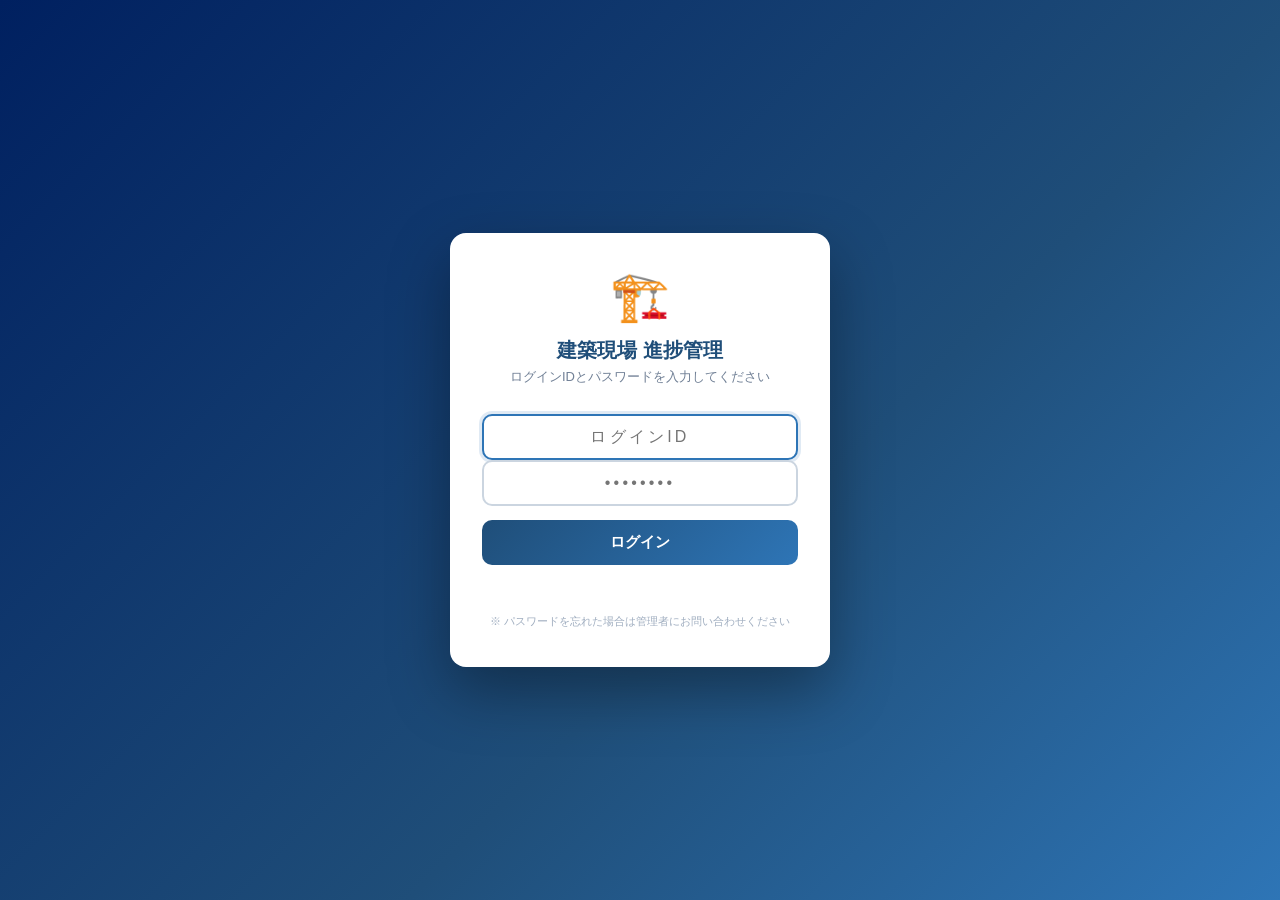
==== commit 01be5e18: "Add files via upload" ====
--- a/index.html
+++ b/index.html
@@ -1,2225 +1,22 @@
-<!DOCTYPE html>
+<!doctype html>
 <html lang="ja">
 <head>
-<meta charset="UTF-8">
-<meta name="viewport" content="width=device-width, initial-scale=1.0">
-<title>建築現場 進捗管理ダッシュボード</title>
-<style>
-/* ── Login Screen ── */
-#loginScreen{position:fixed;inset:0;background:linear-gradient(135deg,#002060 0%,#1F4E79 60%,#2E75B6 100%);z-index:9999;display:flex;align-items:center;justify-content:center;padding:20px}
-.login-box{background:white;border-radius:16px;padding:36px 32px;width:100%;max-width:380px;box-shadow:0 24px 60px rgba(0,0,0,.35);text-align:center}
-.login-logo{font-size:48px;margin-bottom:12px}
-.login-title{font-size:20px;font-weight:700;color:#1F4E79;margin-bottom:4px}
-.login-sub{font-size:13px;color:#718096;margin-bottom:28px}
-.login-input{width:100%;padding:12px 16px;font-size:16px;border:2px solid #CBD5E0;border-radius:10px;outline:none;text-align:center;letter-spacing:.2em;transition:border .15s;font-family:inherit}
-.login-input:focus{border-color:#2E75B6;box-shadow:0 0 0 3px rgba(46,117,182,.15)}
-.login-btn{width:100%;margin-top:14px;padding:13px;background:linear-gradient(135deg,#1F4E79,#2E75B6);color:white;border:none;border-radius:10px;font-size:15px;font-weight:700;cursor:pointer;transition:opacity .15s}
-.login-btn:hover{opacity:.9}
-.login-btn:active{opacity:.8}
-.login-error{margin-top:12px;color:#E53E3E;font-size:13px;font-weight:600;min-height:20px}
-.login-hint{margin-top:16px;font-size:11px;color:#A0AEC0;line-height:1.6}
-@media(max-width:640px){.login-box{padding:28px 20px}}
-
-/* ── Reset & Base ── */
-*{box-sizing:border-box;margin:0;padding:0}
-body{font-family:'Segoe UI','Hiragino Sans','Yu Gothic',sans-serif;background:#f0f4f8;color:#2d3748;font-size:14px}
-input,select,textarea,button{font-family:inherit}
-
-/* ── Top Bar ── */
-.top-bar{background:linear-gradient(135deg,#002060 0%,#1F4E79 60%,#2E75B6 100%);color:white;padding:14px 20px;display:flex;align-items:center;gap:14px;box-shadow:0 2px 8px rgba(0,0,0,.3);flex-wrap:wrap}
-.top-bar h1{font-size:19px;font-weight:700;letter-spacing:.5px}
-.top-bar .subtitle{font-size:11px;opacity:.8;margin-top:2px}
-.top-bar-actions{margin-left:auto;display:flex;gap:8px;flex-wrap:wrap;align-items:center}
-.top-bar .date-badge{background:rgba(255,255,255,.15);border:1px solid rgba(255,255,255,.3);padding:5px 12px;border-radius:20px;font-size:12px;white-space:nowrap}
-
-/* ── Top Buttons ── */
-.btn{display:inline-flex;align-items:center;gap:5px;padding:7px 14px;border-radius:8px;border:none;cursor:pointer;font-size:13px;font-weight:600;transition:background .15s,transform .1s;white-space:nowrap}
-.btn:hover{transform:translateY(-1px)}
-.btn:active{transform:translateY(0)}
-.btn-white{background:white;color:#1F4E79}
-.btn-white:hover{background:#EBF8FF}
-.btn-green{background:#38A169;color:white}
-.btn-green:hover{background:#2F855A}
-.btn-amber{background:#D69E2E;color:white}
-.btn-amber:hover{background:#B7791F}
-.btn-red{background:#E53E3E;color:white}
-.btn-red:hover{background:#C53030}
-.btn-ghost{background:rgba(255,255,255,.15);color:white;border:1px solid rgba(255,255,255,.4)}
-.btn-ghost:hover{background:rgba(255,255,255,.25)}
-.btn-sm{padding:4px 10px;font-size:12px;border-radius:6px}
-.btn-xs{padding:3px 8px;font-size:11px;border-radius:5px}
-.btn-icon{padding:5px 8px;border-radius:6px;background:#EDF2F7;border:none;cursor:pointer;font-size:14px;transition:background .15s}
-.btn-icon:hover{background:#BEE3F8}
-.btn-icon.del:hover{background:#FED7D7}
-
-/* ── Layout ── */
-.main{max-width:1440px;margin:0 auto;padding:18px}
-
-/* ── PC タブナビ ── */
-.pc-tabs{display:flex;gap:4px;margin-bottom:16px;background:white;border-radius:10px;padding:6px;box-shadow:0 1px 4px rgba(0,0,0,.08);}
-.pc-tab-btn{flex:1;padding:9px 12px;border:none;border-radius:7px;cursor:pointer;font-size:13px;font-weight:600;color:#718096;background:none;transition:background .15s,color .15s;display:flex;align-items:center;justify-content:center;gap:6px;}
-.pc-tab-btn:hover{background:#EDF2F7;color:#2d3748;}
-.pc-tab-btn.active{background:linear-gradient(135deg,#1F4E79,#2E75B6);color:white;}
-
-/* section-page: グローバルで非表示（PC・スマホ共通） */
-.section-page{display:none;}
-.section-page.mob-active{display:block;}
-
-/* ── KPI cards ── */
-.kpi-row{display:grid;grid-template-columns:repeat(2,1fr);gap:12px;margin-bottom:18px}
-.kpi-card{background:white;border-radius:10px;padding:14px 18px;box-shadow:0 1px 4px rgba(0,0,0,.08);border-left:4px solid transparent;display:flex;align-items:center;gap:12px}
-.kpi-card .icon{font-size:26px}
-.kpi-card .val{font-size:28px;font-weight:700;line-height:1}
-.kpi-card .lbl{font-size:11px;color:#718096;margin-top:2px}
-.kpi-card.blue{border-color:#2E75B6}
-.kpi-card.green{border-color:#38a169}
-.kpi-card.amber{border-color:#d69e2e}
-.kpi-card.red{border-color:#e53e3e}
-
-/* ── Section ── */
-.section-head{display:flex;align-items:center;gap:8px;font-size:14px;font-weight:700;color:#1F4E79;margin-bottom:12px;padding-bottom:6px;border-bottom:2px solid #BEE3F8}
-.card{background:white;border-radius:10px;padding:18px;box-shadow:0 1px 4px rgba(0,0,0,.08);margin-bottom:18px}
-
-/* ── Site Cards ── */
-.sites-header{display:flex;align-items:center;justify-content:space-between;margin-bottom:12px}
-.sites-grid{display:grid;grid-template-columns:repeat(auto-fill,minmax(270px,1fr));gap:14px}
-.site-card{background:white;border-radius:10px;padding:16px;box-shadow:0 1px 4px rgba(0,0,0,.08);border-top:4px solid #2E75B6;transition:transform .15s,box-shadow .15s;position:relative}
-.site-card:hover{box-shadow:0 4px 12px rgba(0,0,0,.12)}
-.site-card.selected{border-top-color:#d69e2e;box-shadow:0 0 0 2px #d69e2e}
-.site-card-actions{display:flex;gap:4px;opacity:0.3;transition:opacity .2s}
-.site-card:hover .site-card-actions{opacity:1}
-.site-card .site-id{font-size:11px;color:#718096;font-weight:600;text-transform:uppercase;letter-spacing:.5px}
-.site-card .site-name{font-size:15px;font-weight:700;margin:4px 0 2px;padding-right:60px}
-.site-card .site-meta{font-size:12px;color:#718096;margin-bottom:4px}
-.status-badge{display:inline-block;padding:2px 10px;border-radius:12px;font-size:11px;font-weight:600;margin-bottom:8px}
-.badge-active{background:#C6F6D5;color:#276221}
-.badge-prep{background:#FEFCBF;color:#744210}
-.badge-complete{background:#BEE3F8;color:#1a365d}
-.badge-pause{background:#FED7D7;color:#9B2C2C}
-
-/* Progress bar */
-.prog-bar-wrap{margin:6px 0 4px}
-.prog-bar-label{display:flex;justify-content:space-between;font-size:12px;margin-bottom:4px}
-.prog-bar-bg{background:#EDF2F7;border-radius:6px;height:10px;overflow:hidden}
-.prog-bar-fill{height:100%;border-radius:6px;transition:width .6s ease}
-.prog-low{background:linear-gradient(90deg,#FC8181,#F56565)}
-.prog-mid{background:linear-gradient(90deg,#F6AD55,#ED8936)}
-.prog-high{background:linear-gradient(90deg,#68D391,#38A169)}
-
-/* Proc steps */
-.process-steps{display:flex;gap:3px;flex-wrap:wrap;margin-top:6px}
-.proc-step{padding:2px 6px;border-radius:4px;font-size:10px;font-weight:600;cursor:pointer;transition:opacity .15s}
-.proc-step:hover{opacity:.75}
-.proc-done{background:#C6F6D5;color:#276221}
-.proc-partial{background:#FEFCBF;color:#744210}
-.proc-none{background:#EDF2F7;color:#A0AEC0}
-
-.site-footer{display:flex;justify-content:space-between;margin-top:8px;font-size:11px;color:#718096}
-
-/* ── Task list ── */
-.tasks-header{display:flex;align-items:center;justify-content:space-between;margin-bottom:10px;flex-wrap:wrap;gap:8px}
-.task-filters{display:flex;gap:6px;flex-wrap:wrap}
-.filter-btn{padding:5px 12px;border-radius:20px;border:1px solid #CBD5E0;background:white;cursor:pointer;font-size:12px;font-weight:600;transition:background .15s,color .15s}
-.filter-btn.active{background:#2E75B6;color:white;border-color:#2E75B6}
-.filter-btn:hover:not(.active){background:#EBF8FF}
-
-.task-table{width:100%;border-collapse:collapse}
-.task-table th{background:#1F4E79;color:white;padding:8px 10px;text-align:left;font-size:12px;font-weight:600}
-.task-table td{padding:8px 10px;border-bottom:1px solid #E2E8F0;font-size:13px;vertical-align:middle}
-.task-table tr:last-child td{border-bottom:none}
-.task-table tr:hover td{background:#EBF8FF}
-.task-table .today-row td{background:#FFF5F5!important}
-.task-table .today-row:hover td{background:#FED7D7!important}
-.task-table .overdue-row td{background:#FFF5F5!important}
-
-.priority-badge{display:inline-block;padding:2px 8px;border-radius:10px;font-size:11px;font-weight:700}
-.p-high{background:#FED7D7;color:#C53030}
-.p-mid{background:#FEEBC8;color:#C05621}
-.p-low{background:#C6F6D5;color:#276221}
-
-.status-badge-sm{display:inline-block;padding:2px 8px;border-radius:10px;font-size:11px;font-weight:600}
-.s-todo{background:#EDF2F7;color:#4A5568}
-.s-doing{background:#FEFCBF;color:#744210}
-.s-done{background:#C6F6D5;color:#276221}
-.s-hold{background:#FED7D7;color:#9B2C2C}
-
-.today-tag{display:inline-block;background:#E53E3E;color:white;font-size:10px;font-weight:700;padding:1px 6px;border-radius:8px;margin-left:4px}
-.overdue-tag{display:inline-block;background:#9B2C2C;color:white;font-size:10px;font-weight:700;padding:1px 6px;border-radius:8px;margin-left:4px}
-
-/* ── Gantt ── */
-.gantt-wrap{overflow-x:auto}
-.gantt-table{width:100%;border-collapse:collapse;min-width:600px}
-.gantt-table th{background:#1F4E79;color:white;padding:6px 10px;font-size:11px;text-align:center}
-.gantt-table td{padding:6px 8px;border-bottom:1px solid #E2E8F0;font-size:12px}
-
-/* ── Process Detail ── */
-.proc-detail-site{margin-bottom:16px;padding:12px;background:#F7FAFC;border-radius:8px}
-.proc-slider-row{display:flex;align-items:center;gap:10px;margin-bottom:6px}
-.proc-slider-label{width:70px;font-size:11px;font-weight:600;color:#4A5568;flex-shrink:0}
-.proc-slider{flex:1;height:6px;accent-color:#2E75B6;cursor:pointer}
-.proc-slider-val{width:38px;text-align:right;font-size:12px;font-weight:700;color:#2E75B6}
-
-/* ── Detail Panel ── */
-#detail-panel{position:fixed;right:-440px;top:0;width:440px;height:100vh;background:white;box-shadow:-4px 0 20px rgba(0,0,0,.15);transition:right .3s ease;z-index:100;overflow-y:auto;padding:20px}
-#detail-panel.open{right:0}
-#detail-panel .close-btn{position:absolute;top:12px;right:12px;background:#EDF2F7;border:none;border-radius:50%;width:28px;height:28px;font-size:15px;cursor:pointer;display:flex;align-items:center;justify-content:center}
-.detail-row{display:flex;padding:6px 0;border-bottom:1px solid #EDF2F7;font-size:13px}
-.detail-row .dl{color:#718096;font-weight:600;width:80px;flex-shrink:0}
-.detail-task-item{padding:8px 12px;margin-bottom:6px;border-radius:8px;background:#F7FAFC;border-left:3px solid #2E75B6;font-size:13px}
-.detail-task-item.urgent{border-left-color:#E53E3E;background:#FFF5F5}
-
-/* ── MODAL ── */
-.modal-overlay{position:fixed;inset:0;background:rgba(0,0,0,.45);z-index:200;display:flex;align-items:center;justify-content:center;padding:20px;opacity:0;pointer-events:none;transition:opacity .2s}
-.modal-overlay.show{opacity:1;pointer-events:all}
-.modal{background:white;border-radius:14px;width:100%;max-width:600px;max-height:90vh;overflow-y:auto;box-shadow:0 20px 60px rgba(0,0,0,.3);transform:scale(.95);transition:transform .2s}
-.modal-overlay.show .modal{transform:scale(1)}
-.modal-head{padding:18px 20px;border-bottom:1px solid #E2E8F0;display:flex;align-items:center;justify-content:space-between;position:sticky;top:0;background:white;z-index:1}
-.modal-head h2{font-size:16px;color:#1F4E79;font-weight:700}
-.modal-close{background:#EDF2F7;border:none;border-radius:50%;width:30px;height:30px;cursor:pointer;font-size:16px;display:flex;align-items:center;justify-content:center}
-.modal-body{padding:18px 20px}
-.modal-foot{padding:14px 20px;border-top:1px solid #E2E8F0;display:flex;justify-content:flex-end;gap:10px;position:sticky;bottom:0;background:white}
-
-/* Form elements */
-.form-group{margin-bottom:14px}
-.form-label{display:block;font-size:12px;font-weight:700;color:#4A5568;margin-bottom:5px}
-.form-input,.form-select,.form-textarea{width:100%;padding:8px 12px;border:1.5px solid #CBD5E0;border-radius:8px;font-size:13px;color:#2d3748;background:white;transition:border .15s}
-.form-input:focus,.form-select:focus,.form-textarea:focus{outline:none;border-color:#2E75B6;box-shadow:0 0 0 3px rgba(46,117,182,.15)}
-.form-textarea{resize:vertical;min-height:70px}
-.form-row{display:grid;grid-template-columns:1fr 1fr;gap:12px}
-.form-row-3{display:grid;grid-template-columns:1fr 1fr 1fr;gap:10px}
-
-/* Proc sliders in modal */
-.proc-modal-row{display:flex;align-items:center;gap:10px;padding:8px 0;border-bottom:1px solid #EDF2F7}
-.proc-modal-label{width:80px;font-size:12px;font-weight:600;color:#4A5568;flex-shrink:0}
-.proc-modal-slider{flex:1;accent-color:#2E75B6;cursor:pointer}
-.proc-modal-val{width:42px;text-align:right;font-size:13px;font-weight:700;color:#2E75B6}
-
-/* Toast notification */
-.toast{position:fixed;bottom:24px;left:50%;transform:translateX(-50%) translateY(80px);background:#2d3748;color:white;padding:10px 20px;border-radius:24px;font-size:13px;font-weight:600;z-index:999;transition:transform .3s;white-space:nowrap}
-.toast.show{transform:translateX(-50%) translateY(0)}
-
-/* ── Bottom Nav (mobile only) ── */
-.bottom-nav{display:none;position:fixed;bottom:0;left:0;right:0;background:white;border-top:1px solid #E2E8F0;z-index:90;box-shadow:0 -2px 10px rgba(0,0,0,.1)}
-.bottom-nav-inner{display:flex;justify-content:space-around}
-.bnav-btn{flex:1;display:flex;flex-direction:column;align-items:center;padding:10px 4px 8px;border:none;background:none;cursor:pointer;font-size:10px;font-weight:600;color:#718096;gap:3px;transition:color .15s;-webkit-tap-highlight-color:transparent}
-.bnav-btn .bnav-icon{font-size:20px;line-height:1}
-.bnav-btn.active{color:#1F4E79}
-.bnav-btn.active .bnav-icon{filter:drop-shadow(0 0 4px rgba(46,117,182,.5))}
-
-/* ── Task Cards (mobile) ── */
-.task-cards-list{display:none}
-.task-card{background:white;border-radius:10px;margin-bottom:10px;box-shadow:0 1px 4px rgba(0,0,0,.08);overflow:hidden;border-left:4px solid #CBD5E0}
-.task-card.prio-high{border-left-color:#E53E3E}
-.task-card.prio-mid{border-left-color:#ED8936}
-.task-card.prio-low{border-left-color:#38A169}
-.task-card.is-today{background:#FFF8F8}
-.task-card-head{display:flex;align-items:flex-start;justify-content:space-between;padding:12px 12px 8px;gap:8px}
-.task-card-body{padding:0 12px 10px}
-.task-card-title{font-size:14px;font-weight:600;line-height:1.4;flex:1}
-.task-card-badges{display:flex;gap:4px;flex-wrap:wrap;margin-bottom:6px}
-.task-card-meta{font-size:12px;color:#718096;display:flex;flex-wrap:wrap;gap:8px}
-.task-card-actions{display:flex;gap:6px;padding:8px 12px;border-top:1px solid #F0F0F0;background:#FAFAFA}
-.task-card-status-sel{font-size:13px;padding:5px 8px;border:1.5px solid #CBD5E0;border-radius:8px;flex:1;background:white}
-
-/* ── Mobile menu panel ── */
-.mobile-menu-btn{display:none;background:rgba(255,255,255,.15);border:1px solid rgba(255,255,255,.35);color:white;border-radius:8px;padding:7px 10px;font-size:18px;cursor:pointer;line-height:1}
-.mobile-menu-panel{display:none;position:fixed;top:0;right:0;bottom:0;left:0;background:rgba(0,0,0,.5);z-index:95}
-.mobile-menu-panel.show{display:block}
-.mobile-menu-sheet{position:absolute;top:0;right:0;bottom:0;width:260px;background:white;padding:20px 16px;box-shadow:-4px 0 20px rgba(0,0,0,.2)}
-.mobile-menu-sheet h3{font-size:14px;font-weight:700;color:#1F4E79;margin-bottom:16px;padding-bottom:10px;border-bottom:1px solid #EDF2F7}
-.mobile-menu-sheet .menu-btn{display:flex;align-items:center;gap:10px;width:100%;padding:12px 14px;margin-bottom:8px;border-radius:10px;border:none;background:#F7FAFC;font-size:14px;font-weight:600;cursor:pointer;text-align:left}
-.mobile-menu-sheet .menu-btn:active{background:#EBF8FF}
-
-/* 日報展開ボタン：デフォルト非表示、スマホのみ表示 */
-.report-expand-btn{display:none}
-
-/* ── Responsive 900px ── */
-@media(max-width:900px){
-  .kpi-row{grid-template-columns:repeat(2,1fr)}
-  .sites-grid{grid-template-columns:1fr 1fr}
-  #detail-panel{width:100%;right:auto;bottom:-95vh;top:auto;height:90vh;border-radius:16px 16px 0 0;transition:bottom .3s ease}
-  #detail-panel.open{bottom:0}
-  .form-row{grid-template-columns:1fr 1fr}
-  .form-row-3{grid-template-columns:1fr 1fr}
-}
-
-/* ── Responsive 640px (スマートフォン) ── */
-@media(max-width:640px){
-  /* Body bottom padding for nav */
-  body{padding-bottom:64px}
-  .main{padding:10px}
-
-  /* Top bar compact */
-  .top-bar{padding:10px 14px;gap:10px}
-  .top-bar h1{font-size:15px}
-  .top-bar .subtitle{display:none}
-  .top-bar-actions .save-indicator,
-  .top-bar-actions .btn-ghost,
-  .top-bar-actions .date-badge{display:none}
-  .mobile-menu-btn{display:block}
-  .pc-tabs{display:none}
-
-  /* KPI 2x2 */
-  .kpi-row{grid-template-columns:repeat(2,1fr);gap:8px;margin-bottom:12px}
-  .kpi-card{padding:12px 14px}
-  .kpi-card .val{font-size:24px}
-  .kpi-card .icon{font-size:22px}
-
-  /* Cards */
-  .card{padding:14px;border-radius:10px;margin-bottom:12px}
-  .sites-grid{grid-template-columns:1fr}
-
-  /* Site card actions always visible on touch */
-  .site-card-actions{opacity:1}
-
-  /* Task: hide table, show cards */
-  .task-table-wrap{display:none}
-  .task-cards-list{display:block}
-  .bottom-nav{display:block}
-
-  /* 日報展開ボタン */
-  .report-expand-btn{display:inline-flex;align-items:center;justify-content:center;padding:6px 8px;background:#EBF8FF;border:1px solid #BEE3F8;border-radius:6px;font-size:16px;cursor:pointer;flex-shrink:0;min-width:36px;min-height:36px;}
-
-  /* Filter buttons: horizontal scroll */
-  .task-filters{flex-wrap:nowrap;overflow-x:auto;padding-bottom:4px;-webkit-overflow-scrolling:touch;scrollbar-width:none}
-  .task-filters::-webkit-scrollbar{display:none}
-  .filter-btn{white-space:nowrap;flex-shrink:0;padding:7px 14px;min-height:36px}
-
-  /* Add buttons */
-  .btn-sm{padding:8px 14px;font-size:13px}
-  .btn-icon{width:36px;height:36px;font-size:16px;display:flex;align-items:center;justify-content:center;padding:0}
-
-  /* Modal: full-screen bottom sheet */
-  .modal-overlay{padding:0;align-items:flex-end}
-  .modal{border-radius:16px 16px 0 0;max-height:92vh;max-width:100%}
-
-  /* Detail panel: bottom sheet */
-  #detail-panel{width:100%;right:auto;bottom:-95vh;top:auto;height:88vh;border-radius:16px 16px 0 0;transition:bottom .3s ease;padding:16px}
-  #detail-panel.open{bottom:0}
-
-  /* Forms */
-  .form-row,.form-row-3{grid-template-columns:1fr}
-  .form-input,.form-select,.form-textarea{font-size:16px;padding:10px 12px}/* prevent iOS zoom */
-  .form-label{font-size:13px}
-
-  /* Process sliders */
-  .proc-slider{height:20px}/* larger touch target */
-
-  /* Toast above nav */
-  .toast{bottom:76px}
-
-  /* Gantt scrollable hint */
-  .gantt-wrap::before{content:'← 横にスクロールできます';display:block;font-size:11px;color:#718096;margin-bottom:6px}
-}
-
-/* Save indicator */
-.save-indicator{font-size:11px;color:rgba(255,255,255,.7);display:flex;align-items:center;gap:4px}
-.save-indicator.saved::before{content:'✓';color:#68D391}
-.save-indicator.unsaved::before{content:'●';color:#F6AD55;animation:pulse 1.5s infinite}
-@keyframes pulse{0%,100%{opacity:1}50%{opacity:.4}}
-@keyframes spin{to{transform:rotate(360deg)}}
-
-/* Checkbox */
-.task-check{width:16px;height:16px;cursor:pointer;accent-color:#38A169}
-
-.task-row-actions{display:flex;gap:3px;opacity:0;transition:opacity .2s}
-.task-table tr:hover .task-row-actions{opacity:1}
-
-/* Import hidden input */
-#json-import-input{display:none}
-
-/* ── 工程表 ── */
-.sch-wrap{overflow-x:auto;-webkit-overflow-scrolling:touch;}
-.sch-table{border-collapse:collapse;font-size:12px;table-layout:fixed;}
-.sch-site-head{background:#F0F4F8;font-weight:700;color:#4A5568;text-align:left;padding:8px 10px;position:sticky;left:0;z-index:3;border:1px solid #CBD5E0;min-width:130px;width:130px;}
-.sch-day-head{background:#F7FAFC;font-weight:700;color:#4A5568;text-align:center;padding:5px 4px;font-size:11px;min-width:90px;width:90px;border:1px solid #E2E8F0;white-space:nowrap;line-height:1.3;}
-.sch-day-head.sch-today{background:#EBF8FF;color:#2E75B6;}
-.sch-day-head.sch-weekend{color:#A0AEC0;}
-.sch-day-head.sch-sun{color:#E53E3E;}
-.sch-day-head.sch-holiday{color:#E53E3E;}
-.sch-holiday-name{display:block;font-size:9px;color:#E53E3E;white-space:nowrap;overflow:hidden;text-overflow:ellipsis;max-width:84px;font-weight:600;}
-.sch-site-name{font-size:12px;font-weight:600;color:#2d3748;padding:5px 10px;white-space:nowrap;overflow:hidden;text-overflow:ellipsis;max-width:130px;width:130px;position:sticky;left:0;background:white;border:1px solid #E2E8F0;z-index:1;transition:background .15s,color .15s;}
-.sch-site-name:hover{background:#EBF8FF;color:#2E75B6;}
-.sch-cell{text-align:left;padding:3px 4px;border:1px solid #F0F4F8;min-width:90px;width:90px;vertical-align:top;}
-.sch-cell.sch-today{background:#EBF8FF;}
-.sch-cell.sch-weekend{background:#FAFAFA;}
-.sch-cell.sch-sun{background:#FFF5F5;}
-.sch-cell.sch-holiday{background:#FFF5F5;}
-.sch-entry{display:block;font-size:10px;background:#C6F6D5;color:#276221;border-radius:3px;padding:2px 5px;margin-bottom:2px;white-space:nowrap;overflow:hidden;text-overflow:ellipsis;max-width:82px;cursor:default;line-height:1.4;}
-.sch-nav{display:flex;align-items:center;gap:8px;margin-bottom:12px;}
-.sch-nav-title{flex:1;text-align:center;font-size:15px;font-weight:700;color:#1F4E79;}
-.sch-legend{display:flex;flex-wrap:wrap;gap:12px;font-size:12px;color:#4A5568;margin-top:10px;padding-top:10px;border-top:1px solid #EDF2F7;}
-.sch-legend-item{display:flex;align-items:center;gap:5px;}
-
-/* ── 日報 ── */
-.report-form-card{background:white;border-radius:10px;padding:18px;box-shadow:0 1px 4px rgba(0,0,0,.08);margin-bottom:18px}
-.report-date-row{display:flex;align-items:center;gap:12px;margin-bottom:16px;flex-wrap:wrap}
-.report-date-row input[type=date]{padding:8px 12px;border:1.5px solid #CBD5E0;border-radius:8px;font-size:14px;font-family:inherit}
-.report-weekday{font-size:14px;font-weight:700;color:#1F4E79}
-.report-entry{display:grid;grid-template-columns:1fr 2fr 80px 1fr 36px;gap:6px;align-items:center;margin-bottom:6px}
-.report-entry input,.report-entry select{padding:7px 10px;border:1.5px solid #CBD5E0;border-radius:8px;font-size:13px;font-family:inherit;width:100%}
-.report-entry input:focus,.report-entry select:focus{border-color:#2E75B6;outline:none}
-.report-entry .remove-btn{background:#FED7D7;border:none;border-radius:6px;color:#C53030;font-size:16px;cursor:pointer;padding:4px 8px;line-height:1}
-.report-entry .remove-btn:hover{background:#FC8181}
-.report-entry-header{display:grid;grid-template-columns:1fr 2fr 80px 1fr 36px;gap:6px;margin-bottom:4px}
-.report-entry-header span{font-size:11px;font-weight:700;color:#718096;padding:0 2px}
-.report-actions{display:flex;gap:8px;margin-top:12px;flex-wrap:wrap}
-.report-list-item{border:1px solid #E2E8F0;border-radius:8px;padding:14px;margin-bottom:10px;background:#FAFAFA}
-.report-list-header{display:flex;align-items:center;justify-content:space-between;margin-bottom:10px}
-.report-list-date{font-size:15px;font-weight:700;color:#1F4E79}
-.report-list-table{width:100%;border-collapse:collapse;font-size:13px}
-.report-list-table th{background:#EBF8FF;padding:5px 8px;text-align:left;font-weight:600;color:#2E75B6;border-bottom:2px solid #BEE3F8}
-.report-list-table td{padding:5px 8px;border-bottom:1px solid #EDF2F7;vertical-align:top}
-.report-list-table tr:last-child td{border-bottom:none}
-/* 現場カード内日報 */
-.site-report-section{margin-top:14px;padding-top:12px;border-top:1px dashed #E2E8F0}
-.site-report-entry{font-size:12px;padding:6px 0;border-bottom:1px solid #EDF2F7;display:grid;grid-template-columns:auto 1fr auto auto;gap:6px;align-items:start}
-.site-report-entry:last-child{border-bottom:none}
-@media(max-width:640px){
-  .report-entry{grid-template-columns:1fr 1fr;gap:6px}
-  .report-entry-header{display:none}
-  .report-entry .remove-btn{grid-column:2;justify-self:end;margin-top:-30px}
-}
-</style>
+  <meta charset="utf-8">
+  <meta name="viewport" content="width=device-width,initial-scale=1">
+  <meta http-equiv="refresh" content="0; url=pilot.html">
+  <title>建築現場 進捗管理</title>
+  <style>
+    body{margin:0;min-height:100vh;display:grid;place-items:center;background:#F4F7FB;color:#2D3748;font-family:-apple-system,BlinkMacSystemFont,"Segoe UI","Yu Gothic",sans-serif}
+    main{max-width:420px;margin:20px;padding:28px;background:#fff;border-radius:14px;box-shadow:0 3px 16px rgba(0,0,0,.1);text-align:center}
+    h1{margin:0 0 10px;color:#1F4E79;font-size:20px}p{font-size:14px;line-height:1.7}a{display:inline-block;margin-top:8px;padding:10px 16px;border-radius:8px;background:#1F4E79;color:#fff;text-decoration:none;font-weight:700}
+  </style>
 </head>
 <body>
-
-<!-- ===== LOGIN SCREEN ===== -->
-<div id="loginScreen">
-  <div class="login-box">
-    <div class="login-logo">🏗️</div>
-    <div class="login-title">建築現場 進捗管理</div>
-    <div class="login-sub">パスワードを入力してください</div>
-    <input class="login-input" id="loginInput" type="password" placeholder="••••••••"
-      onkeydown="if(event.key==='Enter')doLogin()">
-    <button class="login-btn" onclick="doLogin()">ログイン</button>
-    <div class="login-error" id="loginError"></div>
-    <div class="login-hint">※ パスワードを忘れた場合は管理者にお問い合わせください</div>
-  </div>
-</div>
-
-<!-- ===== CLOUD LOAD SCREEN ===== -->
-<div id="cloudLoadScreen" style="display:none;position:fixed;inset:0;background:linear-gradient(135deg,#002060 0%,#1F4E79 60%,#2E75B6 100%);z-index:9998;align-items:center;justify-content:center;padding:20px;">
-  <div style="background:white;border-radius:16px;padding:36px 32px;width:100%;max-width:380px;box-shadow:0 24px 60px rgba(0,0,0,.35);text-align:center;">
-    <div style="font-size:48px;margin-bottom:12px;" id="cloudLoadIcon">☁️</div>
-    <div style="font-size:18px;font-weight:700;color:#1F4E79;margin-bottom:8px;" id="cloudLoadTitle">クラウド読込中...</div>
-    <div style="font-size:13px;color:#718096;margin-bottom:20px;" id="cloudLoadMsg">最新データを取得しています。しばらくお待ちください。</div>
-    <div id="cloudLoadSpinner" style="margin:0 auto 16px;width:36px;height:36px;border:4px solid #BEE3F8;border-top-color:#2E75B6;border-radius:50%;animation:spin 0.8s linear infinite;"></div>
-    <div id="cloudLoadErrorBox" style="display:none;">
-      <div style="background:#FFF5F5;border:1.5px solid #FC8181;border-radius:8px;padding:12px;margin-bottom:16px;font-size:13px;color:#C53030;text-align:left;" id="cloudLoadErrorMsg"></div>
-      <button onclick="retryStartupCloudLoad()" style="width:100%;padding:12px;background:#2E75B6;color:white;border:none;border-radius:8px;font-size:15px;font-weight:700;cursor:pointer;margin-bottom:10px;">🔄 再試行</button>
-      <button onclick="skipStartupCloudLoad()" style="width:100%;padding:10px;background:white;color:#718096;border:1.5px solid #CBD5E0;border-radius:8px;font-size:13px;cursor:pointer;">スキップ（ローカルデータで続ける）</button>
-    </div>
-  </div>
-</div>
-
-<!-- ===== TOP BAR ===== -->
-<div class="top-bar">
-  <div style="font-size:22px;">🏗️</div>
-  <div>
-    <h1>建築現場 進捗管理</h1>
-    <div class="subtitle">複数現場の進捗をリアルタイムで把握・編集</div>
-  </div>
-  <div class="top-bar-actions">
-    <div class="save-indicator" id="saveIndicator">保存済み</div>
-    <button class="btn btn-ghost btn-sm" onclick="exportJSON()" title="データをJSONファイルとして保存">💾 データ保存</button>
-    <button class="btn btn-ghost btn-sm" onclick="document.getElementById('json-import-input').click()" title="JSONファイルを読み込む">📂 データ読込</button>
-    <input type="file" id="json-import-input" accept=".json" onchange="importJSON(event)">
-    <button class="btn btn-ghost btn-sm" id="cloudSaveBtn" onclick="uploadToCloud()" title="クラウドに保存（PC↔スマホ同期）">☁️ クラウド保存</button>
-    <button class="btn btn-ghost btn-sm" id="cloudLoadBtn" onclick="downloadFromCloud()" title="クラウドから最新データを読み込む">🔄 クラウド読込</button>
-    <button class="btn btn-ghost btn-sm" onclick="openCloudSettings()" title="クラウド同期の設定（GitHub Gist切替など）">⚙️ クラウド設定</button>
-    <span id="autoBackupLabel" style="font-size:10px;color:#718096;white-space:nowrap;"></span>
-    <div class="date-badge" id="currentDate"></div>
-    <!-- Mobile menu button -->
-    <button class="btn btn-ghost btn-sm" onclick="doLogout()" title="ログアウト" style="font-size:12px;">🔒 ログアウト</button>
-    <button class="mobile-menu-btn" onclick="openMobileMenu()">☰</button>
-  </div>
-</div>
-
-<!-- ===== MOBILE MENU ===== -->
-<div class="mobile-menu-panel" id="mobileMenuPanel" onclick="closeMobileMenu()">
-  <div class="mobile-menu-sheet" onclick="event.stopPropagation()">
-    <h3>⚙️ メニュー</h3>
-    <div class="save-indicator" id="saveIndicatorMobile" style="margin-bottom:14px;color:#4A5568;font-size:12px;">保存済み</div>
-    <button class="menu-btn" id="cloudSaveBtnM" onclick="uploadToCloud()" style="background:#EBF8FF;color:#1F4E79;font-weight:700;">☁️ クラウド保存</button>
-    <button class="menu-btn" id="cloudLoadBtnM" onclick="downloadFromCloud()" style="background:#EBF8FF;color:#1F4E79;">🔄 クラウド読込</button>
-    <button class="menu-btn" onclick="openCloudSettings();closeMobileMenu()" style="background:#F0FFF4;color:#276221;">⚙️ クラウド設定</button>
-    <div id="autoBackupLabelM" style="font-size:11px;color:#718096;text-align:center;padding:2px 0;"></div>
-    <div style="height:1px;background:#EDF2F7;margin:8px 0;"></div>
-    <button class="menu-btn" onclick="exportJSON();closeMobileMenu()">💾 データ保存（JSON）</button>
-    <button class="menu-btn" onclick="document.getElementById('json-import-input').click();closeMobileMenu()">📂 データ読込（JSON）</button>
-
-    <button class="menu-btn" onclick="switchTab('report');closeMobileMenu()">📋 日報入力</button>
-    <button class="menu-btn" onclick="openSiteModal();closeMobileMenu()">🏢 現場追加</button>
-    <div style="height:1px;background:#EDF2F7;margin:8px 0;"></div>
-    <button class="menu-btn" onclick="doLogout()" style="color:#E53E3E;">🔒 ログアウト</button>
-    <div style="margin-top:14px;font-size:12px;color:#718096;" id="currentDateMobile"></div>
-  </div>
-</div>
-
-<div class="main">
-
-  <!-- KPI (always visible) -->
-  <div class="kpi-row">
-    <div class="kpi-card blue"><div class="icon">🏗️</div><div><div class="val" id="kpi-sites">0</div><div class="lbl">管理現場数</div></div></div>
-  </div>
-
-  <!-- PC タブナビ -->
-  <div class="pc-tabs" id="pc-tabs">
-    <button class="pc-tab-btn active" id="pctab-sites" onclick="switchTab('sites')">🏢 現場一覧</button>
-    <button class="pc-tab-btn" id="pctab-report" onclick="switchTab('report')">📋 日報</button>
-    <button class="pc-tab-btn" id="pctab-schedule" onclick="switchTab('schedule')">📅 工程</button>
-  </div>
-
-  <!-- ===== PAGE: 現場 ===== -->
-  <div class="section-page mob-active" id="page-sites">
-    <div class="card">
-      <div class="sites-header">
-        <div class="section-head" style="margin-bottom:0;border:none;">🏢 現場一覧</div>
-        <button class="btn btn-green btn-sm" onclick="openSiteModal()">＋ 現場追加</button>
-      </div>
-      <div class="sites-grid" id="sitesGrid"></div>
-    </div>
-  </div>
-
-  <!-- ===== PAGE: 日報 ===== -->
-  <div class="section-page" id="page-report">
-    <!-- 日報入力フォーム -->
-    <div class="report-form-card">
-      <div class="section-head">📋 日報入力</div>
-      <input type="hidden" id="report-editing-id" value="">
-      <div class="report-date-row">
-        <label style="font-size:13px;font-weight:600;color:#4A5568;">日付</label>
-        <input type="date" id="report-date-input" onchange="updateReportWeekday()">
-        <span class="report-weekday" id="report-weekday-label"></span>
-      </div>
-      <div style="margin-bottom:12px;">
-        <label style="font-size:13px;font-weight:600;color:#4A5568;display:block;margin-bottom:4px;">現場名</label>
-        <select class="form-select" id="report-site-select" style="max-width:320px;" onfocus="this.innerHTML=buildSiteOptions(this.value)"></select>
-      </div>
-      <div style="overflow-x:auto;">
-        <table style="width:100%;border-collapse:collapse;font-size:13px;" id="report-rows-table">
-          <thead>
-            <tr style="background:#EBF8FF;">
-              <th style="padding:6px 8px;text-align:left;font-weight:700;color:#2E75B6;border-bottom:2px solid #BEE3F8;white-space:nowrap;">#</th>
-              <th style="padding:6px 8px;text-align:left;font-weight:700;color:#2E75B6;border-bottom:2px solid #BEE3F8;">作業内容</th>
-              <th style="padding:6px 8px;text-align:left;font-weight:700;color:#2E75B6;border-bottom:2px solid #BEE3F8;white-space:nowrap;">作業者氏名</th>
-              <th style="padding:6px 8px;text-align:left;font-weight:700;color:#2E75B6;border-bottom:2px solid #BEE3F8;white-space:nowrap;">作業時間(h)</th>
-            </tr>
-          </thead>
-          <tbody id="report-entries-container"></tbody>
-        </table>
-      </div>
-      <div class="report-actions" style="margin-top:14px;">
-        <button class="btn btn-green btn-sm" onclick="saveReport()">☁️ 保存してクラウド同期</button>
-        <button class="btn btn-white btn-sm" style="border:1.5px solid #CBD5E0;color:#718096;" onclick="cancelEditReport()">✕ キャンセル</button>
-      </div>
-    </div>
-    <!-- 過去の日報一覧 -->
-    <div class="report-form-card">
-      <div class="section-head" style="margin-bottom:12px;">📂 過去の日報</div>
-      <div id="report-list-container"></div>
-    </div>
-  </div>
-
-  <!-- ===== PAGE: 工程 ===== -->
-  <div class="section-page" id="page-schedule">
-    <div class="card">
-      <div class="sch-nav">
-        <button class="btn btn-ghost" style="background:#EDF2F7;color:#2D3748;border:none;" onclick="scheduleNav(-1)">◀ 前</button>
-        <div class="sch-nav-title" id="schedule-title">—</div>
-        <button class="btn btn-ghost" style="background:#EDF2F7;color:#2D3748;border:none;" onclick="scheduleNav(1)">次 ▶</button>
-        <button class="btn btn-sm" style="background:#BEE3F8;color:#1F4E79;border:none;margin-left:4px;" onclick="scheduleToday()">今日</button>
-      </div>
-      <div id="sch-scroll-top" style="overflow-x:auto;overflow-y:hidden;height:14px;margin-bottom:2px;">
-        <div id="sch-scroll-top-inner" style="height:1px;"></div>
-      </div>
-      <div class="sch-wrap" id="sch-wrap">
-        <table class="sch-table" id="schedule-table"></table>
-      </div>
-    </div>
-  </div>
-
-</div>
-
-<!-- ===== BOTTOM NAV ===== -->
-<nav class="bottom-nav" id="bottomNav">
-  <div class="bottom-nav-inner">
-    <button class="bnav-btn active" id="bnav-sites" onclick="switchTab('sites')">
-      <span class="bnav-icon">🏢</span>現場
-    </button>
-    <button class="bnav-btn" id="bnav-report" onclick="switchTab('report')">
-      <span class="bnav-icon">📋</span>日報
-    </button>
-    <button class="bnav-btn" id="bnav-schedule" onclick="switchTab('schedule')">
-      <span class="bnav-icon">📅</span>工程
-    </button>
-  </div>
-</nav>
-
-<!-- ===== DETAIL PANEL ===== -->
-<div id="detail-panel">
-  <button class="close-btn" onclick="closeDetail()">✕</button>
-  <div id="detail-content"></div>
-</div>
-
-<!-- ===== 工程表 作業内容ポップアップ ===== -->
-<div id="schPopup" onclick="this.style.display='none'" style="display:none;position:fixed;inset:0;z-index:4000;background:rgba(0,0,0,0.4);align-items:center;justify-content:center;padding:24px;">
-  <div style="background:white;border-radius:12px;padding:18px 20px;max-width:320px;width:100%;box-shadow:0 8px 32px rgba(0,0,0,.2);" onclick="event.stopPropagation()">
-    <div style="font-size:12px;font-weight:700;color:#2E75B6;margin-bottom:8px;">作業内容</div>
-    <div id="schPopupText" style="font-size:14px;color:#2d3748;line-height:1.7;word-break:break-all;"></div>
-    <div style="display:flex;gap:8px;margin-top:14px;">
-      <button onclick="document.getElementById('schPopup').style.display='none'" style="flex:1;padding:9px;background:#EDF2F7;border:none;border-radius:8px;font-size:13px;font-weight:600;cursor:pointer;">閉じる</button>
-      <button id="schPopupEditBtn" onclick="schPopupEdit()" style="flex:2;padding:9px;background:linear-gradient(135deg,#1F4E79,#2E75B6);color:white;border:none;border-radius:8px;font-size:13px;font-weight:600;cursor:pointer;">✏️ 日報を編集</button>
-    </div>
-  </div>
-</div>
-
-<!-- ===== クラウド設定モーダル ===== -->
-<div id="cloudSettingsModal" onclick="closeCloudSettings()" style="display:none;position:fixed;inset:0;z-index:5000;background:rgba(0,0,0,0.5);align-items:center;justify-content:center;padding:20px;">
-  <div style="background:white;border-radius:14px;padding:22px 20px;max-width:400px;width:100%;box-shadow:0 8px 40px rgba(0,0,0,.25);" onclick="event.stopPropagation()">
-    <div style="font-size:16px;font-weight:700;color:#1F4E79;margin-bottom:4px;">⚙️ クラウド設定</div>
-    <div id="dataSizeInfo" style="font-size:12px;color:#718096;margin-bottom:14px;"></div>
-
-
-
-    <div style="margin-bottom:10px;">
-      <label style="font-size:12px;font-weight:600;color:#4A5568;display:block;margin-bottom:4px;">GitHub Personal Access Token</label>
-      <input id="gistTokenInput" type="password" placeholder="ghp_xxxxxxxxxxxxxxxxxxxx" style="width:100%;padding:9px 12px;border:1px solid #CBD5E0;border-radius:8px;font-size:13px;outline:none;">
-      <div style="font-size:11px;color:#718096;margin-top:3px;">※ <a href="https://github.com/settings/tokens" target="_blank" style="color:#2E75B6;">github.com/settings/tokens</a> で「gist」スコープで作成</div>
-    </div>
-    <div style="margin-bottom:16px;">
-      <label style="font-size:12px;font-weight:600;color:#4A5568;display:block;margin-bottom:4px;">Gist ID（空欄の場合は初回保存時に自動作成）</label>
-      <input id="gistIdInput" type="text" placeholder="例: a1b2c3d4e5f6..." style="width:100%;padding:9px 12px;border:1px solid #CBD5E0;border-radius:8px;font-size:13px;outline:none;">
-    </div>
-
-    <div style="background:#F0FFF4;border:1px solid #9AE6B4;border-radius:8px;padding:10px 12px;margin-bottom:16px;font-size:12px;color:#276221;line-height:1.6;">
-      <strong>現在の同期方法:</strong><br>
-      <span id="currentSyncMethod"></span>
-    </div>
-
-    <div style="display:flex;gap:8px;flex-wrap:wrap;">
-      <button onclick="closeCloudSettings()" style="flex:1;min-width:80px;padding:10px;background:#EDF2F7;border:none;border-radius:8px;font-size:13px;font-weight:600;cursor:pointer;">キャンセル</button>
-      <button onclick="testGistConnection()" style="flex:1;min-width:80px;padding:10px;background:#FEFCBF;color:#744210;border:none;border-radius:8px;font-size:13px;font-weight:600;cursor:pointer;">🔍 接続テスト</button>
-      <button onclick="saveCloudSettings()" style="flex:2;min-width:100px;padding:10px;background:linear-gradient(135deg,#1F4E79,#2E75B6);color:white;border:none;border-radius:8px;font-size:13px;font-weight:600;cursor:pointer;">保存</button>
-    </div>
-  </div>
-</div>
-
-<!-- ===== 工程表 新規日報作成ポップアップ ===== -->
-<div id="schNewPopup" onclick="this.style.display='none'" style="display:none;position:fixed;inset:0;z-index:4000;background:rgba(0,0,0,0.4);align-items:center;justify-content:center;padding:24px;">
-  <div style="background:white;border-radius:12px;padding:18px 20px;max-width:320px;width:100%;box-shadow:0 8px 32px rgba(0,0,0,.2);" onclick="event.stopPropagation()">
-    <div style="font-size:12px;font-weight:700;color:#2E75B6;margin-bottom:6px;">📋 日報を作成</div>
-    <div id="schNewPopupInfo" style="font-size:14px;color:#2d3748;line-height:1.7;margin-bottom:14px;"></div>
-    <div style="display:flex;gap:8px;">
-      <button onclick="document.getElementById('schNewPopup').style.display='none'" style="flex:1;padding:9px;background:#EDF2F7;border:none;border-radius:8px;font-size:13px;font-weight:600;cursor:pointer;">閉じる</button>
-      <button onclick="schNewPopupCreate()" style="flex:2;padding:9px;background:linear-gradient(135deg,#38A169,#2F855A);color:white;border:none;border-radius:8px;font-size:13px;font-weight:600;cursor:pointer;">＋ 日報を新規作成</button>
-    </div>
-  </div>
-</div>
-
-<!-- ===== 日報入力展開モーダル ===== -->
-<div id="reportExpandModal" style="display:none;position:fixed;inset:0;background:rgba(0,0,0,0.55);z-index:3000;align-items:flex-end;justify-content:center;">
-  <div style="background:white;border-radius:16px 16px 0 0;padding:20px;width:100%;max-width:640px;box-shadow:0 -4px 20px rgba(0,0,0,.2);">
-    <div style="font-size:14px;font-weight:700;color:#1F4E79;margin-bottom:10px;" id="reportExpandLabel">作業内容</div>
-    <textarea id="reportExpandTextarea" style="width:100%;height:140px;padding:10px 12px;font-size:16px;border:2px solid #BEE3F8;border-radius:10px;outline:none;resize:none;font-family:inherit;line-height:1.6;" placeholder="入力してください"></textarea>
-    <div style="display:flex;gap:10px;margin-top:12px;">
-      <button class="btn btn-white" style="flex:1;border:1.5px solid #CBD5E0;color:#4A5568;padding:11px;" onclick="closeReportExpand(false)">キャンセル</button>
-      <button class="btn btn-green" style="flex:2;padding:11px;font-size:15px;" onclick="closeReportExpand(true)">✅ 確定</button>
-    </div>
-  </div>
-</div>
-
-<!-- ===== SITE MODAL ===== -->
-<div class="modal-overlay" id="siteModal">
-  <div class="modal">
-    <div class="modal-head">
-      <h2 id="siteModalTitle">現場追加</h2>
-      <button class="modal-close" onclick="closeSiteModal()">✕</button>
-    </div>
-    <div class="modal-body">
-      <input type="hidden" id="siteEditId">
-      <div class="form-group">
-        <label class="form-label">ステータス</label>
-        <select class="form-select" id="s-status">
-          <option>計画見積</option><option>準備中</option><option>工事中</option><option>完了請求</option>
-        </select>
-      </div>
-      <div class="form-group">
-        <label class="form-label">現場名 *</label>
-        <input class="form-input" id="s-name" placeholder="例: ○○邸改修工事">
-      </div>
-      <div class="form-row">
-        <div class="form-group">
-          <label class="form-label">所在地</label>
-          <input class="form-input" id="s-addr" placeholder="例: 明石市">
-        </div>
-        <div class="form-group">
-          <label class="form-label">工種</label>
-          <select class="form-select" id="s-koushyu-sel" onchange="onKoushyuChange(this)">
-            <option value="">選択してください</option>
-            <option value="改修工事">改修工事</option>
-            <option value="外装塗装工事">外装塗装工事</option>
-            <option value="風呂入替工事">風呂入替工事</option>
-            <option value="洗面台入替工事">洗面台入替工事</option>
-            <option value="トイレ入替工事">トイレ入替工事</option>
-            <option value="改装工事">改装工事</option>
-            <option value="新装工事">新装工事</option>
-            <option value="新築工事">新築工事</option>
-            <option value="__other__">その他（直接入力）</option>
-          </select>
-          <input class="form-input" id="s-koushyu" placeholder="工種を入力" style="display:none;margin-top:6px;">
-        </div>
-      </div>
-      <div class="form-row">
-        <div class="form-group">
-          <label class="form-label">担当者</label>
-          <select class="form-select" id="s-mgr">
-            <option value="">選択してください</option>
-            <option value="山川">山川</option>
-            <option value="社長">社長</option>
-            <option value="会長">会長</option>
-          </select>
-        </div>
-      </div>
-      <div class="form-row">
-        <div class="form-group">
-          <label class="form-label">請負形態</label>
-          <select class="form-select" id="s-contract">
-            <option value="">選択してください</option>
-            <option value="元請">元請</option>
-            <option value="下請">下請</option>
-          </select>
-        </div>
-        <div class="form-group"></div>
-      </div>
-      <div class="form-row">
-        <div class="form-group">
-          <label class="form-label">着工日</label>
-          <input class="form-input" id="s-start" type="date">
-        </div>
-        <div class="form-group">
-          <label class="form-label">竣工予定日</label>
-          <input class="form-input" id="s-end" type="date">
-        </div>
-      </div>
-      <div class="form-group">
-        <label class="form-label">現況メモ</label>
-        <input class="form-input" id="s-note" placeholder="例: 内装工事中">
-      </div>
-    </div>
-    <div class="modal-foot">
-      <button class="btn btn-white" style="color:#4A5568;border:1.5px solid #CBD5E0;" onclick="closeSiteModal()">キャンセル</button>
-      <button class="btn btn-green" onclick="saveSite()">☁️ 保存してクラウド同期</button>
-    </div>
-  </div>
-</div>
-
-<!-- ===== DELETE CONFIRM MODAL ===== -->
-<div class="modal-overlay" id="confirmModal">
-  <div class="modal" style="max-width:380px;">
-    <div class="modal-head"><h2 id="confirmTitle">削除の確認</h2><button class="modal-close" onclick="closeConfirm()">✕</button></div>
-    <div class="modal-body"><p id="confirmMsg" style="font-size:14px;color:#4A5568;line-height:1.6;"></p></div>
-    <div class="modal-foot">
-      <button class="btn btn-white" style="color:#4A5568;border:1.5px solid #CBD5E0;" onclick="closeConfirm()">キャンセル</button>
-      <button class="btn btn-red" id="confirmOkBtn">削除</button>
-    </div>
-  </div>
-</div>
-
-<!-- ===== TOAST ===== -->
-<div class="toast" id="toast"></div>
-
-<script>
-// =========================================================
-// パスワード認証
-// =========================================================
-// ▼ パスワードを変更したい場合:
-//   下記サイトで新しいパスワードのSHA-256ハッシュを取得して PASSWORD_HASH を書き換えてください
-//   https://emn178.github.io/online-tools/sha256.html
-const PASSWORD_HASH = 'ed43834746d6984a4b56d0d96d4bfe4b9db138e32860686c5773697b72789333'; // 初期パスワード: kenba2026
-const AUTH_KEY = 'kenba_auth';
-
-// =========================================================
-// クラウド同期設定
-// =========================================================
-const JSONBIN_BIN_ID = '69cb54ca36566621a8648c60';
-const JSONBIN_KEY = '$2a$10$74w1.yCNnZnxHCry4HKdg.53wJazGo8QgflY1e.zLIUudpjGstXTm';
-const JSONBIN_URL = `https://api.jsonbin.io/v3/b/${JSONBIN_BIN_ID}`;
-
-// GitHub Gist設定（別の同期手段）
-function getGistSettings(){
-  return {
-    token: localStorage.getItem('gist_token') || '',
-    gistId: localStorage.getItem('gist_id') || ''
-  };
-}
-
-function getDataSizeKB(){
-  const payload = {sites:SITES, tasks:TASKS, reports:REPORTS, nextTaskId, nextReportId};
-  return Math.round(JSON.stringify(payload).length / 1024);
-}
-
-// クラウド設定ダイアログを開く
-function openCloudSettings(){
-  const g = getGistSettings();
-  document.getElementById('gistTokenInput').value = g.token;
-  document.getElementById('gistIdInput').value = g.gistId;
-  const kb = getDataSizeKB();
-  document.getElementById('dataSizeInfo').textContent = `現在のデータサイズ: 約${kb} KB`;
-  const methodEl = document.getElementById('currentSyncMethod');
-  if (methodEl) {
-    if (g.token) {
-      methodEl.textContent = '✅ GitHub Gist（' + (g.gistId ? 'Gist ID: ' + g.gistId.slice(0,8) + '...' : '初回保存時に自動作成') + '）';
-    } else {
-      methodEl.textContent = '⚠️ JSONBin.io（不安定な場合はGitHub Gistに切り替えてください）';
-    }
-  }
-  document.getElementById('cloudSettingsModal').style.display='flex';
-}
-function closeCloudSettings(){
-  document.getElementById('cloudSettingsModal').style.display='none';
-}
-function saveCloudSettings(){
-  const token = document.getElementById('gistTokenInput').value.trim();
-  const gistId = document.getElementById('gistIdInput').value.trim();
-  localStorage.setItem('gist_token', token);
-  localStorage.setItem('gist_id', gistId);
-  closeCloudSettings();
-  showToast('⚙️ クラウド設定を保存しました', 2000);
-}
-
-// GitHub Gist アップロード
-async function uploadToGist(payload, token, gistId){
-  const body = {
-    description: '現場進捗データ',
-    public: false,
-    files: { 'kenba_data.json': { content: JSON.stringify(payload) } }
-  };
-  const method = gistId ? 'PATCH' : 'POST';
-  const url = gistId ? `https://api.github.com/gists/${gistId}` : 'https://api.github.com/gists';
-  const res = await fetch(url, {
-    method,
-    headers: {
-      'Authorization': `Bearer ${token}`,
-      'Content-Type': 'application/json',
-      'Accept': 'application/vnd.github+json',
-      'X-GitHub-Api-Version': '2022-11-28'
-    },
-    body: JSON.stringify(body)
-  });
-  if (!res.ok) {
-    const errBody = await res.text().catch(()=>'');
-    let hint = '';
-    if (res.status === 401) hint = '\n\n→ トークンが無効です。再発行してください。';
-    if (res.status === 403) hint = '\n\n→ トークンに「gist」スコープがありません。\n  再発行時に「gist」にチェックを入れてください。';
-    if (res.status === 422) hint = '\n\n→ データ形式が正しくありません。';
-    alert('❌ Gist保存失敗: HTTP ' + res.status + hint + '\n\n' + errBody.slice(0, 200));
-    throw new Error('Gist保存失敗: HTTP ' + res.status);
-  }
-  const json = await res.json();
-  if (!gistId) {
-    localStorage.setItem('gist_id', json.id);
-    alert('✅ GitHub Gistを新規作成しました！\n\nGist ID:\n' + json.id + '\n\n※このIDを他の2名に共有してください。\n　クラウド設定にも自動保存されました。');
-  }
-}
-
-// GitHub Gist ダウンロード
-async function downloadFromGist(token, gistId){
-  const res = await fetch(`https://api.github.com/gists/${gistId}`, {
-    headers: {
-      'Authorization': `Bearer ${token}`,
-      'Accept': 'application/vnd.github+json',
-      'X-GitHub-Api-Version': '2022-11-28'
-    }
-  });
-  if (!res.ok) {
-    const errBody = await res.text().catch(()=>'');
-    let hint = '';
-    if (res.status === 401) hint = '\n\n→ トークンが無効です。';
-    if (res.status === 404) hint = '\n\n→ Gist IDが正しくありません。';
-    throw new Error('Gist読込失敗: HTTP ' + res.status + hint);
-  }
-  const json = await res.json();
-  const content = json.files['kenba_data.json']?.content;
-  if (!content) throw new Error('kenba_data.jsonが見つかりません');
-  return JSON.parse(content);
-}
-
-// Gist接続テスト
-async function testGistConnection(){
-  const token = document.getElementById('gistTokenInput').value.trim();
-  if (!token) { alert('トークンを入力してください'); return; }
-  try {
-    showToast('🔍 接続テスト中...');
-    const res = await fetch('https://api.github.com/user', {
-      headers: {
-        'Authorization': `Bearer ${token}`,
-        'Accept': 'application/vnd.github+json'
-      }
-    });
-    const json = await res.json();
-    if (res.ok) {
-      alert('✅ 接続成功！\n\nGitHubユーザー: ' + json.login + '\n\nトークンは正常です。\n「保存」してクラウド保存を実行してください。');
-    } else {
-      alert('❌ 接続失敗: HTTP ' + res.status + '\n\n→ トークンが無効です。再発行してください。');
-    }
-  } catch(e) {
-    alert('❌ 接続エラー\n\n' + e.message);
-  }
-}
-
-async function uploadToCloud(silent=false) {
-  const btn = document.getElementById('cloudSaveBtn');
-  const btnM = document.getElementById('cloudSaveBtnM');
-  try {
-    [btn,btnM].forEach(b=>{if(b){b.disabled=true;b.textContent='☁️ 保存中...';}});
-    if(!silent) showToast('☁️ クラウドに保存中...');
-    const payload = {sites:SITES, tasks:TASKS, reports:REPORTS, nextTaskId, nextReportId};
-    const payloadStr = JSON.stringify(payload);
-    const payloadKB = Math.round(payloadStr.length / 1024);
-
-    // GitHub Gist が設定されていれば優先使用
-    const g = getGistSettings();
-    if (g.token) {
-      // ── マージ処理: 保存前にクラウドの最新データを取得して合成 ──
-      if (g.gistId) {
-        try {
-          const cloudData = await downloadFromGist(g.token, g.gistId);
-          // クラウドにあってローカルにないIDのデータだけを追加（削除はローカルを優先）
-          const localSiteIds = new Set(SITES.map(s => s.id));
-          const cloudOnlySites = (cloudData.sites || []).filter(s => !localSiteIds.has(s.id));
-          const localReportIds = new Set(REPORTS.map(r => r.id));
-          const cloudOnlyReports = (cloudData.reports || []).filter(r => !localReportIds.has(r.id));
-          if (cloudOnlySites.length > 0 || cloudOnlyReports.length > 0) {
-            SITES = [...SITES, ...cloudOnlySites];
-            REPORTS = [...REPORTS, ...cloudOnlyReports];
-            REPORTS.sort((a,b) => b.date.localeCompare(a.date) || b.id - a.id);
-            nextReportId = Math.max(nextReportId, cloudData.nextReportId || 1);
-            nextTaskId   = Math.max(nextTaskId,   cloudData.nextTaskId   || 100);
-            saveState(); renderAll(); renderReportList();
-          }
-        } catch(mergeErr) {
-          // マージ取得失敗時はそのままローカルデータで上書き保存
-          console.warn('マージ取得失敗、上書き保存します:', mergeErr.message);
-        }
-      }
-      // マージ後のデータでアップロード
-      const mergedPayload = {sites:SITES, tasks:TASKS, reports:REPORTS, nextTaskId, nextReportId};
-      await uploadToGist(mergedPayload, g.token, g.gistId);
-    } else {
-      // JSONBin.io
-      if (payloadKB > 900 && !silent) {
-        if (!confirm(`データサイズが大きくなっています（約${payloadKB}KB）。\nJSONBin.io無料プランの上限は1MBです。\n\n保存を続けますか？`)) return;
-      }
-      const controller2 = new AbortController();
-      const timeoutId2 = setTimeout(() => controller2.abort(), 30000);
-      let res;
-      try {
-        res = await fetch(JSONBIN_URL, {
-          method: 'PUT',
-          headers: { 'Content-Type': 'application/json', 'X-Master-Key': JSONBIN_KEY },
-          body: payloadStr,
-          signal: controller2.signal
-        });
-      } catch(fetchErr2) {
-        clearTimeout(timeoutId2);
-        if (fetchErr2.name === 'AbortError') throw new Error('タイムアウト（30秒）\nJSONBin.ioが応答しません');
-        throw fetchErr2;
-      }
-      clearTimeout(timeoutId2);
-      if (!res.ok) {
-        const body2 = await res.text().catch(()=>'');
-        throw new Error('HTTP ' + res.status + ' ' + body2.slice(0,200));
-      }
-    }
-
-    const now = new Date();
-    const hhmm = `${String(now.getHours()).padStart(2,'0')}:${String(now.getMinutes()).padStart(2,'0')}`;
-    if(silent){
-      showToast(`☁️ 自動バックアップ完了（${hhmm}）`, 2000);
-    } else {
-      showToast('☁️ クラウド保存完了！PC↔スマホ同期されました', 3000);
-    }
-    updateAutoBackupLabel(hhmm);
-  } catch(e) {
-    if(!silent) showToast('❌ クラウド保存失敗: ' + e.message, 3500);
-    else console.error('自動バックアップ失敗:', e.message);
-  } finally {
-    [btn,btnM].forEach(b=>{if(b){b.disabled=false;b.textContent='☁️ クラウド保存';}});
-  }
-}
-
-function updateAutoBackupLabel(hhmm){
-  ['autoBackupLabel','autoBackupLabelM'].forEach(id=>{
-    const el=document.getElementById(id);
-    if(el) el.textContent='最終自動保存: '+hhmm;
-  });
-}
-
-// 自動バックアップ: 30分ごとにクラウド保存
-const AUTO_BACKUP_INTERVAL_MS = 30 * 60 * 1000;
-function startAutoBackup(){
-  setInterval(async ()=>{
-    if(SITES.length > 0 || TASKS.length > 0){
-      await uploadToCloud(true);
-    }
-  }, AUTO_BACKUP_INTERVAL_MS);
-}
-
-// ── 起動時クラウド強制読込 ──────────────────────────────
-async function startupCloudLoad() {
-  const g = getGistSettings();
-  if (!g.token || !g.gistId) return; // Gist未設定ならスキップ
-
-  const screen = document.getElementById('cloudLoadScreen');
-  screen.style.display = 'flex';
-  document.getElementById('cloudLoadIcon').textContent = '☁️';
-  document.getElementById('cloudLoadTitle').textContent = 'クラウド読込中...';
-  document.getElementById('cloudLoadMsg').textContent = '最新データを取得しています。しばらくお待ちください。';
-  document.getElementById('cloudLoadSpinner').style.display = 'block';
-  document.getElementById('cloudLoadErrorBox').style.display = 'none';
-  await performStartupCloudLoad();
-}
-
-async function performStartupCloudLoad() {
-  const g = getGistSettings();
-  try {
-    const d = await downloadFromGist(g.token, g.gistId);
-    // ID移行処理
-    const idMigrationMap = {};
-    (d.sites || []).forEach(s => {
-      if(s.id && !s.id.startsWith('_') && !s.id.startsWith('A')) {
-        idMigrationMap[s.id] = '_legacy_' + s.id;
-      }
-    });
-    SITES = (d.sites || []).map(s => idMigrationMap[s.id] ? {...s, id: idMigrationMap[s.id]} : s);
-    TASKS = d.tasks || [];
-    REPORTS = (d.reports || []).map(r => {
-      const newSiteId = idMigrationMap[r.siteId] || r.siteId;
-      const newEntries = (r.entries || []).map(e => {
-        const ns = idMigrationMap[e.siteId] || e.siteId;
-        return ns !== e.siteId ? {...e, siteId: ns} : e;
-      });
-      return {...r, siteId: newSiteId, entries: newEntries};
-    });
-    nextTaskId = d.nextTaskId || 100;
-    nextReportId = d.nextReportId || 1;
-    saveState(); renderAll(); renderReportList();
-
-    // 成功 → 画面を閉じる
-    const screen = document.getElementById('cloudLoadScreen');
-    document.getElementById('cloudLoadIcon').textContent = '✅';
-    document.getElementById('cloudLoadTitle').textContent = '読込完了';
-    document.getElementById('cloudLoadMsg').textContent = `現場 ${SITES.length}件を読み込みました`;
-    document.getElementById('cloudLoadSpinner').style.display = 'none';
-    setTimeout(() => { screen.style.display = 'none'; }, 1200);
-  } catch(e) {
-    document.getElementById('cloudLoadSpinner').style.display = 'none';
-    document.getElementById('cloudLoadIcon').textContent = '❌';
-    document.getElementById('cloudLoadTitle').textContent = '読込に失敗しました';
-    document.getElementById('cloudLoadMsg').textContent = '';
-    document.getElementById('cloudLoadErrorMsg').textContent = e.message;
-    document.getElementById('cloudLoadErrorBox').style.display = 'block';
-  }
-}
-
-function retryStartupCloudLoad() {
-  document.getElementById('cloudLoadIcon').textContent = '☁️';
-  document.getElementById('cloudLoadTitle').textContent = 'クラウド読込中...';
-  document.getElementById('cloudLoadMsg').textContent = '最新データを取得しています。しばらくお待ちください。';
-  document.getElementById('cloudLoadSpinner').style.display = 'block';
-  document.getElementById('cloudLoadErrorBox').style.display = 'none';
-  performStartupCloudLoad();
-}
-
-function skipStartupCloudLoad() {
-  if (confirm('スキップすると、他の端末の最新データが反映されない場合があります。\nローカルデータで続けますか？')) {
-    document.getElementById('cloudLoadScreen').style.display = 'none';
-  }
-}
-// ────────────────────────────────────────────────────────
-
-async function downloadFromCloud() {
-  if (!confirm('クラウドからデータを読み込みます。\n現在の端末のデータは上書きされます。\nよろしいですか？')) return;
-  const btn = document.getElementById('cloudLoadBtn');
-  const btnM = document.getElementById('cloudLoadBtnM');
-  try {
-    [btn,btnM].forEach(b=>{if(b){b.disabled=true;b.textContent='🔄 読込中...';}});
-    showToast('🔄 クラウドから読み込み中...');
-
-    let d;
-    const g = getGistSettings();
-
-    if (g.token && g.gistId) {
-      // GitHub Gist から読み込み
-      d = await downloadFromGist(g.token, g.gistId);
-    } else {
-      // JSONBin.io から読み込み（リトライ最大2回）
-      let lastErr = null;
-      for (let attempt = 1; attempt <= 2; attempt++) {
-        if (attempt > 1) {
-          showToast(`🔄 再試行中... (${attempt}/2)`);
-          await new Promise(r => setTimeout(r, 3000));
-        }
-        const controller = new AbortController();
-        const timeoutId = setTimeout(() => controller.abort(), 30000);
-        try {
-          const res = await fetch(JSONBIN_URL + '/latest', {
-            headers: { 'X-Master-Key': JSONBIN_KEY },
-            mode: 'cors',
-            signal: controller.signal
-          });
-          clearTimeout(timeoutId);
-          if (!res.ok) {
-            const body = await res.text().catch(()=>'');
-            let hint = '';
-            if (res.status === 401) hint = '\n→ APIキーが無効の可能性があります。クラウド設定を確認してください。';
-            if (res.status === 404) hint = '\n→ BinIDが存在しません。';
-            if (res.status === 429) hint = '\n→ アクセス制限中です。しばらく待ってから再試行してください。';
-            throw new Error('HTTP ' + res.status + hint + '\n' + body.slice(0,150));
-          }
-          const json = await res.json();
-          d = json.record;
-          lastErr = null;
-          break;
-        } catch(e2) {
-          clearTimeout(timeoutId);
-          if (e2.name === 'AbortError') {
-            lastErr = new Error(`タイムアウト（${attempt}回目）\n\nJSONBin.ioが応答しません。\n\n【解決方法】\n① しばらく待ってから再試行\n② ⚙️クラウド設定でGitHub Gistに切り替える\n③ データサイズ: 約${getDataSizeKB()}KB`);
-          } else {
-            lastErr = e2;
-          }
-          if (attempt < 2) continue;
-          throw lastErr;
-        }
-      }
-      if (!d || !d.sites) {
-        throw new Error('現場データが見つかりません\n\n' + JSON.stringify(d).slice(0,150));
-      }
-    }
-
-    // 旧形式ID（S-001など）を新形式に移行するマップを作成
-    const idMigrationMap = {};
-    (d.sites || []).forEach(s => {
-      if(s.id && !s.id.startsWith('_') && !s.id.startsWith('A')) {
-        idMigrationMap[s.id] = '_legacy_' + s.id;
-      }
-    });
-    SITES = (d.sites || []).map(s => {
-      if(idMigrationMap[s.id]) return {...s, id: idMigrationMap[s.id]};
-      return s;
-    });
-    TASKS = d.tasks || [];
-    REPORTS = (d.reports || []).map(r => {
-      const newSiteId = idMigrationMap[r.siteId] || r.siteId;
-      const newEntries = (r.entries || []).map(e => {
-        const newEsiteId = idMigrationMap[e.siteId] || e.siteId;
-        return newEsiteId !== e.siteId ? {...e, siteId: newEsiteId} : e;
-      });
-      return (newSiteId !== r.siteId || newEntries !== r.entries)
-        ? {...r, siteId: newSiteId, entries: newEntries}
-        : r;
-    });
-    nextTaskId = d.nextTaskId || 100;
-    nextReportId = d.nextReportId || 1;
-    saveState();
-    renderAll();
-    renderReportList();
-    showToast('🔄 クラウド読込完了！現場' + SITES.length + '件', 3000);
-  } catch(e) {
-    alert('❌ クラウド読込失敗\n\n' + e.message);
-  } finally {
-    [btn,btnM].forEach(b=>{if(b){b.disabled=false;b.textContent='🔄 クラウド読込';}});
-  }
-}
-
-async function sha256(str) {
-  const buf = await crypto.subtle.digest('SHA-256', new TextEncoder().encode(str));
-  return Array.from(new Uint8Array(buf)).map(b=>b.toString(16).padStart(2,'0')).join('');
-}
-
-async function doLogin() {
-  const pw = document.getElementById('loginInput').value;
-  if (!pw) { document.getElementById('loginError').textContent = 'パスワードを入力してください'; return; }
-  const hash = await sha256(pw);
-  if (hash === PASSWORD_HASH) {
-    localStorage.setItem(AUTH_KEY, '1');
-    document.getElementById('loginScreen').style.display = 'none';
-    document.getElementById('loginError').textContent = '';
-    loadState(); renderAll(); saveState(); renderReportList();
-    startupCloudLoad();
-  } else {
-    document.getElementById('loginError').textContent = '❌ パスワードが正しくありません';
-    document.getElementById('loginInput').value = '';
-    document.getElementById('loginInput').focus();
-    // 3回連続失敗で30秒ロック
-    const fails = parseInt(localStorage.getItem('kenba_fails')||'0') + 1;
-    localStorage.setItem('kenba_fails', fails);
-    if (fails >= 3) {
-      document.getElementById('loginInput').disabled = true;
-      document.querySelector('.login-btn').disabled = true;
-      document.getElementById('loginError').textContent = '⚠️ 入力を30秒間ブロックしました';
-      setTimeout(() => {
-        document.getElementById('loginInput').disabled = false;
-        document.querySelector('.login-btn').disabled = false;
-        localStorage.setItem('kenba_fails', '0');
-        document.getElementById('loginError').textContent = '';
-      }, 30000);
-    }
-  }
-}
-
-function doLogout() {
-  if (!confirm('ログアウトしますか？')) return;
-  localStorage.removeItem(AUTH_KEY);
-  location.reload();
-}
-
-function checkAuth() {
-  if (localStorage.getItem(AUTH_KEY) === '1') {
-    document.getElementById('loginScreen').style.display = 'none';
-    return true;
-  }
-  // ログイン画面を表示したままにする（データはロードしない）
-  document.getElementById('loginInput').focus();
-  return false;
-}
-
-// =========================================================
-// CONSTANTS & DATA
-// =========================================================
-const TODAY = (() => { const d = new Date(); d.setHours(0,0,0,0); return d; })();
-const THIS_WEEK_END = (() => { const d = new Date(TODAY); d.setDate(d.getDate() + (6 - d.getDay())); return d; })();
-
-const PROCESSES = [
-  {key:'仮設',label:'仮設工事'},{key:'土工',label:'土工事'},{key:'基礎',label:'基礎工事'},
-  {key:'躯体',label:'躯体工事'},{key:'屋根',label:'屋根工事'},{key:'外装',label:'外装工事'},
-  {key:'内装',label:'内装工事'},{key:'設備',label:'設備工事'},{key:'外構',label:'外構工事'},
-];
-
-// Default data
-const DEFAULT_SITES = [
-  {id:'_demo1',name:'桜ヶ丘マンション新築工事',addr:'東京都世田谷区',mgr:'田中 健司',start:'2025-10-01',end:'2026-09-30',progress:42,status:'工事中',note:'躯体4F施工中',
-   procs:[100,100,100,55,0,0,0,10,0]},
-  {id:'_demo2',name:'青葉台戸建住宅',addr:'神奈川県横浜市',mgr:'佐藤 美咲',start:'2026-01-15',end:'2026-08-31',progress:65,status:'工事中',note:'内装工事中',
-   procs:[100,100,100,100,100,80,50,60,0]},
-  {id:'_demo3',name:'港区オフィスビル改修',addr:'東京都港区',mgr:'鈴木 大輔',start:'2025-11-01',end:'2026-06-30',progress:78,status:'工事中',note:'仕上げ工事最終段階',
-   procs:[100,100,100,100,100,100,90,80,50]},
-  {id:'_demo4',name:'川崎工場増築工事',addr:'神奈川県川崎市',mgr:'山本 花子',start:'2026-02-01',end:'2026-12-20',progress:18,status:'工事中',note:'基礎工事中',
-   procs:[100,60,20,0,0,0,0,0,0]},
-  {id:'_demo5',name:'府中市立小学校改修',addr:'東京都府中市',mgr:'高橋 翔太',start:'2026-03-01',end:'2026-09-15',progress:8,status:'準備中',note:'仮設工事中',
-   procs:[40,0,0,0,0,0,0,0,0]},
-];
-
-// =========================================================
-// STATE
-// =========================================================
-let SITES = [];
-let TASKS = []; // データ互換性のため保持
-let REPORTS = [];
-let nextTaskId = 100;
-let nextReportId = 1;
-let unsaved = false;
-
-function loadState() {
-  try {
-    const raw = localStorage.getItem('kenba_data');
-    if (raw) {
-      const d = JSON.parse(raw);
-      SITES = d.sites || JSON.parse(JSON.stringify(DEFAULT_SITES));
-      TASKS = d.tasks || [];
-      REPORTS = d.reports || [];
-      nextTaskId = d.nextTaskId || 100;
-      nextReportId = d.nextReportId || 1;
-    } else {
-      SITES = JSON.parse(JSON.stringify(DEFAULT_SITES));
-      TASKS = [];
-      REPORTS = [];
-    }
-  } catch(e) {
-    SITES = JSON.parse(JSON.stringify(DEFAULT_SITES));
-    TASKS = [];
-    REPORTS = [];
-  }
-}
-
-// saveState は下部の定義を使用（重複定義を削除）
-
-function markUnsaved() {
-  unsaved = true;
-  document.getElementById('saveIndicator').className = 'save-indicator unsaved';
-  document.getElementById('saveIndicator').textContent = '未保存の変更あり';
-}
-
-// =========================================================
-// UTILITIES
-// =========================================================
-function isToday(dateStr) {
-  const d = new Date(dateStr);
-  return d.getFullYear()===TODAY.getFullYear()&&d.getMonth()===TODAY.getMonth()&&d.getDate()===TODAY.getDate();
-}
-function isThisWeek(dateStr){ const d=new Date(dateStr); return d>=TODAY&&d<=THIS_WEEK_END; }
-function isOverdue(dateStr){ const d=new Date(dateStr); return d<TODAY; }
-function fmtDate(dateStr){ if(!dateStr)return'—'; const d=new Date(dateStr); return `${d.getMonth()+1}/${d.getDate()}`; }
-function fmtDateFull(dateStr){ if(!dateStr)return'—'; const d=new Date(dateStr); return `${d.getFullYear()}-${String(d.getMonth()+1).padStart(2,'0')}-${String(d.getDate()).padStart(2,'0')}`; }
-function progClass(v){ return v>=70?'prog-high':v>=30?'prog-mid':'prog-low'; }
-function procClass(v){ return v===100?'proc-done':v>0?'proc-partial':'proc-none'; }
-function priorityClass(p){ return p==='高'?'p-high':p==='中'?'p-mid':'p-low'; }
-function statusClass(s){ return{未着手:'s-todo',進行中:'s-doing',完了:'s-done',保留:'s-hold'}[s]||'s-todo'; }
-function daysLeft(dateStr){
-  const d=new Date(dateStr);
-  const diff=Math.round((d-TODAY)/86400000);
-  if(diff<0)return`<span style="color:#E53E3E;font-weight:700;">${Math.abs(diff)}日超過</span>`;
-  if(diff===0)return`<span style="color:#E53E3E;font-weight:700;">今日</span>`;
-  if(diff<=3)return`<span style="color:#ED8936;font-weight:700;">あと${diff}日</span>`;
-  return`<span style="color:#718096;">あと${diff}日</span>`;
-}
-function siteName(id){ const s=SITES.find(x=>x.id===id); return s?s.name:'—'; }
-function showToast(msg,dur=2200){
-  const t=document.getElementById('toast');
-  t.textContent=msg; t.classList.add('show');
-  setTimeout(()=>t.classList.remove('show'),dur);
-}
-
-// =========================================================
-// KPI
-// =========================================================
-function renderKPI(){
-  const todayCount=TASKS.filter(t=>isToday(t.due)&&t.status!=='完了').length;
-  const urgentCount=TASKS.filter(t=>t.priority==='高'&&t.status!=='完了').length;
-  document.getElementById('kpi-sites').textContent=SITES.length;
-  document.getElementById('kpi-today').textContent=todayCount;
-  document.getElementById('kpi-urgent').textContent=urgentCount;
-  const d=TODAY;
-  const weekNames=['日','月','火','水','木','金','土'];
-  const el=document.getElementById('currentDate');
-  if(el)el.textContent=`${d.getFullYear()}年${d.getMonth()+1}月${d.getDate()}日（${weekNames[d.getDay()]}）`;
-}
-
-// =========================================================
-// SITES
-// =========================================================
-function renderSites(){
-  const grid=document.getElementById('sitesGrid');
-  if(!SITES.length){
-    grid.innerHTML='<div style="color:#718096;padding:20px;text-align:center;">現場がありません。「＋ 現場追加」から追加してください。</div>';
-    return;
-  }
-  const badgeMap={計画見積:'badge-pause',準備中:'badge-prep',工事中:'badge-active',完了請求:'badge-complete'};
-  const statusOrder={計画見積:0,準備中:1,工事中:2,完了請求:3};
-  const sorted=[...SITES].sort((a,b)=>(statusOrder[a.status]??99)-(statusOrder[b.status]??99));
-  grid.innerHTML=sorted.map(s=>{
-    const badgeCls=badgeMap[s.status]||'badge-active';
-    const todayT=TASKS.filter(t=>t.site===s.id&&isToday(t.due)&&t.status!=='完了').length;
-    const weekT=TASKS.filter(t=>t.site===s.id&&isThisWeek(t.due)&&t.status!=='完了').length;
-    return`<div class="site-card" id="card-${s.id}" onclick="openDetail('${s.id}')" style="cursor:pointer;">
-      <div style="display:flex;justify-content:space-between;align-items:center;margin-bottom:4px;">
-        <div class="site-id">${s.id.startsWith('_') ? '' : s.id}</div>
-        <div class="site-card-actions" onclick="event.stopPropagation()" style="position:static;opacity:inherit;display:flex;gap:4px;">
-          <button class="btn-icon" onclick="openSiteModal('${s.id}')" title="編集">✏️</button>
-          <button class="btn-icon del" onclick="confirmDeleteSite('${s.id}')" title="削除">🗑️</button>
-        </div>
-      </div>
-      <span class="status-badge ${badgeCls}">${s.status}</span>
-      <div class="site-name" style="padding-right:0;">${s.name}</div>
-      <div class="site-meta">📍 ${s.addr||'—'} &nbsp;｜&nbsp; 👷 ${s.mgr||'—'}</div>
-      ${s.note?`<div class="site-meta" style="color:#E53E3E;font-size:11px;">📝 ${s.note}</div>`:''}
-      <div class="site-footer">
-        <span>📅 本日: <strong style="color:#E53E3E;">${todayT}</strong>件</span>
-        <span>📆 今週: <strong style="color:#ED8936;">${weekT}</strong>件</span>
-      </div>
-      <div style="margin-top:6px;font-size:11px;color:#718096;display:flex;gap:10px;">
-        <span>🔨 着工 ${fmtDate(s.start)||'—'}</span>
-        <span>🏁 竣工 ${fmtDate(s.end)||'—'}</span>
-      </div>
-    </div>`;
-  }).join('');
-}
-
-// =========================================================
-// SITE MODAL
-// =========================================================
-function openSiteModal(siteId){
-  const isEdit=!!siteId;
-  document.getElementById('siteModalTitle').textContent=isEdit?'現場編集':'現場追加';
-  document.getElementById('siteEditId').value=siteId||'';
-
-  if(isEdit){
-    const s=SITES.find(x=>x.id===siteId);
-    if(!s)return;
-    document.getElementById('s-name').value=s.name;
-    document.getElementById('s-addr').value=s.addr||'';
-    setKoushyuField(s.koushyu||'');
-
-    document.getElementById('s-mgr').value=s.mgr||'';
-    document.getElementById('s-start').value=s.start||'';
-    document.getElementById('s-end').value=s.end||'';
-    document.getElementById('s-note').value=s.note||'';
-    document.getElementById('s-status').value=s.status||'工事中';
-    document.getElementById('s-contract').value=s.contract||'';
-  } else {
-    ['s-name','s-addr','s-mgr','s-note'].forEach(id=>document.getElementById(id).value='');
-    setKoushyuField('');
-    document.getElementById('s-contract').value='';
-    document.getElementById('s-start').value='';
-    document.getElementById('s-end').value='';
-    document.getElementById('s-status').value='工事中';
-  }
-  document.getElementById('siteModal').classList.add('show');
-}
-
-function closeSiteModal(){ document.getElementById('siteModal').classList.remove('show'); }
-
-// 工種フィールドのヘルパー
-function onKoushyuChange(sel){
-  const txt = document.getElementById('s-koushyu');
-  if(sel.value === '__other__'){
-    txt.style.display = 'block';
-    txt.value = '';
-    txt.focus();
-  } else {
-    txt.style.display = 'none';
-    txt.value = sel.value;
-  }
-}
-function setKoushyuField(val){
-  const sel = document.getElementById('s-koushyu-sel');
-  const txt = document.getElementById('s-koushyu');
-  const known = ['改修工事','外装塗装工事','風呂入替工事','洗面台入替工事','トイレ入替工事','改装工事','新装工事','新築工事'];
-  if(!val){
-    sel.value=''; txt.value=''; txt.style.display='none';
-  } else if(known.includes(val)){
-    sel.value=val; txt.value=val; txt.style.display='none';
-  } else {
-    sel.value='__other__'; txt.value=val; txt.style.display='block';
-  }
-}
-function getKoushyuValue(){
-  const sel = document.getElementById('s-koushyu-sel');
-  if(sel.value === '__other__' || sel.value === ''){
-    return document.getElementById('s-koushyu').value.trim();
-  }
-  return sel.value;
-}
-
-function saveSite(){
-  const isEdit=!!document.getElementById('siteEditId').value;
-  const id=isEdit?document.getElementById('siteEditId').value:'_'+Date.now();
-  const name=document.getElementById('s-name').value.trim();
-  if(!name){showToast('⚠️ 現場名を入力してください');return;}
-
-  const existing=SITES.find(s=>s.id===id);
-  const obj={
-    id,name,
-    addr:document.getElementById('s-addr').value.trim(),
-    koushyu:getKoushyuValue(),
-    mgr:document.getElementById('s-mgr').value.trim(),
-    progress:existing?existing.progress:0,
-    start:document.getElementById('s-start').value,
-    end:document.getElementById('s-end').value,
-    note:document.getElementById('s-note').value.trim(),
-    status:document.getElementById('s-status').value,
-    contract:document.getElementById('s-contract').value,
-    procs:existing?existing.procs:Array(9).fill(0),
-  };
-
-  if(isEdit){ const idx=SITES.findIndex(s=>s.id===id); if(idx>=0)SITES[idx]=obj; }
-  else { SITES.push(obj); }
-
-  saveState();
-  closeSiteModal();
-  renderAll();
-  showToast(isEdit?'☁️ 現場を更新してクラウド同期中...':'☁️ 現場を追加してクラウド同期中...', 2000);
-  uploadToCloud(false);
-}
-
-function confirmDeleteSite(siteId){
-  const s=SITES.find(x=>x.id===siteId);
-  document.getElementById('confirmMsg').innerHTML=
-    `<strong>「${s.name}」</strong> を削除しますか？<br><br>この操作は元に戻せません。`;
-  document.getElementById('confirmOkBtn').onclick=()=>{
-    SITES=SITES.filter(x=>x.id!==siteId);
-    closeConfirm(); renderAll(); saveState();
-    showToast('☁️ 現場を削除してクラウド同期中...', 2000);
-    uploadToCloud(false);
-  };
-  document.getElementById('confirmModal').classList.add('show');
-}
-
-// =========================================================
-// ARCHIVE
-// =========================================================
-function archiveSite(siteId){
-  const s = SITES.find(x=>x.id===siteId);
-  if(!s){ showToast('⚠️ 現場が見つかりません'); return; }
-
-  // アーカイブID生成: A + YY + MM + DD (例: A260109)
-  const archiveDate = new Date();
-  const yy = String(archiveDate.getFullYear()).slice(2);
-  const mm = String(archiveDate.getMonth()+1).padStart(2,'0');
-  const dd = String(archiveDate.getDate()).padStart(2,'0');
-  const archiveId = 'A' + yy + mm + dd;
-
-  const siteTasks = TASKS.filter(t=>t.site===siteId);
-  const siteReports = REPORTS.filter(r=>r.siteId===siteId)
-    .sort((a,b)=>a.date.localeCompare(b.date));
-
-  const weekNames=['日','月','火','水','木','金','土'];
-  const fmtD = str => {
-    if(!str) return '—';
-    const d = new Date(str+'T00:00:00');
-    return `${d.getFullYear()}年${d.getMonth()+1}月${d.getDate()}日（${weekNames[d.getDay()]}）`;
-  };
-  // ── 日報一覧 ──
-  const reportBlocks = siteReports.length===0
-    ? '<p style="color:#718096;">日報なし</p>'
-    : siteReports.map(r=>{
-        const entryRows = r.entries.map(e=>`
-          <tr>
-            <td>${e.content||'—'}</td>
-            <td>${e.worker||'—'}</td>
-            <td style="text-align:right;">${e.hours||0}h</td>
-          </tr>`).join('');
-        const totalHours = r.entries.reduce((s,e)=>s+(parseFloat(e.hours)||0),0);
-        return `
-        <div style="margin-bottom:20px;border:1px solid #e2e8f0;border-radius:8px;overflow:hidden;">
-          <div style="background:#EBF8FF;padding:8px 14px;font-weight:700;font-size:14px;color:#1F4E79;">
-            📅 ${fmtD(r.date)}
-          </div>
-          <table style="width:100%;border-collapse:collapse;font-size:13px;">
-            <thead>
-              <tr style="background:#F7FAFC;">
-                <th style="padding:6px 10px;text-align:left;width:50%;">作業内容</th>
-                <th style="padding:6px 10px;text-align:left;">作業者</th>
-                <th style="padding:6px 10px;text-align:right;">作業時間</th>
-              </tr>
-            </thead>
-            <tbody>${entryRows}</tbody>
-            <tfoot>
-              <tr style="background:#F7FAFC;font-weight:700;">
-                <td colspan="2" style="padding:6px 10px;text-align:right;color:#4A5568;">合計</td>
-                <td style="padding:6px 10px;text-align:right;color:#2E75B6;">${totalHours}h</td>
-              </tr>
-            </tfoot>
-          </table>
-        </div>`;
-      }).join('');
-
-  const now = new Date();
-  const nowStr = `${now.getFullYear()}年${now.getMonth()+1}月${now.getDate()}日`;
-
-  // ── HTML生成 ──
-  const html = `<!DOCTYPE html>
-<html lang="ja">
-<head>
-<meta charset="UTF-8">
-<title>アーカイブ：${s.name}</title>
-<style>
-  body{font-family:'Hiragino Sans','Yu Gothic','Segoe UI',sans-serif;color:#2d3748;font-size:14px;padding:32px;max-width:900px;margin:0 auto;}
-  h1{font-size:22px;color:#1F4E79;margin-bottom:4px;}
-  h2{font-size:16px;color:#1F4E79;margin:28px 0 10px;padding-bottom:6px;border-bottom:2px solid #BEE3F8;}
-  .meta{color:#718096;font-size:12px;margin-bottom:24px;}
-  table{width:100%;border-collapse:collapse;font-size:13px;margin-bottom:8px;}
-  th,td{padding:7px 10px;border:1px solid #e2e8f0;text-align:left;vertical-align:top;}
-  th{background:#F7FAFC;font-weight:700;color:#4A5568;}
-  .label{color:#718096;font-weight:700;width:120px;}
-  @media print{body{padding:16px;}}
-</style>
-</head>
-<body>
-<div style="display:flex;align-items:center;gap:12px;margin-bottom:8px;">
-  <div style="font-size:36px;">🏗️</div>
-  <div>
-    <h1>${s.name}</h1>
-    <div class="meta">アーカイブID：${archiveId}　／　アーカイブ出力日：${nowStr}</div>
-  </div>
-</div>
-
-<h2>📋 現場情報</h2>
-<table>
-  <tr><td class="label">ステータス</td><td colspan="3">${s.status||'—'}</td></tr>
-  <tr><td class="label">所在地</td><td>${s.addr||'—'}</td><td class="label">工種</td><td>${s.koushyu||'—'}</td></tr>
-
-  <tr><td class="label">担当者</td><td>${s.mgr||'—'}</td><td class="label">現況メモ</td><td>${s.note||'—'}</td></tr>
-  <tr><td class="label">着工日</td><td>${fmtD(s.start)}</td><td class="label">竣工予定日</td><td>${fmtD(s.end)}</td></tr>
-</table>
-
-<h2>📝 日報一覧（${siteReports.length}件）</h2>
-${reportBlocks}
-
-<div style="margin-top:40px;padding-top:16px;border-top:1px solid #e2e8f0;font-size:11px;color:#A0AEC0;text-align:center;">
-  建築現場 進捗管理ダッシュボード　－　アーカイブ出力
-</div>
-</body>
-</html>`;
-
-  // ── ダウンロード ──
-  const blob = new Blob([html], {type:'text/html;charset=utf-8'});
-  const url = URL.createObjectURL(blob);
-  const a = document.createElement('a');
-  a.href = url;
-  a.download = `${archiveId}_${s.name}.html`;
-  document.body.appendChild(a);
-  a.click();
-  document.body.removeChild(a);
-  URL.revokeObjectURL(url);
-
-  showToast('📦 アーカイブファイルを保存しました', 2000);
-
-  // ── ダウンロード後に削除確認 ──
-  setTimeout(()=>{
-    const reportCount = siteReports.length;
-    const msg =
-      `「${s.name}」のアーカイブを保存しました。\n\n` +
-      `この現場をダッシュボードから削除しますか？\n` +
-      `（日報 ${reportCount}件も削除されます）\n\n` +
-      `※ HTMLファイルとして保存済みのため、後から確認できます。`;
-    if(confirm(msg)){
-      SITES   = SITES.filter(x=>x.id!==siteId);
-      TASKS   = TASKS.filter(t=>t.site!==siteId);
-      REPORTS = REPORTS.filter(r=>r.siteId!==siteId);
-      saveState();
-      renderAll();
-      renderReportList();
-      showToast('☁️ アーカイブ後削除、クラウド同期中...', 2000);
-      uploadToCloud(false);
-    }
-  }, 600);
-}
-
-// =========================================================
-// CONFIRM MODAL
-// =========================================================
-function closeConfirm(){ document.getElementById('confirmModal').classList.remove('show'); }
-
-// =========================================================
-// DETAIL PANEL
-// =========================================================
-function openDetail(siteId){
-  const s=SITES.find(x=>x.id===siteId);
-  if(!s)return;
-  document.querySelectorAll('.site-card').forEach(c=>c.classList.remove('selected'));
-  document.getElementById('card-'+siteId)?.classList.add('selected');
-
-  const procs=s.procs||Array(9).fill(0);
-
-  document.getElementById('detail-content').innerHTML=`
-    ${s.id.startsWith('_') ? '' : `<div style="font-size:11px;font-weight:600;color:#2E75B6;text-transform:uppercase;letter-spacing:.5px;margin-bottom:4px;">${s.id}</div>`}
-    <div style="font-size:16px;font-weight:700;color:#1F4E79;margin-bottom:4px;padding-right:36px;">${s.name}</div>
-    <div style="margin:10px 0;padding:12px;background:#F7FAFC;border-radius:8px;">
-      <div class="detail-row"><div class="dl">所在地</div><div>📍 ${s.addr||'—'}</div></div>
-      <div class="detail-row"><div class="dl">工種</div><div>${s.koushyu||'—'}</div></div>
-      <div class="detail-row"><div class="dl">担当者</div><div>👷 ${s.mgr||'—'}</div></div>
-      <div class="detail-row"><div class="dl">請負形態</div><div>${s.contract||'—'}</div></div>
-      <div class="detail-row"><div class="dl">着工</div><div>${s.start?fmtDate(s.start):'—'}</div></div>
-      <div class="detail-row"><div class="dl">竣工予定</div><div>${s.end?fmtDate(s.end)+' ('+daysLeft(s.end)+')':'—'}</div></div>
-      ${s.note?`<div class="detail-row" style="border:none;"><div class="dl">現況</div><div style="color:#E53E3E;font-weight:600;">📝 ${s.note}</div></div>`:''}
-    </div>
-    <div style="display:flex;gap:8px;margin-bottom:8px;">
-      <button class="btn btn-white btn-sm" style="border:1.5px solid #CBD5E0;color:#4A5568;flex:1;" onclick="openSiteModal('${s.id}');closeDetail()">✏️ 現場を編集</button>
-    </div>
-    <div style="margin-bottom:12px;">
-      <button class="btn btn-amber btn-sm" style="width:100%;" onclick="goToReportWithSite('${s.id}');closeDetail()">📋 日報入力へ</button>
-    </div>
-    <div style="margin-bottom:12px;">
-      <button class="btn btn-sm" style="width:100%;background:#EDF2F7;color:#2D3748;border:1.5px solid #CBD5E0;" onclick="archiveSite('${s.id}');closeDetail()">📦 アーカイブ保存（完了現場の書き出し）</button>
-    </div>
-    ${buildSiteReportHtml(siteId)}`;
-
-  document.getElementById('detail-panel').classList.add('open');
-}
-
-function closeDetail(){
-  document.getElementById('detail-panel').classList.remove('open');
-  document.querySelectorAll('.site-card').forEach(c=>c.classList.remove('selected'));
-}
-
-// =========================================================
-// JSON EXPORT / IMPORT
-// =========================================================
-function exportJSON(){
-  const data=JSON.stringify({sites:SITES,tasks:TASKS,reports:REPORTS,nextTaskId,nextReportId,exportedAt:new Date().toISOString()},null,2);
-  const blob=new Blob([data],{type:'application/json'});
-  const url=URL.createObjectURL(blob);
-  const a=document.createElement('a');
-  a.href=url; a.download='現場進捗データ_'+new Date().toISOString().split('T')[0]+'.json';
-  a.click(); URL.revokeObjectURL(url);
-  showToast('💾 JSONファイルを保存しました');
-}
-
-function importJSON(e){
-  const file=e.target.files[0];
-  if(!file)return;
-  const reader=new FileReader();
-  reader.onload=ev=>{
-    try{
-      const d=JSON.parse(ev.target.result);
-      if(!d.sites||!d.tasks)throw new Error('invalid');
-      SITES=d.sites; TASKS=d.tasks; nextTaskId=d.nextTaskId||100;
-      renderAll(); saveState();
-      showToast('📂 データを読み込みました',3000);
-    }catch(err){
-      showToast('⚠️ ファイルの形式が正しくありません',3000);
-    }
-  };
-  reader.readAsText(file);
-  e.target.value='';
-}
-
-// =========================================================
-// MOBILE MENU
-// =========================================================
-function openMobileMenu(){ document.getElementById('mobileMenuPanel').classList.add('show'); }
-function closeMobileMenu(){ document.getElementById('mobileMenuPanel').classList.remove('show'); }
-
-// Sync mobile save indicator
-const _origSaveState = saveState;
-
-// =========================================================
-// BOTTOM NAV TAB SWITCHING
-// =========================================================
-// =========================================================
-// 工程表
-// =========================================================
-
-// 日本の祝日（2024〜2026年）
-const JP_HOLIDAYS = {
-  // 2024年
-  '2024-01-01':'元日','2024-01-08':'成人の日','2024-02-11':'建国記念の日',
-  '2024-02-12':'振替休日','2024-02-23':'天皇誕生日','2024-03-20':'春分の日',
-  '2024-04-29':'昭和の日','2024-05-03':'憲法記念日','2024-05-04':'みどりの日',
-  '2024-05-05':'こどもの日','2024-05-06':'振替休日','2024-07-15':'海の日',
-  '2024-08-11':'山の日','2024-08-12':'振替休日','2024-09-16':'敬老の日',
-  '2024-09-22':'秋分の日','2024-09-23':'振替休日','2024-10-14':'スポーツの日',
-  '2024-11-03':'文化の日','2024-11-04':'振替休日','2024-11-23':'勤労感謝の日',
-  // 2025年
-  '2025-01-01':'元日','2025-01-13':'成人の日','2025-02-11':'建国記念の日',
-  '2025-02-23':'天皇誕生日','2025-02-24':'振替休日','2025-03-20':'春分の日',
-  '2025-04-29':'昭和の日','2025-05-03':'憲法記念日','2025-05-04':'みどりの日',
-  '2025-05-05':'こどもの日','2025-05-06':'振替休日','2025-07-21':'海の日',
-  '2025-08-11':'山の日','2025-09-15':'敬老の日','2025-09-23':'秋分の日',
-  '2025-10-13':'スポーツの日','2025-11-03':'文化の日','2025-11-23':'勤労感謝の日',
-  '2025-11-24':'振替休日',
-  // 2026年
-  '2026-01-01':'元日','2026-01-12':'成人の日','2026-02-11':'建国記念の日',
-  '2026-02-23':'天皇誕生日','2026-03-20':'春分の日','2026-04-29':'昭和の日',
-  '2026-05-03':'憲法記念日','2026-05-04':'みどりの日','2026-05-05':'こどもの日',
-  '2026-05-06':'振替休日','2026-07-20':'海の日','2026-08-11':'山の日',
-  '2026-09-21':'敬老の日','2026-09-23':'秋分の日','2026-10-12':'スポーツの日',
-  '2026-11-03':'文化の日','2026-11-23':'勤労感謝の日',
-};
-
-let currentScheduleDate = new Date();
-
-function scheduleIsMobile(){ return window.innerWidth <= 640; }
-
-function scheduleToday(){
-  currentScheduleDate = new Date();
-  renderSchedule();
-}
-
-function scheduleNav(dir){
-  if(scheduleIsMobile()){
-    currentScheduleDate.setDate(currentScheduleDate.getDate() + dir * 7);
-  } else {
-    currentScheduleDate.setMonth(currentScheduleDate.getMonth() + dir);
-  }
-  renderSchedule();
-}
-
-function renderSchedule(){
-  const table = document.getElementById('schedule-table');
-  const titleEl = document.getElementById('schedule-title');
-  if(!table || !titleEl) return;
-
-  const isMobile = scheduleIsMobile();
-  const today = new Date(); today.setHours(0,0,0,0);
-  const weekNames = ['日','月','火','水','木','金','土'];
-
-  // ── 表示日付の配列を生成 ──
-  let days = [];
-  if(isMobile){
-    // 現在週（月〜日）
-    const base = new Date(currentScheduleDate); base.setHours(0,0,0,0);
-    const dow = base.getDay();
-    const mon = new Date(base);
-    mon.setDate(base.getDate() - (dow === 0 ? 6 : dow - 1));
-    for(let i = 0; i < 7; i++){
-      const d = new Date(mon); d.setDate(mon.getDate() + i);
-      days.push(d);
-    }
-    const d0 = days[0], d6 = days[6];
-    titleEl.textContent = `${d0.getMonth()+1}月${d0.getDate()}日（${weekNames[d0.getDay()]}）〜 ${d6.getMonth()+1}月${d6.getDate()}日（${weekNames[d6.getDay()]}）`;
-  } else {
-    // 当月全日
-    const y = currentScheduleDate.getFullYear();
-    const m = currentScheduleDate.getMonth();
-    const daysInMonth = new Date(y, m+1, 0).getDate();
-    for(let i = 1; i <= daysInMonth; i++) days.push(new Date(y, m, i));
-    titleEl.textContent = `${y}年${m+1}月`;
-  }
-
-  // ── 日付文字列に変換するヘルパー ──
-  const toStr = d => `${d.getFullYear()}-${String(d.getMonth()+1).padStart(2,'0')}-${String(d.getDate()).padStart(2,'0')}`;
-
-  // ── ヘッダー行 ──
-  let html = '<thead><tr>';
-  html += '<th class="sch-site-head">現場名</th>';
-  days.forEach(d => {
-    const ds = toStr(d);
-    const isToday = d.getTime() === today.getTime();
-    const isSun = d.getDay() === 0;
-    const isSat = d.getDay() === 6;
-    const holiday = JP_HOLIDAYS[ds] || '';
-    let cls = isToday ? 'sch-today' : (holiday || isSun) ? 'sch-sun' : isSat ? 'sch-weekend' : '';
-    const holidayHtml = holiday ? `<span class="sch-holiday-name">${holiday}</span>` : '';
-    if(isMobile){
-      html += `<th class="sch-day-head ${cls}">${weekNames[d.getDay()]}<br>${d.getDate()}${holidayHtml}</th>`;
-    } else {
-      html += `<th class="sch-day-head ${cls}">${d.getDate()}<br><span style="font-size:9px;opacity:.75;">${weekNames[d.getDay()]}</span>${holidayHtml}</th>`;
-    }
-  });
-  html += '</tr></thead><tbody>';
-
-  // ── データ行 ──
-  if(SITES.length === 0){
-    html += `<tr><td colspan="${days.length+1}" style="text-align:center;color:#718096;padding:24px;">現場がありません</td></tr>`;
-  } else {
-    SITES.forEach(site => {
-      html += '<tr>';
-      html += `<td class="sch-site-name" title="${site.name}" onclick="goToSiteCard('${site.id}')" style="cursor:pointer;">${site.name}</td>`;
-      days.forEach(d => {
-        const ds = toStr(d);
-        const isToday = d.getTime() === today.getTime();
-        const isSun = d.getDay() === 0;
-        const isSat = d.getDay() === 6;
-        const isHoliday = !!JP_HOLIDAYS[ds];
-        let cellCls = isToday ? 'sch-today' : (isHoliday || isSun) ? 'sch-sun' : isSat ? 'sch-weekend' : '';
-
-        const cellReports = REPORTS.filter(r => r.siteId === site.id && r.date === ds);
-
-        let entries = '';
-        cellReports.forEach(r => {
-          r.entries.forEach(e => {
-            if(e.content){
-              const full = (e.content + (e.worker ? ' ／ ' + e.worker : '')).replace(/'/g,"&#39;");
-              entries += `<span class="sch-entry" onclick="event.stopPropagation();showSchPopup('${full}',${r.id})">${e.content}</span>`;
-            }
-          });
-        });
-
-        const siteIdEsc = site.id.replace(/'/g,"&#39;");
-        html += `<td class="sch-cell ${cellCls}" onclick="showSchNewPopup('${siteIdEsc}','${ds}')">${entries}</td>`;
-      });
-      html += '</tr>';
-    });
-  }
-  html += '</tbody>';
-  table.innerHTML = html;
-  // 上部スクロールバーを同期
-  syncSchScrollbar();
-}
-
-function syncSchScrollbar() {
-  const wrap    = document.getElementById('sch-wrap');
-  const topBar  = document.getElementById('sch-scroll-top');
-  const topInner= document.getElementById('sch-scroll-top-inner');
-  if (!wrap || !topBar || !topInner) return;
-  // スマホでは非表示
-  if (window.innerWidth <= 640) { topBar.style.display = 'none'; return; }
-  topBar.style.display = 'block';
-  // 内側の幅をテーブルの横幅に合わせる
-  topInner.style.width = wrap.scrollWidth + 'px';
-  // 重複登録を避けるためイベントを付け直す
-  const newTop = topBar.cloneNode(true);
-  newTop.querySelector('#sch-scroll-top-inner').style.width = wrap.scrollWidth + 'px';
-  topBar.parentNode.replaceChild(newTop, topBar);
-  const newWrap = wrap; // wrapはそのまま
-  newTop.addEventListener('scroll', () => { newWrap.scrollLeft = newTop.scrollLeft; });
-  newWrap.addEventListener('scroll', () => { newTop.scrollLeft = newWrap.scrollLeft; });
-}
-
-// 工程表：新規日報作成ポップアップ
-let _schNewSiteId = null, _schNewDate = null;
-function goToSiteCard(siteId){
-  switchTab('sites');
-  setTimeout(()=>{ openDetail(siteId); }, 80);
-}
-
-function showSchNewPopup(siteId, date){
-  _schNewSiteId = siteId;
-  _schNewDate = date;
-  const site = SITES.find(s => s.id === siteId);
-  const siteName = site ? site.name : siteId;
-  const d = new Date(date + 'T00:00:00');
-  const wn = ['日','月','火','水','木','金','土'];
-  const dateLabel = `${d.getFullYear()}年${d.getMonth()+1}月${d.getDate()}日（${wn[d.getDay()]}）`;
-  document.getElementById('schNewPopupInfo').textContent = `${siteName}\n${dateLabel}`;
-  document.getElementById('schNewPopup').style.display = 'flex';
-}
-function schNewPopupCreate(){
-  document.getElementById('schNewPopup').style.display = 'none';
-  switchTab('report');
-  setTimeout(()=>{
-    // 日付・現場をセット
-    const dateEl = document.getElementById('report-date-input');
-    if(dateEl){ dateEl.value = _schNewDate; updateReportWeekday(); }
-    const sel = document.getElementById('report-site-select');
-    if(sel){ sel.innerHTML = buildSiteOptions(_schNewSiteId); sel.value = _schNewSiteId; }
-    // 編集中IDをリセット（新規扱い）
-    document.getElementById('report-editing-id').value = '';
-    // 行を初期化
-    buildReportRows([]);
-    const reportPage = document.getElementById('page-report');
-    if(reportPage) reportPage.scrollIntoView({ behavior:'smooth', block:'start' });
-  }, 80);
-}
-
-// 工程表：既存日報ポップアップ
-let _schPopupReportId = null;
-function showSchPopup(text, reportId){
-  _schPopupReportId = reportId;
-  document.getElementById('schPopupText').textContent = text;
-  document.getElementById('schPopup').style.display = 'flex';
-}
-function schPopupEdit(){
-  document.getElementById('schPopup').style.display = 'none';
-  if(_schPopupReportId) editReport(_schPopupReportId);
-}
-
-function goToReportWithSite(siteId){
-  switchTab('report');
-  // initReportForm()がswitchTab内で走るため、setTimeout後に現場をセット
-  setTimeout(()=>{
-    const sel = document.getElementById('report-site-select');
-    if(sel){
-      sel.innerHTML = buildSiteOptions(siteId);
-      sel.value = siteId;
-    }
-    // 日報セクションへスクロール（PC・スマホ共通）
-    const reportPage = document.getElementById('page-report');
-    if(reportPage) reportPage.scrollIntoView({ behavior:'smooth', block:'start' });
-  }, 80);
-}
-
-let currentTab = 'sites';
-function switchTab(tab){
-  currentTab = tab;
-  ['sites','report','schedule'].forEach(p=>{
-    document.getElementById('page-'+p).classList.toggle('mob-active', p===tab);
-    const bnavBtn = document.getElementById('bnav-'+p);
-    if(bnavBtn) bnavBtn.classList.toggle('active', p===tab);
-    const pcBtn = document.getElementById('pctab-'+p);
-    if(pcBtn) pcBtn.classList.toggle('active', p===tab);
-  });
-  if(tab==='report') { initReportForm(); renderReportList(); }
-  else if(tab==='schedule') { renderSchedule(); }
-  else { window.scrollTo({top:0,behavior:'smooth'}); }
-}
-
-// =========================================================
-// CLOSE MODALS ON OVERLAY CLICK
-// =========================================================
-['siteModal','confirmModal'].forEach(id=>{
-  const el = document.getElementById(id);
-  if(el) el.addEventListener('click',function(e){
-    if(e.target===this)this.classList.remove('show');
-  });
-});
-
-// Close detail panel on Escape
-document.addEventListener('keydown',e=>{
-  if(e.key==='Escape'){
-    closeDetail();
-    closeMobileMenu();
-    ['siteModal','confirmModal'].forEach(id=>{
-      const el = document.getElementById(id);
-      if(el) el.classList.remove('show');
-    });
-  }
-});
-
-// =========================================================
-// 日報 FUNCTIONS
-// =========================================================
-const WEEKDAYS = ['日','月','火','水','木','金','土'];
-
-const REPORT_ROW_COUNT = 10; // 固定行数
-
-function initReportForm() {
-  // 今日の日付をセット
-  const d = new Date();
-  const iso = d.toISOString().split('T')[0];
-  const el = document.getElementById('report-date-input');
-  if (el && !el.value) { el.value = iso; updateReportWeekday(); }
-  // 現場ドロップダウンを最新リストで更新
-  const sel = document.getElementById('report-site-select');
-  if (sel) {
-    const cur = sel.value;
-    sel.innerHTML = buildSiteOptions(cur);
-  }
-  // 行が空なら10行初期化
-  const container = document.getElementById('report-entries-container');
-  if (!container) return;
-  if (container.children.length === 0) buildReportRows([]);
-}
-
-function updateReportWeekday() {
-  const val = document.getElementById('report-date-input').value;
-  if (!val) return;
-  const d = new Date(val + 'T00:00:00');
-  const lbl = document.getElementById('report-weekday-label');
-  if (lbl) lbl.textContent = `（${WEEKDAYS[d.getDay()]}曜日）`;
-}
-
-function buildSiteOptions(selectedId) {
-  const blank = `<option value="">現場を選択</option>`;
-  const opts = SITES.map(s => `<option value="${s.id}" ${s.id===selectedId?'selected':''}>${s.id.startsWith('_') ? '' : '['+s.id+'] '}${s.name}</option>`).join('');
-  return blank + opts;
-}
-
-// ── 日報入力展開モーダル ──
-let _reportExpandTarget = null;
-function openReportExpand(inputEl, label) {
-  _reportExpandTarget = inputEl;
-  document.getElementById('reportExpandLabel').textContent = label;
-  const ta = document.getElementById('reportExpandTextarea');
-  ta.value = inputEl.value;
-  const modal = document.getElementById('reportExpandModal');
-  modal.style.display = 'flex';
-  setTimeout(() => { ta.focus(); ta.setSelectionRange(ta.value.length, ta.value.length); }, 120);
-}
-function closeReportExpand(save) {
-  if (save && _reportExpandTarget) {
-    _reportExpandTarget.value = document.getElementById('reportExpandTextarea').value;
-  }
-  document.getElementById('reportExpandModal').style.display = 'none';
-  _reportExpandTarget = null;
-}
-
-function buildReportRows(entries) {
-  const container = document.getElementById('report-entries-container');
-  if (!container) return;
-  container.innerHTML = '';
-  for (let i = 0; i < REPORT_ROW_COUNT; i++) {
-    const e = entries[i] || {};
-    const tr = document.createElement('tr');
-    tr.style.cssText = 'border-bottom:1px solid #EDF2F7;';
-    tr.innerHTML = `
-      <td style="padding:4px 6px;color:#A0AEC0;font-size:12px;text-align:center;">${i+1}</td>
-      <td style="padding:4px 6px;">
-        <div style="display:flex;gap:4px;align-items:center;">
-          <input type="text" class="re-content form-input" placeholder="作業内容" value="${e.content||''}" style="padding:6px 8px;font-size:13px;flex:1;min-width:0;">
-          <button class="report-expand-btn" type="button" onclick="openReportExpand(this.parentElement.querySelector('.re-content'),'作業内容')">📝</button>
-        </div>
-      </td>
-      <td style="padding:4px 6px;">
-        <div style="display:flex;gap:4px;align-items:center;">
-          <input type="text" class="re-worker form-input" placeholder="氏名" value="${e.worker||''}" style="padding:6px 8px;font-size:13px;flex:1;min-width:0;">
-          <button class="report-expand-btn" type="button" onclick="openReportExpand(this.parentElement.querySelector('.re-worker'),'作業者氏名')">📝</button>
-        </div>
-      </td>
-      <td style="padding:4px 6px;"><input type="number" class="re-hours form-input" placeholder="時間" min="0.5" max="24" step="0.5" value="${e.hours||''}" style="padding:6px 8px;font-size:13px;width:70px;"></td>`;
-    container.appendChild(tr);
-  }
-}
-
-function saveReport() {
-  const dateVal = document.getElementById('report-date-input').value;
-  if (!dateVal) { showToast('⚠️ 日付を入力してください', 2500); return; }
-  const siteId = document.getElementById('report-site-select').value;
-  if (!siteId) { showToast('⚠️ 現場を選択してください', 2500); return; }
-  const rows = document.querySelectorAll('#report-entries-container tr');
-  const entries = [];
-  rows.forEach(row => {
-    const content = row.querySelector('.re-content').value.trim();
-    const worker  = row.querySelector('.re-worker').value.trim();
-    const hours   = parseFloat(row.querySelector('.re-hours').value) || 0;
-    if (content || worker) entries.push({ siteId, content, hours, worker });
-  });
-  if (entries.length === 0) { showToast('⚠️ 作業内容を入力してください', 2500); return; }
-
-  const editingId = parseInt(document.getElementById('report-editing-id').value) || 0;
-  if (editingId) {
-    const existing = REPORTS.find(r => r.id === editingId);
-    if (existing) { existing.date = dateVal; existing.siteId = siteId; existing.entries = entries; }
-    document.getElementById('report-editing-id').value = '';
-  } else {
-    REPORTS.push({ id: nextReportId++, date: dateVal, siteId, entries });
-  }
-  REPORTS.sort((a,b) => b.date.localeCompare(a.date) || b.id - a.id);
-  saveState();
-  renderReportList();
-  // フォームリセット
-  buildReportRows([]);
-  document.getElementById('report-site-select').value = '';
-  showToast('☁️ 日報を保存してクラウド同期中...', 2000);
-  uploadToCloud(false);
-}
-
-function deleteReport(id) {
-  const r = REPORTS.find(r => r.id === id);
-  if (!r) return;
-  if (!confirm(`${fmtDateJP(r.date)}の日報を削除しますか？`)) return;
-  REPORTS = REPORTS.filter(r => r.id !== id);
-  saveState(); renderReportList();
-  showToast('☁️ 日報を削除してクラウド同期中...', 2000);
-  uploadToCloud(false);
-}
-
-function cancelEditReport() {
-  document.getElementById('report-editing-id').value = '';
-  buildReportRows([]);
-  document.getElementById('report-site-select').value = '';
-  showToast('修正をキャンセルしました', 1800);
-}
-
-function editReport(id) {
-  const r = REPORTS.find(r => r.id === id);
-  if (!r) return;
-  document.getElementById('report-date-input').value = r.date;
-  document.getElementById('report-editing-id').value = r.id;
-  document.getElementById('report-site-select').value = r.siteId || (r.entries[0]?.siteId||'');
-  updateReportWeekday();
-  buildReportRows(r.entries);
-  switchTab('report');
-  // 日報入力フォームの先頭へスクロール
-  setTimeout(()=>{
-    const el = document.getElementById('page-report');
-    if(el) el.scrollIntoView({ behavior:'smooth', block:'start' });
-  }, 80);
-}
-
-function fmtDateJP(dateStr) {
-  if (!dateStr) return '—';
-  const d = new Date(dateStr + 'T00:00:00');
-  return `${d.getMonth()+1}月${d.getDate()}日（${WEEKDAYS[d.getDay()]}）`;
-}
-
-function buildSiteReportHtml(siteId) {
-  // その現場に関連する日報エントリを新しい順で最大10件表示
-  const items = [];
-  REPORTS.forEach(r => {
-    r.entries.forEach(e => {
-      // r.siteId または e.siteId のどちらかで一致すれば表示
-      if (e.siteId === siteId || r.siteId === siteId) items.push({ date: r.date, ...e });
-    });
-  });
-  items.sort((a,b) => b.date.localeCompare(a.date));
-  const show = items.slice(0, 180);
-  if (show.length === 0) return '';
-  const rows = show.map(e => `
-    <div class="site-report-entry">
-      <span style="color:#718096;white-space:nowrap;">${fmtDateJP(e.date)}</span>
-      <span style="font-weight:600;">${e.content||'—'}</span>
-      <span style="color:#4A5568;white-space:nowrap;">${e.hours||0}h</span>
-      <span style="color:#4A5568;">${e.worker||'—'}</span>
-    </div>`).join('');
-  return `<div class="site-report-section">
-    <div style="font-weight:700;font-size:12px;color:#1F4E79;margin-bottom:8px;">📋 作業日報（直近${show.length}件）</div>
-    ${rows}
-  </div>`;
-}
-
-function renderReportList() {
-  const el = document.getElementById('report-list-container');
-  if (!el) return;
-  if (REPORTS.length === 0) {
-    el.innerHTML = '<div style="color:#718096;font-size:13px;padding:8px 0;">日報はまだありません</div>';
-    return;
-  }
-  el.innerHTML = REPORTS.map(r => {
-    const reportSite = SITES.find(s=>s.id===r.siteId);
-    const rows = r.entries.map(e => {
-      const sn = reportSite || SITES.find(s=>s.id===e.siteId);
-      return `<tr>
-        <td>${sn ? sn.name : '—'}</td>
-        <td>${e.content||'—'}</td>
-        <td style="text-align:center;">${e.hours||0}h</td>
-        <td>${e.worker||'—'}</td>
-      </tr>`;
-    }).join('');
-    return `<div class="report-list-item">
-      <div class="report-list-header">
-        <span class="report-list-date">📅 ${fmtDateJP(r.date)}</span>
-        <div style="display:flex;gap:6px;">
-          <button class="btn btn-white btn-sm" style="border:1px solid #CBD5E0;" onclick="editReport(${r.id})">✏️ 修正</button>
-          <button class="btn btn-red btn-sm" onclick="deleteReport(${r.id})">🗑️</button>
-        </div>
-      </div>
-      <table class="report-list-table">
-        <thead><tr><th>現場名</th><th>作業内容</th><th>時間</th><th>作業者氏名</th></tr></thead>
-        <tbody>${rows}</tbody>
-      </table>
-    </div>`;
-  }).join('');
-}
-
-// =========================================================
-// DATA CLEAR (全データ削除)
-// =========================================================
-function clearAllData(){
-  if(!confirm('⚠️ 全データを削除して初期化します。\n現場・タスク・日報がすべて消えます。\nこの操作は元に戻せません。\n\nよろしいですか？')) return;
-  if(!confirm('本当に削除しますか？\nデータは完全に消えます。')) return;
-  SITES = [];
-  TASKS = [];
-  REPORTS = [];
-  nextTaskId = 100;
-  nextReportId = 1;
-  saveState();      // ← 空の状態をlocalStorageに保存（更新後もデモデータが復活しないよう）
-  renderAll();
-  renderReportList();
-  showToast('🗑️ データを初期化しました。現場追加から登録してください。', 3000);
-}
-
-// =========================================================
-// SAVE STATE (override to sync mobile indicator)
-// =========================================================
-function saveState(){
-  try {
-    localStorage.setItem('kenba_data', JSON.stringify({sites:SITES,tasks:TASKS,reports:REPORTS,nextTaskId,nextReportId}));
-  } catch(e){}
-  unsaved=false;
-  ['saveIndicator','saveIndicatorMobile'].forEach(id=>{
-    const el=document.getElementById(id);
-    if(el){el.className='save-indicator saved';el.textContent='自動保存済み';}
-  });
-}
-
-// =========================================================
-// RENDER ALL
-// =========================================================
-function renderAll(){
-  try { renderKPI(); } catch(e){ console.error('renderKPI error',e); }
-  try {
-    renderSites();
-  } catch(e){
-    console.error('renderSites error',e);
-    const grid=document.getElementById('sitesGrid');
-    if(grid) grid.innerHTML='<div style="color:#E53E3E;padding:20px;text-align:center;">⚠️ 現場一覧の表示でエラーが発生しました。ページを再読み込みしてください。</div>';
-  }
-  // 日報フォームを初期化（PC/スマホ共通）- ドロップダウン更新＋行が空なら10行作成
-  try { initReportForm(); } catch(e){ console.error('initReportForm error',e); }
-  try { renderSchedule(); } catch(e){ console.error('renderSchedule error',e); }
-  // Sync date to mobile menu
-  const d=TODAY;
-  const dateStr=`${d.getFullYear()}年${d.getMonth()+1}月${d.getDate()}日`;
-  const el=document.getElementById('currentDateMobile');
-  if(el)el.textContent='📅 '+dateStr;
-}
-
-// =========================================================
-// INIT
-// =========================================================
-if (checkAuth()) {
-  loadState();
-  renderAll();
-  saveState();
-  renderReportList();
-  startAutoBackup();
-  startupCloudLoad();
-}
-</script>
+  <main>
+    <h1>🏗️ 建築現場 進捗管理</h1>
+    <p>新しい管理システムへ移動しています。</p>
+    <a href="pilot.html">新しい管理システムを開く</a>
+  </main>
+  <script>location.replace('pilot.html'+location.search+location.hash);</script>
 </body>
 </html>
